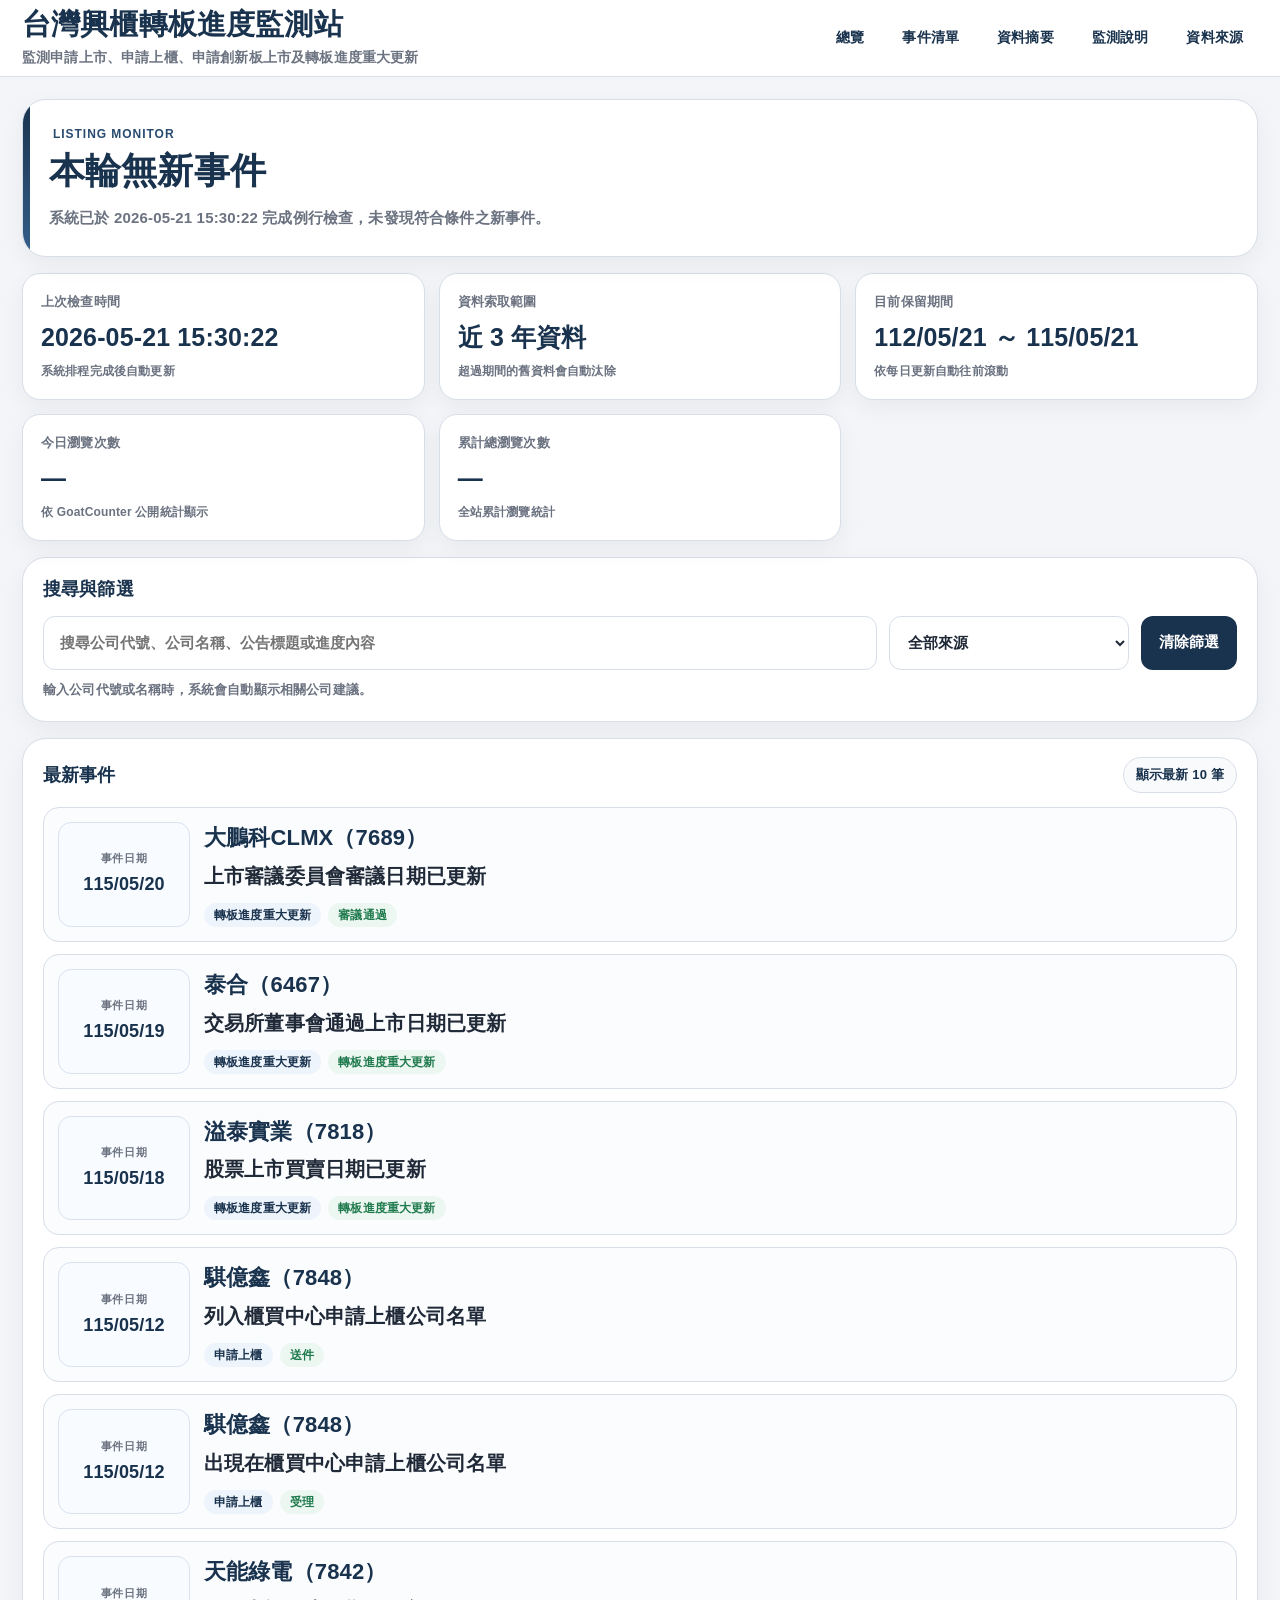
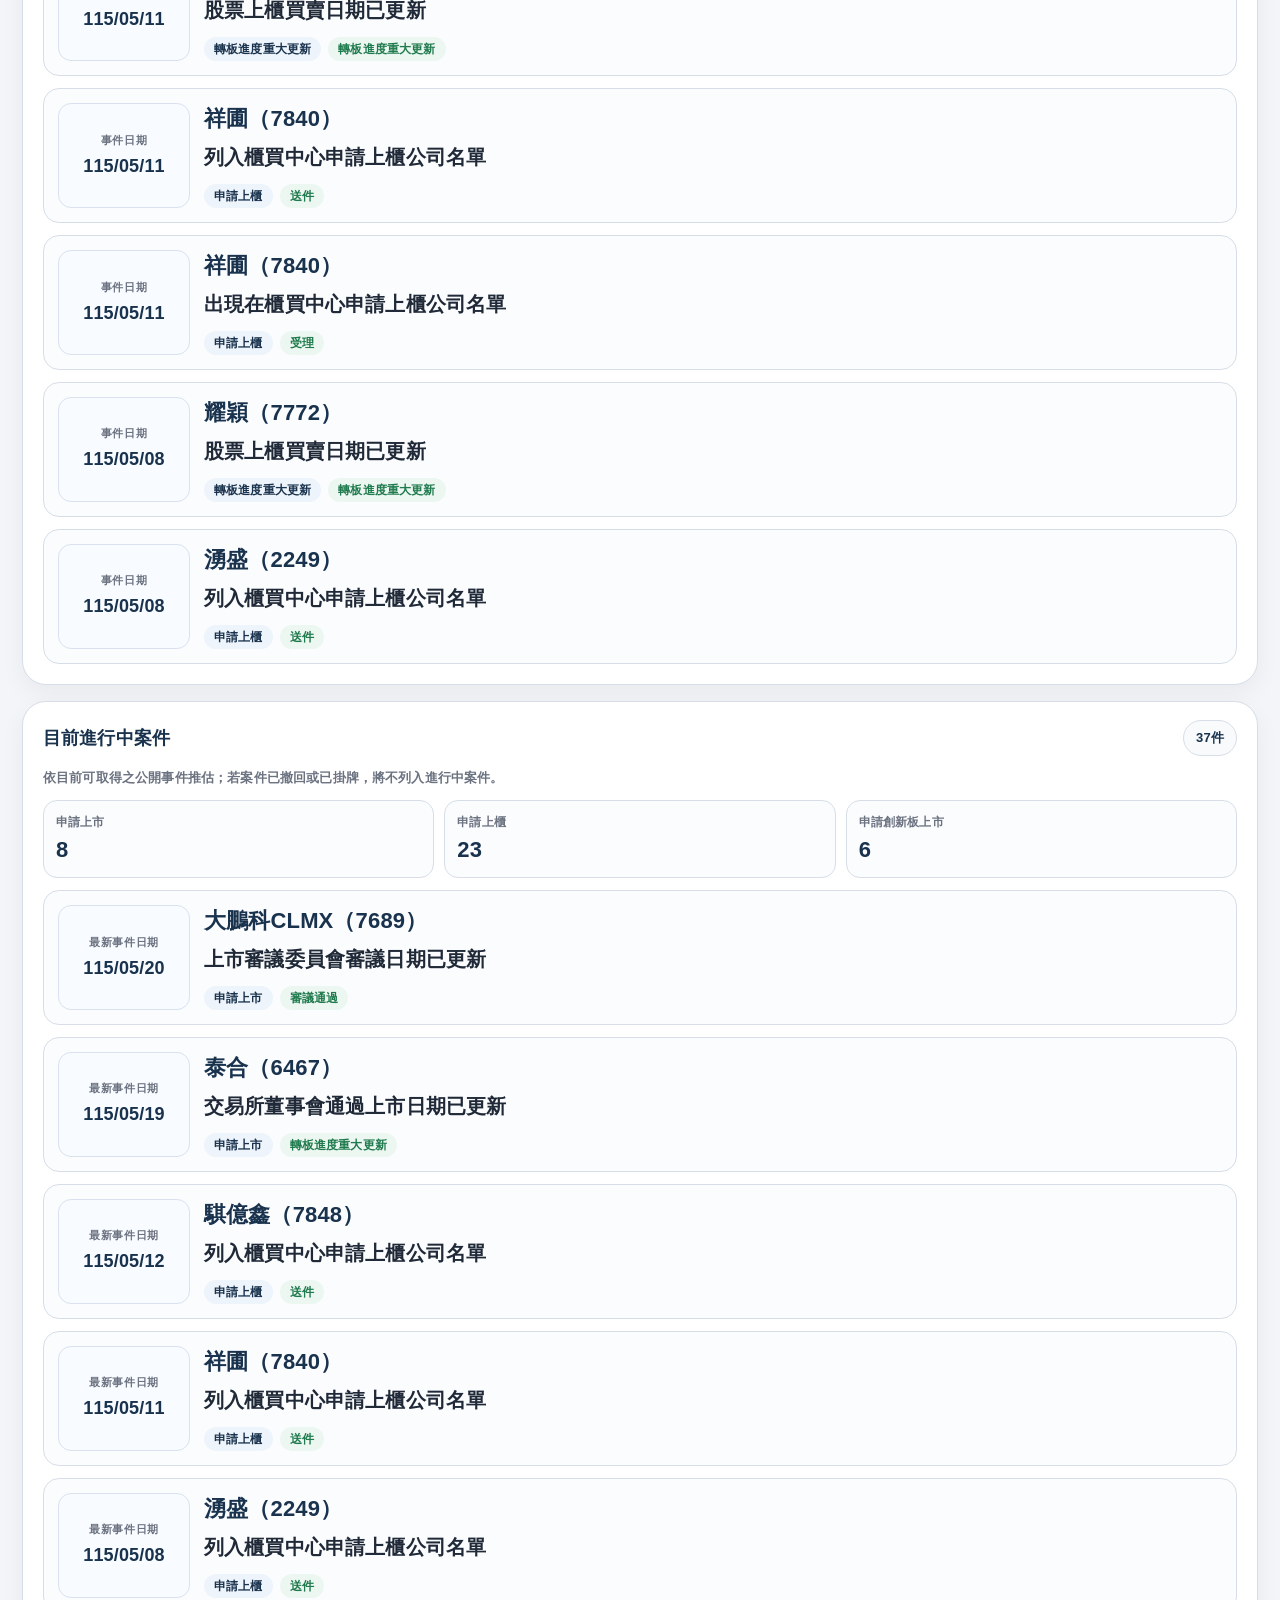
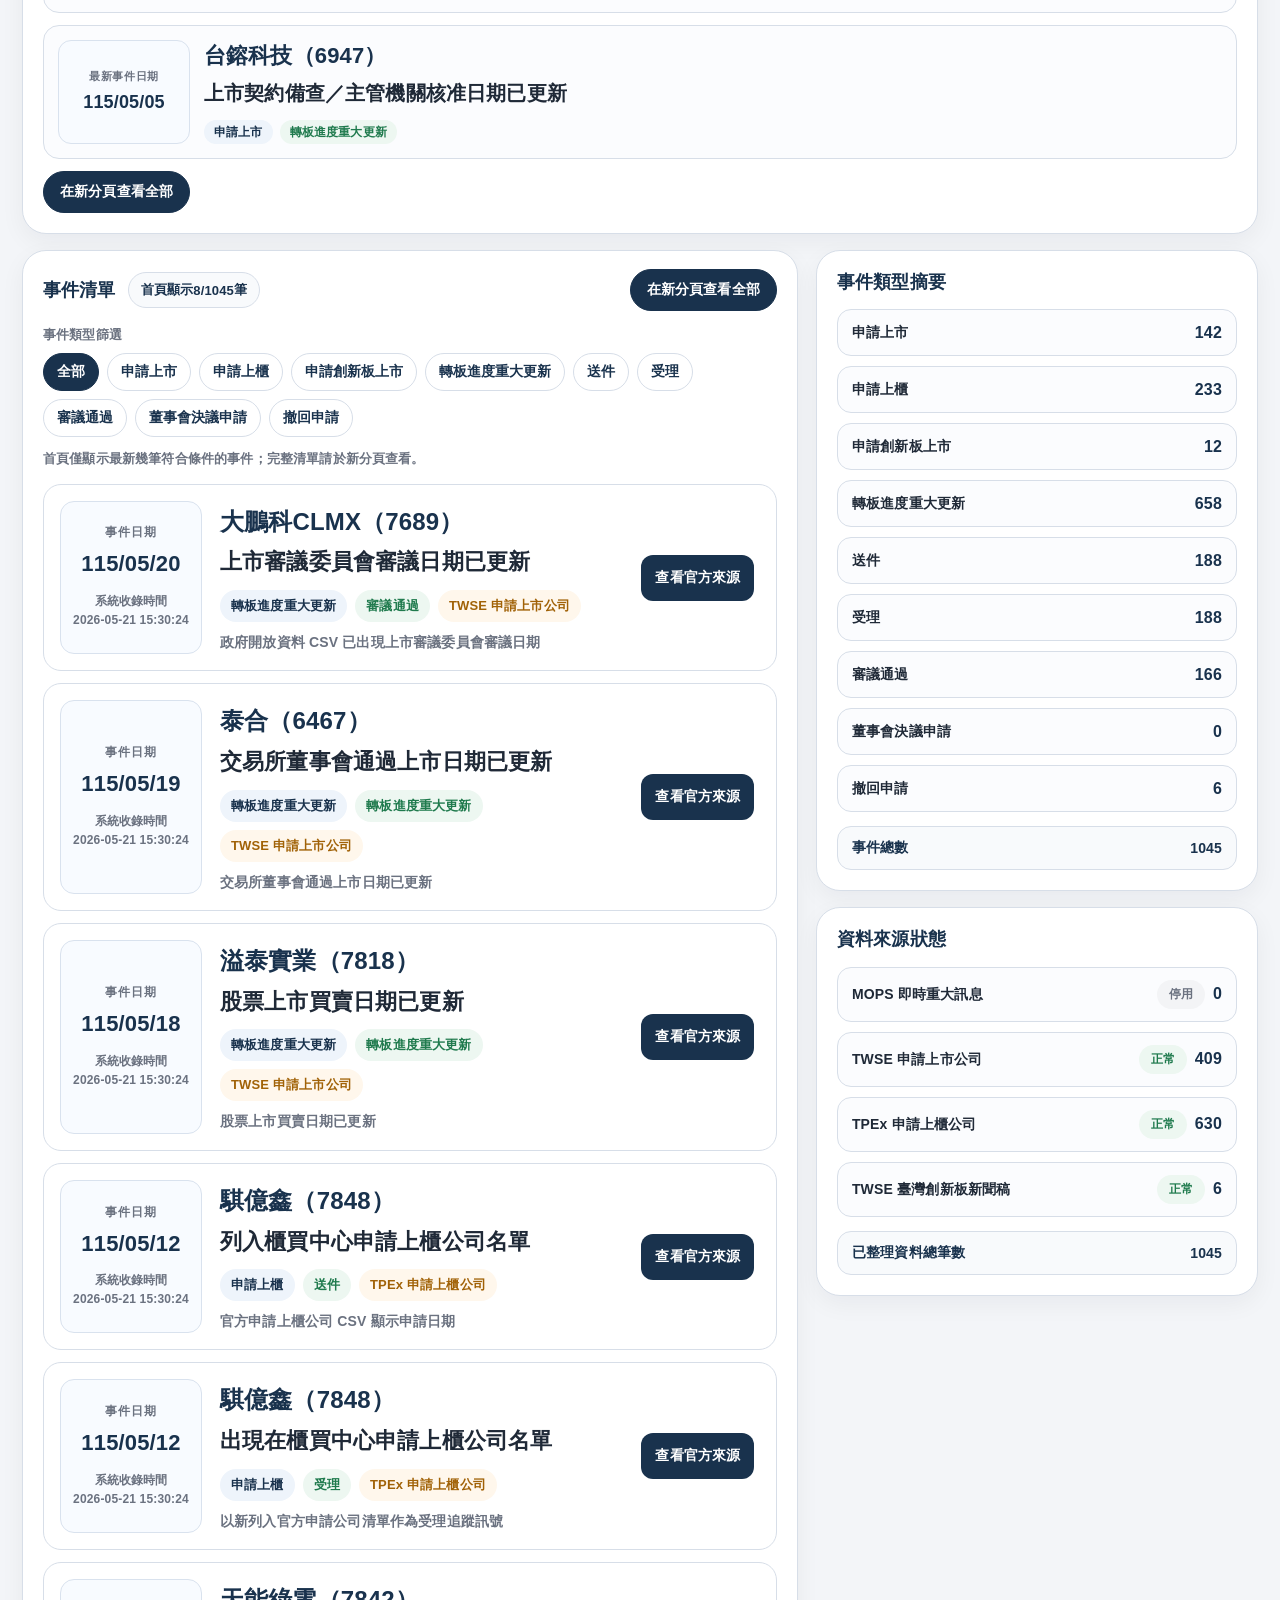
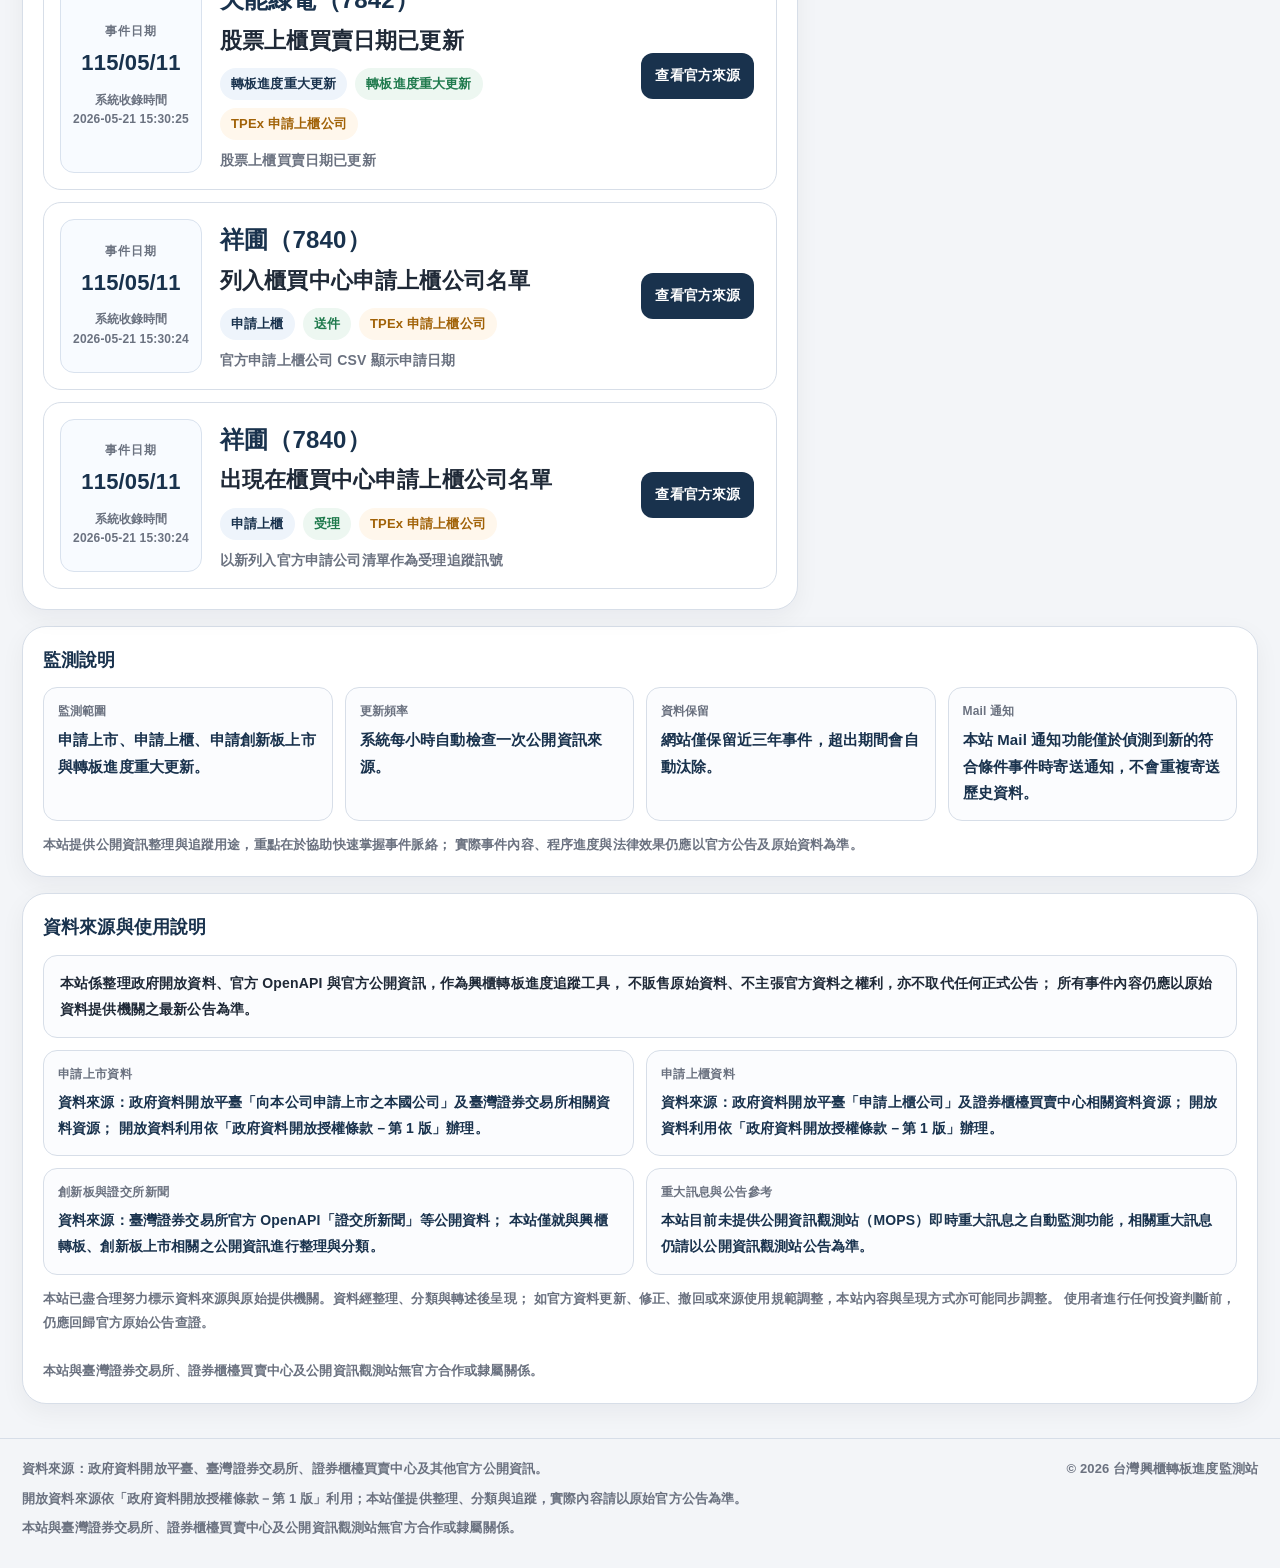
==== docs/index.html @ 2d1dba08 "Update index.html" ====
<!doctype html>
<html lang="zh-Hant">
<head>
  <meta charset="utf-8" />
  <meta name="viewport" content="width=device-width, initial-scale=1" />

  <title>台灣興櫃轉板進度監測站｜上市、上櫃、創新板申請進度追蹤</title>
  <meta name="description" content="台灣興櫃轉板進度監測站，追蹤興櫃公司申請上市、申請上櫃、申請創新板上市及轉板進度重大更新，整理公開資訊與最新案件狀態。" />
  <meta name="robots" content="index, follow" />
  <link rel="canonical" href="https://qm0121.github.io/tw-esb-listing-alert/" />

  <meta property="og:title" content="台灣興櫃轉板進度監測站｜上市、上櫃、創新板申請進度追蹤" />
  <meta property="og:description" content="追蹤台灣興櫃公司申請上市、申請上櫃、申請創新板上市及轉板進度重大更新，整理公開資訊與最新案件狀態。" />
  <meta property="og:type" content="website" />
  <meta property="og:url" content="https://qm0121.github.io/tw-esb-listing-alert/" />

  <meta name="twitter:card" content="summary" />
  <meta name="twitter:title" content="台灣興櫃轉板進度監測站｜上市、上櫃、創新板申請進度追蹤" />
  <meta name="twitter:description" content="追蹤台灣興櫃公司申請上市、上櫃、創新板上市及轉板進度重大更新。" />
  <style>
    :root {
      --bg: #f3f5f8;
      --surface: #ffffff;
      --surface-soft: #f8fafc;
      --text: #1f2937;
      --muted: #6b7280;
      --line: #d7dee8;
      --navy: #19324d;
      --navy-2: #284b6f;
      --navy-3: #355f8b;
      --blue-soft: #eef4fb;
      --green-soft: #edf7f1;
      --amber-soft: #fff7ec;
      --red-soft: #fff3f2;
      --green: #1f7a4d;
      --amber: #a16207;
      --red: #b42318;
      --shadow: 0 8px 24px rgba(15, 23, 42, .05);
      --radius-xl: 24px;
      --radius-lg: 18px;
      --radius-md: 14px;
      --radius-sm: 10px;
    }

    * { box-sizing: border-box; }
    html { scroll-behavior: smooth; }

    body {
      margin: 0;
      background: var(--bg);
      color: var(--text);
      font-family:
        "Noto Sans TC",
        "PingFang TC",
        "Microsoft JhengHei",
        "Heiti TC",
        Arial,
        sans-serif;
      letter-spacing: .01em;
    }

    a { color: inherit; }

    .site-header {
      position: sticky;
      top: 0;
      z-index: 50;
      background: rgba(255,255,255,.96);
      backdrop-filter: blur(8px);
      border-bottom: 1px solid var(--line);
    }

    .shell {
      max-width: 1380px;
      margin: 0 auto;
      padding-left: 22px;
      padding-right: 22px;
    }

    .header-inner {
      min-height: 76px;
      display: flex;
      align-items: center;
      justify-content: space-between;
      gap: 18px;
    }

    .brand-title {
      margin: 0;
      color: var(--navy);
      font-size: clamp(24px, 2.25vw, 34px);
      font-weight: 900;
      line-height: 1.12;
    }

    .brand-subtitle {
      margin: 6px 0 0;
      color: var(--muted);
      font-size: 14px;
      font-weight: 600;
      line-height: 1.6;
    }

    .nav {
      display: flex;
      align-items: center;
      gap: 8px;
      flex-wrap: wrap;
    }

    .nav a {
      text-decoration: none;
      color: var(--navy);
      font-size: 14px;
      font-weight: 800;
      padding: 10px 14px;
      border-radius: 999px;
      border: 1px solid transparent;
    }

    .nav a:hover {
      background: var(--surface-soft);
      border-color: var(--line);
    }

    .page {
      padding-top: 22px;
      padding-bottom: 34px;
    }

    .hero {
      margin-bottom: 16px;
    }

    .hero-main,
    .hero-side,
    .kpi-card,
    .panel {
      background: var(--surface);
      border: 1px solid var(--line);
      box-shadow: var(--shadow);
    }

    .hero-main {
      border-radius: var(--radius-xl);
      padding: 24px 26px;
      position: relative;
      overflow: hidden;
    }

    .hero-main::before {
      content: "";
      position: absolute;
      left: 0;
      top: 0;
      bottom: 0;
      width: 7px;
      background: linear-gradient(180deg, var(--navy), var(--navy-3));
    }

    .hero-eyebrow {
      display: inline-block;
      color: var(--navy-2);
      font-size: 12px;
      font-weight: 900;
      letter-spacing: .08em;
      margin-bottom: 10px;
      margin-left: 4px;
    }

    .hero-title {
      margin: 0;
      color: var(--navy);
      font-size: clamp(30px, 2.8vw, 42px);
      line-height: 1.14;
      font-weight: 900;
    }

    .hero-desc {
      margin: 12px 0 0;
      color: var(--muted);
      font-size: 15px;
      line-height: 1.85;
      font-weight: 600;
      max-width: 860px;
    }

    .kpi-grid {
      display: grid;
      grid-template-columns: repeat(3, minmax(0, 1fr));
      gap: 14px;
      margin-bottom: 16px;
    }

    .kpi-card {
      border-radius: var(--radius-lg);
      padding: 18px;
    }

    .kpi-label {
      color: var(--muted);
      font-size: 13px;
      line-height: 1.5;
      font-weight: 800;
      margin-bottom: 10px;
    }

    .kpi-value {
      color: var(--navy);
      font-size: clamp(20px, 1.95vw, 28px);
      line-height: 1.3;
      font-weight: 900;
      word-break: break-word;
    }

    .kpi-note {
      margin-top: 8px;
      color: var(--muted);
      font-size: 12px;
      line-height: 1.6;
      font-weight: 600;
    }

    .panel {
      border-radius: var(--radius-xl);
      padding: 18px 20px 20px;
    }

    .filter-panel {
      margin-bottom: 16px;
    }

    .panel-title {
      margin: 0 0 14px;
      color: var(--navy);
      font-size: 18px;
      line-height: 1.45;
      font-weight: 900;
    }

    .filter-grid {
      display: grid;
      grid-template-columns: minmax(320px, 1fr) 240px auto;
      gap: 12px;
      align-items: start;
    }

    .search-wrap {
      position: relative;
    }

    .search-box,
    .source-select,
    .reset-btn {
      height: 54px;
      border-radius: 12px;
      font-size: 15px;
      font-weight: 700;
    }

    .search-box,
    .source-select {
      width: 100%;
      background: var(--surface);
      border: 1px solid var(--line);
      color: var(--text);
      outline: none;
      transition: .16s ease;
    }

    .search-box {
      padding: 0 16px;
    }

    .source-select {
      padding: 0 14px;
    }

    .search-box:focus,
    .source-select:focus {
      border-color: #95aac3;
      box-shadow: 0 0 0 4px rgba(40, 75, 111, .08);
    }

    .reset-btn {
      border: 0;
      background: var(--navy);
      color: #fff;
      padding: 0 18px;
      font-weight: 900;
      cursor: pointer;
      transition: .15s ease;
    }

    .reset-btn:hover {
      background: var(--navy-2);
    }

    .suggestions {
      position: absolute;
      z-index: 30;
      left: 0;
      right: 0;
      top: calc(100% + 8px);
      display: none;
      background: var(--surface);
      border: 1px solid var(--line);
      border-radius: 14px;
      box-shadow: 0 18px 36px rgba(15, 23, 42, .10);
      overflow: hidden;
    }

    .suggestions.show { display: block; }

    .suggestion-head {
      padding: 10px 14px;
      background: var(--surface-soft);
      color: var(--muted);
      font-size: 12px;
      font-weight: 800;
      border-bottom: 1px solid var(--line);
    }

    .suggestion-item {
      width: 100%;
      border: 0;
      border-bottom: 1px solid var(--line);
      background: white;
      text-align: left;
      padding: 12px 14px;
      display: flex;
      gap: 12px;
      font: inherit;
      cursor: pointer;
    }

    .suggestion-item:last-child { border-bottom: 0; }
    .suggestion-item:hover,
    .suggestion-item.active { background: #f8fbff; }

    .suggestion-code {
      min-width: 62px;
      color: var(--red);
      font-size: 14px;
      font-weight: 900;
    }

    .suggestion-name {
      font-size: 14px;
      font-weight: 700;
      line-height: 1.5;
    }

    .suggestion-empty {
      padding: 12px 14px;
      color: var(--muted);
      font-size: 14px;
      line-height: 1.7;
    }

    .helper-text {
      margin-top: 10px;
      color: var(--muted);
      font-size: 13px;
      line-height: 1.6;
      font-weight: 600;
    }

    .chips {
      display: flex;
      flex-wrap: wrap;
      gap: 8px;
      margin-top: 14px;
    }

    .chip {
      border: 1px solid #d7dee8;
      background: #fff;
      color: var(--navy);
      border-radius: 999px;
      padding: 9px 13px;
      font-size: 14px;
      font-weight: 800;
      cursor: pointer;
      transition: .14s ease;
    }

    .chip:hover {
      background: var(--surface-soft);
    }

    .chip.active {
      background: var(--navy);
      border-color: var(--navy);
      color: white;
    }


    .insight-grid {
      display: grid;
      grid-template-columns: minmax(0, 1.15fr) minmax(360px, .85fr);
      gap: 16px;
      margin-bottom: 16px;
      align-items: start;
    }

    .latest-panel,
    .active-panel,
    .timeline-panel {
      padding: 18px 20px 20px;
    }

    .mini-list {
      display: grid;
      gap: 12px;
    }

    .latest-item,
    .active-item {
      border: 1px solid var(--line);
      border-radius: 16px;
      background: #fbfcfe;
      padding: 14px;
      display: grid;
      grid-template-columns: 132px 1fr;
      gap: 14px;
      align-items: stretch;
      transition: border-color .15s ease, transform .15s ease, box-shadow .15s ease;
    }

    .latest-item:hover,
    .active-item:hover {
      border-color: #c3d1e3;
      transform: translateY(-1px);
      box-shadow: 0 10px 22px rgba(15, 23, 42, .05);
    }

    .mini-date-box {
      border: 1px solid #d9e2ee;
      background: #f8fbff;
      border-radius: 13px;
      min-height: 104px;
      padding: 12px 10px;
      display: flex;
      flex-direction: column;
      justify-content: center;
      text-align: center;
    }

    .mini-date-label {
      color: var(--muted);
      font-size: 11px;
      font-weight: 800;
      letter-spacing: .06em;
      margin-bottom: 6px;
    }

    .mini-date-value {
      color: var(--navy);
      font-size: 18px;
      line-height: 1.38;
      font-weight: 900;
      white-space: nowrap;
      word-break: normal;
    }

    .mini-content {
      min-width: 0;
      display: flex;
      flex-direction: column;
      justify-content: center;
    }

    .mini-company-line {
      color: var(--navy);
      font-size: 22px;
      line-height: 1.45;
      font-weight: 900;
      margin-bottom: 4px;
    }


    .latest-top,
    .active-top {
      display: flex;
      align-items: start;
      justify-content: space-between;
      gap: 12px;
      flex-wrap: wrap;
    }

    .latest-title,
    .active-stage {
      color: var(--text);
      font-size: 20px;
      line-height: 1.65;
      font-weight: 900;
      margin-top: 2px;
      margin-bottom: 10px;
    }

    .inline-badges {
      display: flex;
      flex-wrap: wrap;
      gap: 7px;
    }

    .small-badge {
      display: inline-flex;
      align-items: center;
      border-radius: 999px;
      padding: 6px 10px;
      font-size: 12px;
      line-height: 1;
      font-weight: 800;
    }

    .small-badge.type {
      background: var(--blue-soft);
      color: var(--navy);
    }

    .small-badge.stage {
      background: var(--green-soft);
      color: var(--green);
    }

    .active-summary {
      display: grid;
      grid-template-columns: repeat(3, minmax(0, 1fr));
      gap: 10px;
      margin-bottom: 12px;
    }

    .active-summary-card {
      border: 1px solid var(--line);
      border-radius: 14px;
      background: #fbfcfe;
      padding: 12px;
    }

    .active-summary-label {
      color: var(--muted);
      font-size: 12px;
      line-height: 1.5;
      font-weight: 800;
      margin-bottom: 5px;
    }

    .active-summary-value {
      color: var(--navy);
      font-size: 22px;
      line-height: 1.3;
      font-weight: 900;
    }

    .active-open-all {
      margin-top: 12px;
      display: inline-flex;
      align-items: center;
      justify-content: center;
      min-height: 42px;
      border: 1px solid var(--navy);
      background: var(--navy);
      color: white;
      border-radius: 999px;
      padding: 0 16px;
      font-size: 14px;
      font-weight: 900;
      text-decoration: none;
      transition: .15s ease;
    }

    .active-open-all:hover {
      background: var(--navy-2);
      border-color: var(--navy-2);
    }

    .timeline-panel {
      margin-bottom: 16px;
      display: none;
      border-left: 5px solid var(--navy);
    }

    .timeline-panel.show {
      display: block;
    }

    .timeline-header {
      display: flex;
      justify-content: space-between;
      align-items: start;
      gap: 12px;
      flex-wrap: wrap;
      margin-bottom: 14px;
    }

    .timeline-company {
      color: var(--navy);
      font-size: 20px;
      line-height: 1.45;
      font-weight: 900;
      margin: 0;
    }

    .timeline-note {
      color: var(--muted);
      font-size: 13px;
      line-height: 1.7;
      font-weight: 600;
      margin: 6px 0 0;
    }

    .timeline-current {
      border: 1px solid var(--line);
      background: #fbfcfe;
      border-radius: 14px;
      padding: 10px 12px;
      color: var(--navy);
      font-size: 13px;
      line-height: 1.6;
      font-weight: 800;
    }

    .timeline-list {
      position: relative;
      display: grid;
      gap: 12px;
      padding-left: 18px;
    }

    .timeline-list::before {
      content: "";
      position: absolute;
      left: 6px;
      top: 8px;
      bottom: 8px;
      width: 2px;
      background: #d8e2ef;
    }

    .timeline-item {
      position: relative;
      border: 1px solid var(--line);
      border-radius: 14px;
      background: #fbfcfe;
      padding: 12px 14px 12px 16px;
    }

    .timeline-item::before {
      content: "";
      position: absolute;
      left: -18px;
      top: 18px;
      width: 12px;
      height: 12px;
      border-radius: 50%;
      background: var(--navy);
      box-shadow: 0 0 0 4px #edf3f9;
    }

    .timeline-item-top {
      display: flex;
      justify-content: space-between;
      align-items: center;
      gap: 12px;
      flex-wrap: wrap;
      margin-bottom: 7px;
    }

    .timeline-stage {
      color: var(--navy);
      font-size: 14px;
      line-height: 1.5;
      font-weight: 900;
    }

    .timeline-date {
      color: var(--muted);
      font-size: 12px;
      line-height: 1.5;
      font-weight: 700;
    }

    .timeline-title {
      color: var(--text);
      font-size: 14px;
      line-height: 1.75;
      font-weight: 700;
    }

    .timeline-empty {
      border: 1px dashed #ccd6e4;
      border-radius: 14px;
      background: #fafbfd;
      padding: 18px;
      color: var(--muted);
      font-size: 14px;
      line-height: 1.8;
      font-weight: 600;
    }

    .content-grid {
      display: grid;
      grid-template-columns: minmax(0, 1.72fr) minmax(340px, .98fr);
      gap: 18px;
      align-items: start;
    }

    .section-head {
      display: flex;
      justify-content: space-between;
      align-items: center;
      gap: 12px;
      margin-bottom: 14px;
    }

    .result-count {
      display: inline-flex;
      align-items: center;
      border: 1px solid var(--line);
      border-radius: 999px;
      background: var(--surface-soft);
      color: var(--navy);
      font-size: 13px;
      font-weight: 800;
      padding: 8px 12px;
      white-space: nowrap;
    }


    .events-toolbar {
      display: flex;
      align-items: center;
      justify-content: space-between;
      gap: 12px;
      flex-wrap: wrap;
      margin-bottom: 14px;
    }

    .events-toolbar-left {
      display: flex;
      align-items: center;
      gap: 12px;
      flex-wrap: wrap;
    }

    .events-open-all {
      display: none;
      align-items: center;
      justify-content: center;
      min-height: 42px;
      border-radius: 999px;
      padding: 0 16px;
      border: 1px solid var(--navy);
      background: var(--navy);
      color: white;
      text-decoration: none;
      font-size: 14px;
      font-weight: 900;
      transition: .15s ease;
      white-space: nowrap;
    }

    .events-open-all.show {
      display: inline-flex;
    }

    .events-open-all:hover {
      background: var(--navy-2);
      border-color: var(--navy-2);
    }

    .events-filter-label {
      margin-top: 10px;
      margin-bottom: 8px;
      color: var(--muted);
      font-size: 13px;
      line-height: 1.5;
      font-weight: 800;
    }

    .event-list-chips {
      margin-top: 0;
      margin-bottom: 12px;
    }

    .events-hint {
      color: var(--muted);
      font-size: 13px;
      font-weight: 650;
      line-height: 1.6;
    }

    .events-list {
      display: grid;
      gap: 12px;
    }

    .event-card {
      display: grid;
      grid-template-columns: 142px 1fr auto;
      gap: 18px;
      border: 1px solid var(--line);
      border-radius: 18px;
      background: #fff;
      padding: 16px;
      transition: border-color .15s ease, transform .15s ease, box-shadow .15s ease;
    }

    .event-card:hover {
      border-color: #c3d1e3;
      transform: translateY(-1px);
      box-shadow: 0 10px 22px rgba(15, 23, 42, .05);
    }

    .date-box {
      border: 1px solid #d9e2ee;
      background: #f8fbff;
      border-radius: 14px;
      padding: 14px 12px;
      min-height: 146px;
      text-align: center;
      display: flex;
      flex-direction: column;
      justify-content: center;
    }

    .date-label {
      color: var(--muted);
      font-size: 12px;
      font-weight: 800;
      letter-spacing: .07em;
      margin-bottom: 8px;
    }

    .date-value {
      color: var(--navy);
      font-size: 22px;
      line-height: 1.4;
      font-weight: 900;
      white-space: nowrap;
      word-break: normal;
    }

    .first-seen {
      margin-top: 12px;
      color: var(--muted);
      font-size: 12px;
      line-height: 1.6;
      font-weight: 600;
    }

    .event-main {
      min-width: 0;
      display: flex;
      flex-direction: column;
      justify-content: center;
    }

    .badges {
      display: flex;
      flex-wrap: wrap;
      gap: 8px;
      margin-top: 9px;
    }

    .badge {
      display: inline-flex;
      align-items: center;
      border-radius: 999px;
      padding: 7px 11px;
      font-size: 13px;
      font-weight: 800;
    }

    .badge.type {
      background: var(--blue-soft);
      color: var(--navy);
    }

    .badge.stage {
      background: var(--green-soft);
      color: var(--green);
    }

    .badge.source {
      background: var(--amber-soft);
      color: var(--amber);
    }

    .event-company-line {
      margin: 4px 0 0;
      color: var(--navy);
      font-size: 24px;
      line-height: 1.45;
      font-weight: 900;
    }

    .event-title {
      margin: 4px 0 0;
      color: var(--text);
      font-size: 22px;
      line-height: 1.7;
      font-weight: 900;
    }

    .event-detail {
      margin: 8px 0 0;
      color: var(--muted);
      font-size: 14px;
      line-height: 1.75;
      font-weight: 600;
    }

    .event-action {
      display: flex;
      align-items: center;
      justify-content: center;
      min-width: 124px;
    }

    .official-link {
      display: inline-flex;
      align-items: center;
      justify-content: center;
      min-height: 46px;
      padding: 0 14px;
      border-radius: 12px;
      background: var(--navy);
      color: white;
      text-decoration: none;
      font-size: 14px;
      font-weight: 900;
      white-space: nowrap;
    }

    .official-link:hover {
      background: var(--navy-2);
    }

    .sidebar {
      display: grid;
      gap: 16px;
    }

    .summary-list,
    .source-list {
      display: grid;
      gap: 10px;
    }

    .summary-row,
    .source-row {
      border: 1px solid var(--line);
      border-radius: 14px;
      padding: 12px 14px;
      background: #fbfcfe;
    }

    .summary-row {
      display: grid;
      grid-template-columns: 1fr auto;
      gap: 10px;
      align-items: center;
    }

    .summary-name,
    .source-name {
      color: var(--text);
      font-size: 14px;
      font-weight: 700;
      line-height: 1.5;
    }

    .summary-count,
    .source-count {
      color: var(--navy);
      font-size: 16px;
      font-weight: 900;
    }

    .source-row {
      display: flex;
      align-items: center;
      justify-content: space-between;
      gap: 12px;
    }

    .source-meta {
      display: flex;
      align-items: center;
      gap: 8px;
      flex: 0 0 auto;
    }

    .source-status {
      min-width: 48px;
      padding: 6px 8px;
      border-radius: 999px;
      text-align: center;
      font-size: 12px;
      font-weight: 800;
    }

    .source-status.ok {
      background: var(--green-soft);
      color: var(--green);
    }

    .source-status.fail {
      background: var(--red-soft);
      color: var(--red);
    }

    .source-status.disabled {
      background: #f3f4f6;
      color: #6b7280;
    }

    .summary-total {
      margin-top: 14px;
      border: 1px solid var(--line);
      border-radius: 14px;
      background: var(--surface-soft);
      padding: 12px 14px;
      display: flex;
      align-items: center;
      justify-content: space-between;
      color: var(--navy);
      font-size: 14px;
      font-weight: 800;
    }

    .empty-state {
      border: 1px dashed #ccd6e4;
      border-radius: 14px;
      background: #fafbfd;
      padding: 28px 18px;
      text-align: center;
      color: var(--muted);
      font-size: 15px;
      line-height: 1.8;
      font-weight: 600;
    }


    .monitor-note-panel {
      margin-top: 16px;
      padding: 20px;
    }

    .monitor-note-grid {
      display: grid;
      grid-template-columns: repeat(4, minmax(0, 1fr));
      gap: 12px;
    }

    .monitor-note-item {
      border: 1px solid var(--line);
      border-radius: 14px;
      background: #fbfcfe;
      padding: 14px;
    }

    .monitor-note-label {
      color: var(--muted);
      font-size: 12px;
      line-height: 1.5;
      font-weight: 800;
      margin-bottom: 7px;
    }

    .monitor-note-value {
      color: var(--navy);
      font-size: 15px;
      line-height: 1.75;
      font-weight: 800;
    }

    .monitor-note-foot {
      margin-top: 12px;
      color: var(--muted);
      font-size: 13px;
      line-height: 1.8;
      font-weight: 600;
    }

    .footer {
      padding-bottom: 28px;
    }

    .footer-inner {
      border-top: 1px solid var(--line);
      padding-top: 18px;
      display: flex;
      justify-content: space-between;
      gap: 14px;
      flex-wrap: wrap;
      color: var(--muted);
      font-size: 13px;
      line-height: 1.8;
      font-weight: 600;
    }

    @media (max-width: 1180px) {
      .kpi-grid {
        grid-template-columns: repeat(2, minmax(0, 1fr));
      }

  
    .insight-grid {
      display: grid;
      grid-template-columns: minmax(0, 1.15fr) minmax(360px, .85fr);
      gap: 16px;
      margin-bottom: 16px;
      align-items: start;
    }

    .latest-panel,
    .active-panel,
    .timeline-panel {
      padding: 18px 20px 20px;
    }

    .mini-list {
      display: grid;
      gap: 12px;
    }

    .latest-item,
    .active-item {
      border: 1px solid var(--line);
      border-radius: 16px;
      background: #fbfcfe;
      padding: 14px;
      display: grid;
      grid-template-columns: 132px 1fr;
      gap: 14px;
      align-items: stretch;
      transition: border-color .15s ease, transform .15s ease, box-shadow .15s ease;
    }

    .latest-item:hover,
    .active-item:hover {
      border-color: #c3d1e3;
      transform: translateY(-1px);
      box-shadow: 0 10px 22px rgba(15, 23, 42, .05);
    }

    .mini-date-box {
      border: 1px solid #d9e2ee;
      background: #f8fbff;
      border-radius: 13px;
      min-height: 104px;
      padding: 12px 10px;
      display: flex;
      flex-direction: column;
      justify-content: center;
      text-align: center;
    }

    .mini-date-label {
      color: var(--muted);
      font-size: 11px;
      font-weight: 800;
      letter-spacing: .06em;
      margin-bottom: 6px;
    }

    .mini-date-value {
      color: var(--navy);
      font-size: 18px;
      line-height: 1.38;
      font-weight: 900;
      white-space: nowrap;
      word-break: normal;
    }

    .mini-content {
      min-width: 0;
      display: flex;
      flex-direction: column;
      justify-content: center;
    }

    .mini-company-line {
      color: var(--navy);
      font-size: 22px;
      line-height: 1.45;
      font-weight: 900;
      margin-bottom: 4px;
    }


    .latest-top,
    .active-top {
      display: flex;
      align-items: start;
      justify-content: space-between;
      gap: 12px;
      flex-wrap: wrap;
    }

    .latest-title,
    .active-stage {
      color: var(--text);
      font-size: 20px;
      line-height: 1.65;
      font-weight: 900;
      margin-top: 2px;
      margin-bottom: 10px;
    }

    .inline-badges {
      display: flex;
      flex-wrap: wrap;
      gap: 7px;
    }

    .small-badge {
      display: inline-flex;
      align-items: center;
      border-radius: 999px;
      padding: 6px 10px;
      font-size: 12px;
      line-height: 1;
      font-weight: 800;
    }

    .small-badge.type {
      background: var(--blue-soft);
      color: var(--navy);
    }

    .small-badge.stage {
      background: var(--green-soft);
      color: var(--green);
    }

    .active-summary {
      display: grid;
      grid-template-columns: repeat(3, minmax(0, 1fr));
      gap: 10px;
      margin-bottom: 12px;
    }

    .active-summary-card {
      border: 1px solid var(--line);
      border-radius: 14px;
      background: #fbfcfe;
      padding: 12px;
    }

    .active-summary-label {
      color: var(--muted);
      font-size: 12px;
      line-height: 1.5;
      font-weight: 800;
      margin-bottom: 5px;
    }

    .active-summary-value {
      color: var(--navy);
      font-size: 22px;
      line-height: 1.3;
      font-weight: 900;
    }

    .active-open-all {
      margin-top: 12px;
      display: inline-flex;
      align-items: center;
      justify-content: center;
      min-height: 42px;
      border: 1px solid var(--navy);
      background: var(--navy);
      color: white;
      border-radius: 999px;
      padding: 0 16px;
      font-size: 14px;
      font-weight: 900;
      text-decoration: none;
      transition: .15s ease;
    }

    .active-open-all:hover {
      background: var(--navy-2);
      border-color: var(--navy-2);
    }

    .timeline-panel {
      margin-bottom: 16px;
      display: none;
      border-left: 5px solid var(--navy);
    }

    .timeline-panel.show {
      display: block;
    }

    .timeline-header {
      display: flex;
      justify-content: space-between;
      align-items: start;
      gap: 12px;
      flex-wrap: wrap;
      margin-bottom: 14px;
    }

    .timeline-company {
      color: var(--navy);
      font-size: 20px;
      line-height: 1.45;
      font-weight: 900;
      margin: 0;
    }

    .timeline-note {
      color: var(--muted);
      font-size: 13px;
      line-height: 1.7;
      font-weight: 600;
      margin: 6px 0 0;
    }

    .timeline-current {
      border: 1px solid var(--line);
      background: #fbfcfe;
      border-radius: 14px;
      padding: 10px 12px;
      color: var(--navy);
      font-size: 13px;
      line-height: 1.6;
      font-weight: 800;
    }

    .timeline-list {
      position: relative;
      display: grid;
      gap: 12px;
      padding-left: 18px;
    }

    .timeline-list::before {
      content: "";
      position: absolute;
      left: 6px;
      top: 8px;
      bottom: 8px;
      width: 2px;
      background: #d8e2ef;
    }

    .timeline-item {
      position: relative;
      border: 1px solid var(--line);
      border-radius: 14px;
      background: #fbfcfe;
      padding: 12px 14px 12px 16px;
    }

    .timeline-item::before {
      content: "";
      position: absolute;
      left: -18px;
      top: 18px;
      width: 12px;
      height: 12px;
      border-radius: 50%;
      background: var(--navy);
      box-shadow: 0 0 0 4px #edf3f9;
    }

    .timeline-item-top {
      display: flex;
      justify-content: space-between;
      align-items: center;
      gap: 12px;
      flex-wrap: wrap;
      margin-bottom: 7px;
    }

    .timeline-stage {
      color: var(--navy);
      font-size: 14px;
      line-height: 1.5;
      font-weight: 900;
    }

    .timeline-date {
      color: var(--muted);
      font-size: 12px;
      line-height: 1.5;
      font-weight: 700;
    }

    .timeline-title {
      color: var(--text);
      font-size: 14px;
      line-height: 1.75;
      font-weight: 700;
    }

    .timeline-empty {
      border: 1px dashed #ccd6e4;
      border-radius: 14px;
      background: #fafbfd;
      padding: 18px;
      color: var(--muted);
      font-size: 14px;
      line-height: 1.8;
      font-weight: 600;
    }

    .content-grid {
        grid-template-columns: 1fr;
      }

      .sidebar {
        grid-template-columns: repeat(2, minmax(0, 1fr));
      }
    }

    @media (max-width: 920px) {
      .header-inner {
        flex-direction: column;
        align-items: flex-start;
        padding-top: 14px;
        padding-bottom: 14px;
      }

      .filter-grid {
        grid-template-columns: 1fr;
      }

      .event-card {
        grid-template-columns: 1fr;
      }

      .event-action {
        justify-content: flex-start;
      }
    }

    @media (max-width: 720px) {
      .shell {
        padding-left: 14px;
        padding-right: 14px;
      }

      .kpi-grid,
      .sidebar,
      .active-summary,
      .monitor-note-grid {
        grid-template-columns: 1fr;
      }

      .latest-item,
      .active-item {
        grid-template-columns: 1fr;
      }

      .brand-title {
        font-size: 26px;
      }

      .hero-title {
        font-size: 28px;
      }

      .company-name {
        font-size: 20px;
      }
    }
  
    /* v16.13：移除「最新事件 / 進行中案件」雙欄包裝，避免手機出現左窄右空 */
    .home-stack-panel {
      width: 100%;
      max-width: 100%;
      margin-bottom: 16px;
    }

    .latest-panel,
    .active-panel {
      width: 100%;
      max-width: 100%;
    }

    @media (max-width: 820px) {
      html,
      body {
        max-width: 100%;
        overflow-x: hidden;
      }

      .shell {
        padding-left: 12px;
        padding-right: 12px;
      }

      .page {
        padding-top: 14px;
        padding-bottom: 24px;
      }

      .header-inner {
        min-height: auto;
        flex-direction: column;
        align-items: flex-start;
        padding-top: 14px;
        padding-bottom: 14px;
      }

      .brand-title {
        font-size: 24px;
        line-height: 1.25;
      }

      .brand-subtitle {
        font-size: 13px;
        line-height: 1.65;
      }

      .nav {
        width: 100%;
        flex-wrap: nowrap;
        overflow-x: auto;
        gap: 8px;
        padding-bottom: 2px;
        -webkit-overflow-scrolling: touch;
        scrollbar-width: none;
      }

      .nav::-webkit-scrollbar,
      .chips::-webkit-scrollbar {
        display: none;
      }

      .nav a,
      .chip {
        flex: 0 0 auto;
      }

      .nav a {
        padding: 9px 12px;
        font-size: 13px;
      }

      .hero-main {
        padding: 18px 16px 18px 20px;
        border-radius: 18px;
      }

      .hero-main::before {
        width: 5px;
      }

      .hero-title {
        font-size: 28px;
        line-height: 1.25;
      }

      .hero-desc {
        font-size: 13px;
        line-height: 1.7;
      }

      .kpi-grid {
        display: flex;
        overflow-x: auto;
        gap: 10px;
        padding-bottom: 4px;
        -webkit-overflow-scrolling: touch;
        scrollbar-width: none;
      }

      .kpi-grid::-webkit-scrollbar {
        display: none;
      }

      .kpi-card {
        flex: 0 0 235px;
        min-width: 235px;
      }

      .filter-grid,
      .content-grid,
      .sidebar,
      .monitor-note-grid,
      .active-summary {
        grid-template-columns: 1fr;
      }

      .search-box,
      .source-select,
      .reset-btn {
        width: 100%;
      }

      .panel,
      .home-stack-panel,
      .timeline-panel,
      .monitor-note-panel {
        padding: 14px;
        border-radius: 16px;
      }

      .section-head,
      .events-toolbar {
        flex-direction: column;
        align-items: flex-start;
        gap: 8px;
      }

      .events-toolbar-left {
        width: 100%;
        align-items: flex-start;
      }

      .result-count {
        font-size: 12px;
      }

      .latest-item,
      .active-item,
      .event-card {
        display: block;
        width: 100%;
        max-width: 100%;
        padding: 12px;
        border-radius: 14px;
      }

      .mini-date-box,
      .date-box {
        width: fit-content;
        max-width: 100%;
        min-height: auto;
        padding: 7px 10px;
        display: inline-flex;
        align-items: center;
        justify-content: flex-start;
        gap: 8px;
        text-align: left;
        border-radius: 999px;
        margin-bottom: 10px;
      }

      .mini-date-label,
      .date-label {
        margin-bottom: 0;
        font-size: 11px;
      }

      .mini-date-value,
      .date-value {
        font-size: 15px;
        white-space: nowrap;
      }

      .mini-company-line,
      .event-company-line {
        font-size: 20px;
        line-height: 1.45;
      }

      .latest-title,
      .active-stage,
      .event-title {
        font-size: 18px;
        line-height: 1.6;
      }

      .inline-badges,
      .badges {
        gap: 6px;
        flex-wrap: wrap;
      }

      .small-badge,
      .badge {
        font-size: 12px;
        padding: 6px 9px;
      }

      .events-open-all,
      .active-open-all,
      .official-link {
        width: 100%;
        min-height: 44px;
      }

      .first-seen {
        display: none;
      }

      .event-action {
        margin-top: 10px;
        justify-content: stretch;
      }
    }

    .source-disclosure-panel {
      margin-top: 16px;
      padding: 20px;
    }

    .source-disclosure-intro {
      border: 1px solid var(--line);
      border-radius: 14px;
      background: #fbfcfe;
      padding: 14px 16px;
      color: var(--text);
      font-size: 14px;
      line-height: 1.9;
      font-weight: 650;
      margin-bottom: 12px;
    }

    .source-disclosure-grid {
      display: grid;
      grid-template-columns: repeat(2, minmax(0, 1fr));
      gap: 12px;
    }

    .source-disclosure-item {
      border: 1px solid var(--line);
      border-radius: 14px;
      background: #fbfcfe;
      padding: 14px;
    }

    .source-disclosure-label {
      color: var(--muted);
      font-size: 12px;
      line-height: 1.5;
      font-weight: 900;
      margin-bottom: 7px;
      letter-spacing: .03em;
    }

    .source-disclosure-value {
      color: var(--navy);
      font-size: 14px;
      line-height: 1.85;
      font-weight: 750;
    }

    .source-disclosure-foot {
      margin-top: 12px;
      color: var(--muted);
      font-size: 13px;
      line-height: 1.85;
      font-weight: 650;
    }

    .footer-notice-stack {
      display: grid;
      gap: 6px;
      max-width: 980px;
    }

    @media (max-width: 820px) {
      .source-disclosure-panel {
        padding: 14px;
        border-radius: 16px;
      }

      .source-disclosure-grid {
        grid-template-columns: 1fr;
      }

      .source-disclosure-intro,
      .source-disclosure-item {
        padding: 12px;
      }
    }

  </style>
</head>
<body>
  <header class="site-header">
    <div class="shell header-inner">
      <div>
        <h1 class="brand-title">台灣興櫃轉板進度監測站</h1>
        <p class="brand-subtitle">監測申請上市、申請上櫃、申請創新板上市及轉板進度重大更新</p>
      </div>
      <nav class="nav" aria-label="主要導覽">
        <a href="#overview">總覽</a>
        <a href="#events-section">事件清單</a>
        <a href="#summary-section">資料摘要</a>
        <a href="#monitor-note">監測說明</a>
        <a href="#data-disclosure">資料來源</a>
      </nav>
    </div>
  </header>

  <main class="shell page" id="overview">
    <section class="hero" aria-live="polite">
      <div class="hero-main">
        <div class="hero-eyebrow">LISTING MONITOR</div>
        <h2 class="hero-title" id="runStatusTitle">載入本輪檢查結果中…</h2>
        <p class="hero-desc" id="runStatusDesc">系統正在讀取最新監測狀態。</p>
      </div>
    </section>

    <section class="kpi-grid">
      <article class="kpi-card">
        <div class="kpi-label">上次檢查時間</div>
        <div class="kpi-value" id="lastChecked">—</div>
        <div class="kpi-note">系統排程完成後自動更新</div>
      </article>

      <article class="kpi-card">
        <div class="kpi-label">資料索取範圍</div>
        <div class="kpi-value" id="dataWindowLabel">近 3 年資料</div>
        <div class="kpi-note">超過期間的舊資料會自動汰除</div>
      </article>

      <article class="kpi-card">
        <div class="kpi-label">目前保留期間</div>
        <div class="kpi-value"><span id="dataWindowStart">—</span> ～ <span id="dataWindowEnd">—</span></div>
        <div class="kpi-note">依每日更新自動往前滾動</div>
      </article>

      <article class="kpi-card">
        <div class="kpi-label">今日瀏覽次數</div>
        <div class="kpi-value" id="todayPageviews">—</div>
        <div class="kpi-note">依 GoatCounter 公開統計顯示</div>
      </article>

      <article class="kpi-card">
        <div class="kpi-label">累計總瀏覽次數</div>
        <div class="kpi-value" id="totalPageviews">—</div>
        <div class="kpi-note">全站累計瀏覽統計</div>
      </article>

    </section>

    <section class="panel filter-panel">
      <h2 class="panel-title">搜尋與篩選</h2>
      <div class="filter-grid">
        <div class="search-wrap" id="searchWrap">
          <input
            id="search"
            class="search-box"
            type="search"
            autocomplete="off"
            placeholder="搜尋公司代號、公司名稱、公告標題或進度內容"
            aria-autocomplete="list"
            aria-controls="companySuggestions"
            aria-expanded="false"
          />
          <div id="companySuggestions" class="suggestions" role="listbox"></div>
        </div>

        <select id="sourceSelect" class="source-select" aria-label="資料來源篩選">
          <option value="">全部來源</option>
        </select>

        <button id="reset" class="reset-btn" type="button">清除篩選</button>
      </div>

      <div class="helper-text">輸入公司代號或名稱時，系統會自動顯示相關公司建議。</div>
    </section>

    <section id="timelinePanel" class="panel timeline-panel">
      <div class="timeline-header">
        <div>
          <h2 class="panel-title" style="margin:0;">公司進度時間軸</h2>
          <h3 id="timelineCompany" class="timeline-company"></h3>
          <p class="timeline-note">選擇公司後，這裡會整理該公司的轉板事件脈絡。</p>
        </div>
        <div id="timelineCurrent" class="timeline-current"></div>
      </div>
      <div id="timelineList" class="timeline-list"></div>
    </section>

    <section class="panel latest-panel home-stack-panel">
      <div class="section-head">
        <h2 class="panel-title" style="margin:0;">最新事件</h2>
        <div class="result-count">顯示最新 10 筆</div>
      </div>
      <div id="latestEvents" class="mini-list"></div>
    </section>

    <section class="panel active-panel home-stack-panel">
      <div class="section-head">
        <h2 class="panel-title" style="margin:0;">目前進行中案件</h2>
        <div class="result-count"><span id="activeCaseTotal">—</span> 件</div>
      </div>
      <div class="helper-text" style="margin-top:-2px; margin-bottom:12px;">
        依目前可取得之公開事件推估；若案件已撤回或已掛牌，將不列入進行中案件。
      </div>
      <div id="activeSummary" class="active-summary"></div>
      <div id="activeCases" class="mini-list"></div>
      <a class="active-open-all" href="./active-cases.html" target="_blank" rel="noopener noreferrer">在新分頁查看全部</a>
    </section>

    <section class="content-grid" id="events-section">
      <section class="panel">
        <div class="events-toolbar">
          <div class="events-toolbar-left">
            <h2 class="panel-title" style="margin:0;">事件清單</h2>
            <div class="result-count">首頁顯示 <span id="visibleCount">—</span> / <span id="totalFilteredCount">—</span> 筆</div>
          </div>
          <a id="openAllEvents" class="events-open-all" href="./events.html" target="_blank" rel="noopener noreferrer">在新分頁查看全部</a>
        </div>
        <div class="events-filter-label">事件類型篩選</div>
        <div class="chips event-list-chips" id="chips"></div>
        <div class="events-hint">首頁僅顯示最新幾筆符合條件的事件；完整清單請於新分頁查看。</div>
        <div id="events" class="events-list" style="margin-top:14px;"></div>
      </section>

      <aside class="sidebar" id="summary-section">
        <section class="panel">
          <h2 class="panel-title">事件類型摘要</h2>
          <div id="typeSummary" class="summary-list"></div>
          <div class="summary-total">
            <span>事件總數</span>
            <strong id="summaryTotal">—</strong>
          </div>
        </section>

        <section class="panel">
          <h2 class="panel-title">資料來源狀態</h2>
          <div id="sourceSummary" class="source-list"></div>
          <div class="summary-total">
            <span>已整理資料總筆數</span>
            <strong id="sourceTotal">—</strong>
          </div>
        </section>
      </aside>
    </section>
    <section id="monitor-note" class="panel monitor-note-panel">
      <h2 class="panel-title">監測說明</h2>
      <div class="monitor-note-grid">
        <div class="monitor-note-item">
          <div class="monitor-note-label">監測範圍</div>
          <div class="monitor-note-value">申請上市、申請上櫃、申請創新板上市與轉板進度重大更新。</div>
        </div>
        <div class="monitor-note-item">
          <div class="monitor-note-label">更新頻率</div>
          <div class="monitor-note-value">系統每小時自動檢查一次公開資訊來源。</div>
        </div>
        <div class="monitor-note-item">
          <div class="monitor-note-label">資料保留</div>
          <div class="monitor-note-value">網站僅保留近三年事件，超出期間會自動汰除。</div>
        </div>
        <div class="monitor-note-item">
          <div class="monitor-note-label">Mail 通知</div>
          <div class="monitor-note-value">本站 Mail 通知功能僅於偵測到新的符合條件事件時寄送通知，不會重複寄送歷史資料。</div>
        </div>
      </div>
      <div class="monitor-note-foot">
        本站提供公開資訊整理與追蹤用途，重點在於協助快速掌握事件脈絡；
        實際事件內容、程序進度與法律效果仍應以官方公告及原始資料為準。
      </div>
    </section>

    <section id="data-disclosure" class="panel source-disclosure-panel">
      <h2 class="panel-title">資料來源與使用說明</h2>

      <div class="source-disclosure-intro">
        本站係整理政府開放資料、官方 OpenAPI 與官方公開資訊，作為興櫃轉板進度追蹤工具，
        不販售原始資料、不主張官方資料之權利，亦不取代任何正式公告；
        所有事件內容仍應以原始資料提供機關之最新公告為準。
      </div>

      <div class="source-disclosure-grid">
        <div class="source-disclosure-item">
          <div class="source-disclosure-label">申請上市資料</div>
          <div class="source-disclosure-value">
            資料來源：政府資料開放平臺「向本公司申請上市之本國公司」及臺灣證券交易所相關資料資源；
            開放資料利用依「政府資料開放授權條款－第 1 版」辦理。
          </div>
        </div>

        <div class="source-disclosure-item">
          <div class="source-disclosure-label">申請上櫃資料</div>
          <div class="source-disclosure-value">
            資料來源：政府資料開放平臺「申請上櫃公司」及證券櫃檯買賣中心相關資料資源；
            開放資料利用依「政府資料開放授權條款－第 1 版」辦理。
          </div>
        </div>

        <div class="source-disclosure-item">
          <div class="source-disclosure-label">創新板與證交所新聞</div>
          <div class="source-disclosure-value">
            資料來源：臺灣證券交易所官方 OpenAPI「證交所新聞」等公開資料；
            本站僅就與興櫃轉板、創新板上市相關之公開資訊進行整理與分類。
          </div>
        </div>

        <div class="source-disclosure-item">
          <div class="source-disclosure-label">重大訊息與公告參考</div>
          <div class="source-disclosure-value">
            本站目前未提供公開資訊觀測站（MOPS）即時重大訊息之自動監測功能，相關重大訊息仍請以公開資訊觀測站公告為準。
          </div>
        </div>
      </div>

      <div class="source-disclosure-foot">
        本站已盡合理努力標示資料來源與原始提供機關。資料經整理、分類與轉述後呈現；
        如官方資料更新、修正、撤回或來源使用規範調整，本站內容與呈現方式亦可能同步調整。
        使用者進行任何投資判斷前，仍應回歸官方原始公告查證。<br><br>
        本站與臺灣證券交易所、證券櫃檯買賣中心及公開資訊觀測站無官方合作或隸屬關係。
      </div>
    </section>
  </main>

  <footer class="footer">
    <div class="shell footer-inner">
      <div class="footer-notice-stack">
        <div>資料來源：政府資料開放平臺、臺灣證券交易所、證券櫃檯買賣中心及其他官方公開資訊。</div>
        <div>開放資料來源依「政府資料開放授權條款－第 1 版」利用；本站僅提供整理、分類與追蹤，實際內容請以原始官方公告為準。</div>
        <div>本站與臺灣證券交易所、證券櫃檯買賣中心及公開資訊觀測站無官方合作或隸屬關係。</div>
      </div>
      <div>© 2026 台灣興櫃轉板進度監測站</div>
    </div>
  </footer>

  <script>
    const CATEGORY_OPTIONS = [
      "全部",
      "申請上市",
      "申請上櫃",
      "申請創新板上市",
      "轉板進度重大更新",
      "送件",
      "受理",
      "審議通過",
      "董事會決議申請",
      "撤回申請"
    ];

    const TYPE_SUMMARY_ORDER = [
      "申請上市",
      "申請上櫃",
      "申請創新板上市",
      "轉板進度重大更新"
    ];

    const STAGE_SUMMARY_ORDER = [
      "送件",
      "受理",
      "審議通過",
      "董事會決議申請",
      "撤回申請"
    ];

    const HOME_EVENT_LIMIT = 8;

    const searchEl = document.getElementById("search");
    const searchWrapEl = document.getElementById("searchWrap");
    const suggestionsEl = document.getElementById("companySuggestions");
    const sourceEl = document.getElementById("sourceSelect");
    const resetEl = document.getElementById("reset");
    const chipsEl = document.getElementById("chips");
    const eventsEl = document.getElementById("events");

    let events = [];
    let status = {};
    let companies = [];
    let activeCategory = "全部";
    let activeSuggestionIndex = -1;
    let selectedCompany = null;

    function esc(value) {
      return String(value ?? "")
        .replaceAll("&", "&amp;")
        .replaceAll("<", "&lt;")
        .replaceAll(">", "&gt;")
        .replaceAll('"', "&quot;")
        .replaceAll("'", "&#039;");
    }

    function normalize(value) {
      return String(value ?? "").trim().toLowerCase();
    }

    function compactDateTime(value) {
      const text = String(value || "—");
      return text.replace("T", " ").replace("+08:00", "");
    }

    function formatROCDate(value) {
      const raw = String(value ?? "").trim();
      if (!raw) return "—";

      let m = raw.match(/^(\d{4})(\d{2})(\d{2})$/);
      if (m) {
        const year = Number(m[1]) - 1911;
        return `${year}/${m[2]}/${m[3]}`;
      }

      m = raw.match(/^(\d{3})(\d{2})(\d{2})$/);
      if (m) {
        return `${m[1]}/${m[2]}/${m[3]}`;
      }

      m = raw.match(/^(\d{4})[-/.](\d{1,2})[-/.](\d{1,2})$/);
      if (m) {
        const year = Number(m[1]) - 1911;
        return `${year}/${String(m[2]).padStart(2, "0")}/${String(m[3]).padStart(2, "0")}`;
      }

      m = raw.match(/^(\d{2,3})[-/.](\d{1,2})[-/.](\d{1,2})$/);
      if (m) {
        return `${m[1]}/${String(m[2]).padStart(2, "0")}/${String(m[3]).padStart(2, "0")}`;
      }

      return raw;
    }


    function eventDateRank(value) {
      const raw = String(value ?? "").trim();
      if (!raw) return 0;

      let m = raw.match(/^(\d{4})(\d{2})(\d{2})$/);
      if (m) return Number(`${m[1]}${m[2]}${m[3]}`);

      m = raw.match(/^(\d{3})(\d{2})(\d{2})$/);
      if (m) return Number(`${Number(m[1]) + 1911}${m[2]}${m[3]}`);

      m = raw.match(/^(\d{4})[-/.](\d{1,2})[-/.](\d{1,2})$/);
      if (m) return Number(`${m[1]}${String(m[2]).padStart(2, "0")}${String(m[3]).padStart(2, "0")}`);

      m = raw.match(/^(\d{2,3})[-/.](\d{1,2})[-/.](\d{1,2})$/);
      if (m) return Number(`${Number(m[1]) + 1911}${String(m[2]).padStart(2, "0")}${String(m[3]).padStart(2, "0")}`);

      return 0;
    }

    function sortEventsByDateDesc(list) {
      return [...list].sort((a, b) => {
        const dateDiff = eventDateRank(b.event_date) - eventDateRank(a.event_date);
        if (dateDiff !== 0) return dateDiff;
        return String(b.first_seen_at || "").localeCompare(String(a.first_seen_at || ""));
      });
    }

    function sortEventsByDateAsc(list) {
      return [...list].sort((a, b) => {
        const dateDiff = eventDateRank(a.event_date) - eventDateRank(b.event_date);
        if (dateDiff !== 0) return dateDiff;
        return String(a.first_seen_at || "").localeCompare(String(b.first_seen_at || ""));
      });
    }

    function companyDisplay(event) {
      const name = event.company_name || "公司名稱待解析";
      const code = event.company_code ? `（${event.company_code}）` : "";
      return `${name}${code}`;
    }

    function escapeRegExp(text) {
      return String(text ?? "").replace(/[.*+?^${}()|[\]\\]/g, "\\$&");
    }

    function stripCompanyPrefix(title, companyName, companyCode) {
      let result = String(title ?? "").trim();
      const name = String(companyName ?? "").trim();
      const code = String(companyCode ?? "").trim();

      if (!name) return result;

      const patterns = [];
      if (name && code) {
        patterns.push(new RegExp(`^${escapeRegExp(name)}\s*[（(]${escapeRegExp(code)}[）)]\s*`));
        patterns.push(new RegExp(`^${escapeRegExp(name)}\s*${escapeRegExp(code)}\s*`));
      }
      patterns.push(new RegExp(`^${escapeRegExp(name)}\s*`));

      for (const pattern of patterns) {
        result = result.replace(pattern, "").trim();
      }

      result = result.replace(/^[：:、，,。\-–—\s]+/, "").trim();

      return result || String(title ?? "").trim();
    }

    function selectedCompanyEvents() {
      if (!selectedCompany) return [];
      const code = String(selectedCompany.code || "").trim();
      const name = String(selectedCompany.name || "").trim();

      return events.filter(event => {
        const eventCode = String(event.company_code || "").trim();
        const eventName = String(event.company_name || "").trim();
        return (code && eventCode === code) || (name && eventName === name);
      });
    }

    function applicationTrackForCompany(companyEvents) {
      if (companyEvents.some(event => event.event_type === "申請創新板上市")) return "申請創新板上市";
      if (companyEvents.some(event => event.event_type === "申請上櫃")) return "申請上櫃";
      if (companyEvents.some(event => event.event_type === "申請上市")) return "申請上市";
      return "轉板進度";
    }

    function isTerminalEvent(event) {
      const title = String(event.title || "");
      const detail = String(event.detail || "");
      const text = `${title} ${detail}`;
      return event.stage === "撤回申請"
        || text.includes("股票上市買賣日期已更新")
        || text.includes("股票上櫃買賣日期已更新")
        || text.includes("開始買賣日期");
    }

    function buildActiveCases() {
      const map = new Map();

      events.forEach(event => {
        const code = String(event.company_code || "").trim();
        const name = String(event.company_name || "").trim();
        if (!code && !name) return;

        const key = code || name;
        if (!map.has(key)) {
          map.set(key, {
            key,
            code,
            name,
            events: []
          });
        }
        map.get(key).events.push(event);
      });

      const cases = [];

      map.forEach(group => {
        const sorted = sortEventsByDateDesc(group.events);
        const latest = sorted[0];
        if (!latest) return;

        const track = applicationTrackForCompany(group.events);
        if (!["申請上市", "申請上櫃", "申請創新板上市"].includes(track)) return;
        if (isTerminalEvent(latest)) return;

        cases.push({
          code: group.code,
          name: group.name,
          track,
          latest
        });
      });

      return cases.sort((a, b) => {
        const dateDiff = eventDateRank(b.latest.event_date) - eventDateRank(a.latest.event_date);
        if (dateDiff !== 0) return dateDiff;
        return String(a.name || a.code).localeCompare(String(b.name || b.code), "zh-Hant", { numeric: true });
      });
    }

    function buildCompanyIndex() {
      const map = new Map();

      events.forEach(event => {
        const code = String(event.company_code || "").trim();
        const name = String(event.company_name || "").trim();
        if (!code && !name) return;

        const key = `${code}|${name}`;
        if (!map.has(key)) map.set(key, { code, name });
      });

      companies = [...map.values()].sort((a, b) => {
        const aCode = a.code || "999999";
        const bCode = b.code || "999999";
        return aCode.localeCompare(bCode, "zh-Hant", { numeric: true });
      });
    }

    function matchedCompanies(keyword) {
      const q = normalize(keyword);
      if (!q) return [];

      return companies
        .filter(company => {
          const code = normalize(company.code);
          const name = normalize(company.name);
          return code.includes(q) || name.includes(q);
        })
        .sort((a, b) => {
          const aCode = normalize(a.code);
          const bCode = normalize(b.code);
          const aName = normalize(a.name);
          const bName = normalize(b.name);

          const aExactCode = aCode === q ? 0 : 1;
          const bExactCode = bCode === q ? 0 : 1;
          if (aExactCode !== bExactCode) return aExactCode - bExactCode;

          const aPrefixCode = aCode.startsWith(q) ? 0 : 1;
          const bPrefixCode = bCode.startsWith(q) ? 0 : 1;
          if (aPrefixCode !== bPrefixCode) return aPrefixCode - bPrefixCode;

          const aPrefixName = aName.startsWith(q) ? 0 : 1;
          const bPrefixName = bName.startsWith(q) ? 0 : 1;
          if (aPrefixName !== bPrefixName) return aPrefixName - bPrefixName;

          return (a.code || a.name).localeCompare(b.code || b.name, "zh-Hant", { numeric: true });
        })
        .slice(0, 8);
    }

    function closeSuggestions() {
      suggestionsEl.classList.remove("show");
      suggestionsEl.innerHTML = "";
      activeSuggestionIndex = -1;
      searchEl.setAttribute("aria-expanded", "false");
    }

    function openSuggestions(items, keyword) {
      if (!keyword.trim()) {
        closeSuggestions();
        return;
      }

      searchEl.setAttribute("aria-expanded", "true");
      suggestionsEl.classList.add("show");
      activeSuggestionIndex = -1;

      if (!items.length) {
        suggestionsEl.innerHTML = `
          <div class="suggestion-head">公司建議</div>
          <div class="suggestion-empty">找不到符合「${esc(keyword)}」的公司建議，但仍可用此文字搜尋公告內容。</div>
        `;
        return;
      }

      suggestionsEl.innerHTML = `
        <div class="suggestion-head">公司建議</div>
        ${items.map((company, index) => `
          <button
            class="suggestion-item"
            type="button"
            data-index="${index}"
            data-code="${esc(company.code)}"
            data-name="${esc(company.name)}"
            role="option"
          >
            <span class="suggestion-code">${esc(company.code || "—")}</span>
            <span class="suggestion-name">${esc(company.name || "公司名稱待解析")}</span>
          </button>
        `).join("")}
      `;

      suggestionsEl.querySelectorAll(".suggestion-item").forEach(item => {
        item.addEventListener("click", () => selectSuggestion(item.dataset.code, item.dataset.name));
      });
    }

    function updateSuggestions() {
      const keyword = searchEl.value.trim();
      const items = matchedCompanies(keyword);
      openSuggestions(items, keyword);
    }

    function selectSuggestion(code, name) {
      selectedCompany = { code: code || "", name: name || "" };
      searchEl.value = code || name || "";
      closeSuggestions();
      renderEvents();
      renderTimeline();
      searchEl.focus();
    }

    function moveSuggestion(direction) {
      const items = [...suggestionsEl.querySelectorAll(".suggestion-item")];
      if (!items.length) return;

      activeSuggestionIndex += direction;
      if (activeSuggestionIndex < 0) activeSuggestionIndex = items.length - 1;
      if (activeSuggestionIndex >= items.length) activeSuggestionIndex = 0;

      items.forEach((item, index) => item.classList.toggle("active", index === activeSuggestionIndex));
    }

    function confirmActiveSuggestion() {
      const items = [...suggestionsEl.querySelectorAll(".suggestion-item")];
      if (!items.length || activeSuggestionIndex < 0) return false;

      const item = items[activeSuggestionIndex];
      selectSuggestion(item.dataset.code, item.dataset.name);
      return true;
    }

    function renderRunStatus() {
      const newCount = Number(status.new_event_count ?? 0);

      document.getElementById("lastChecked").textContent = compactDateTime(status.last_checked_at);
      document.getElementById("dataWindowLabel").textContent = status.data_window_label || "近 3 年資料";
      document.getElementById("dataWindowStart").textContent = formatROCDate(status.data_window_start);
      document.getElementById("dataWindowEnd").textContent = formatROCDate(status.data_window_end);

      if (newCount > 0) {
        document.getElementById("runStatusTitle").textContent = `本輪新增 ${newCount} 筆新事件`;
        document.getElementById("runStatusDesc").textContent = `系統已於 ${compactDateTime(status.last_checked_at)} 完成檢查，並更新最新符合條件的公開事件。`;
      } else {
        document.getElementById("runStatusTitle").textContent = "本輪無新事件";
        document.getElementById("runStatusDesc").textContent = `系統已於 ${compactDateTime(status.last_checked_at)} 完成例行檢查，未發現符合條件之新事件。`;
      }
    }

    function renderChips() {
      chipsEl.innerHTML = CATEGORY_OPTIONS.map(label => `
        <button class="chip ${label === activeCategory ? "active" : ""}" type="button" data-category="${esc(label)}">
          ${esc(label)}
        </button>
      `).join("");

      chipsEl.querySelectorAll(".chip").forEach(chip => {
        chip.addEventListener("click", () => {
          activeCategory = chip.dataset.category;
          renderChips();
          renderEvents();
        });
      });
    }

    function renderSourceOptions() {
      const labels = [...new Set(events.map(event => event.source_label).filter(Boolean))];
      sourceEl.innerHTML = '<option value="">全部來源</option>' + labels.map(label => `
        <option value="${esc(label)}">${esc(label)}</option>
      `).join("");
    }

    function matchesCategory(event) {
      if (activeCategory === "全部") return true;
      return event.event_type === activeCategory || event.stage === activeCategory;
    }

    function filteredEvents() {
      const keyword = normalize(searchEl.value);
      const source = sourceEl.value;

      return events.filter(event => {
        const haystack = [
          event.company_name,
          event.company_code,
          event.title,
          event.detail,
          event.event_type,
          event.stage,
          event.source_label
        ].join(" ").toLowerCase();

        const keywordOk = !keyword || haystack.includes(keyword);
        const sourceOk = !source || event.source_label === source;
        return keywordOk && sourceOk && matchesCategory(event);
      });
    }

    function buildAllEventsUrl() {
      const params = new URLSearchParams();
      const keyword = searchEl.value.trim();
      const source = sourceEl.value;
      if (keyword) params.set("q", keyword);
      if (source) params.set("source", source);
      if (activeCategory && activeCategory !== "全部") params.set("category", activeCategory);
      const query = params.toString();
      return query ? `./events.html?${query}` : "./events.html";
    }

    function renderEvents() {
      const filtered = filteredEvents();
      const visibleEvents = filtered.slice(0, HOME_EVENT_LIMIT);
      const openAllEl = document.getElementById("openAllEvents");

      document.getElementById("visibleCount").textContent = visibleEvents.length;
      document.getElementById("totalFilteredCount").textContent = filtered.length;
      openAllEl.href = buildAllEventsUrl();
      openAllEl.classList.toggle("show", filtered.length > HOME_EVENT_LIMIT);

      if (!filtered.length) {
        const queryText = searchEl.value.trim();
        eventsEl.innerHTML = `
          <div class="empty-state">
            ${queryText ? `目前找不到符合「${esc(queryText)}」的轉板監測事件。` : "目前沒有符合篩選條件的事件。"}
          </div>
        `;
        return;
      }

      eventsEl.innerHTML = visibleEvents.map(event => {
        const company = companyDisplay(event);
        const eventLine = stripCompanyPrefix(event.title || "", event.company_name, event.company_code);
        return `
          <article class="event-card">
            <div class="date-box">
              <div class="date-label">事件日期</div>
              <div class="date-value">${esc(formatROCDate(event.event_date || "—"))}</div>
              <div class="first-seen">系統收錄時間<br>${esc(compactDateTime(event.first_seen_at))}</div>
            </div>

            <div class="event-main">
              <div class="event-company-line">${esc(company)}</div>
              <p class="event-title">${esc(eventLine)}</p>
              <div class="badges">
                <span class="badge type">${esc(event.event_type)}</span>
                <span class="badge stage">${esc(event.stage)}</span>
                <span class="badge source">${esc(event.source_label)}</span>
              </div>
              <p class="event-detail">${esc(event.detail || "重點以官方事件日期為主；系統收錄時間僅供追蹤資料更新。")}</p>
            </div>

            <div class="event-action">
              <a class="official-link" href="${esc(event.url)}" target="_blank" rel="noopener noreferrer">查看官方來源</a>
            </div>
          </article>
        `;
      }).join("");
    }


    function renderLatestEvents() {
      const latest = sortEventsByDateDesc(events).slice(0, 10);
      const container = document.getElementById("latestEvents");

      if (!latest.length) {
        container.innerHTML = '<div class="empty-state">目前尚無事件資料。</div>';
        return;
      }

      container.innerHTML = latest.map(event => {
        const companyLine = companyDisplay(event);
        const eventLine = stripCompanyPrefix(event.title || "", event.company_name, event.company_code);
        return `
        <article class="latest-item">
          <div class="mini-date-box">
            <div class="mini-date-label">事件日期</div>
            <div class="mini-date-value">${esc(formatROCDate(event.event_date || "—"))}</div>
          </div>
          <div class="mini-content">
            <div class="mini-company-line">${esc(companyLine)}</div>
            <div class="latest-title">${esc(eventLine)}</div>
            <div class="inline-badges">
              <span class="small-badge type">${esc(event.event_type || "未分類")}</span>
              <span class="small-badge stage">${esc(event.stage || "未分類")}</span>
            </div>
          </div>
        </article>
      `;
      }).join("");
    }

    function renderActiveCases() {
      const cases = buildActiveCases();
      const counts = {
        "申請上市": 0,
        "申請上櫃": 0,
        "申請創新板上市": 0
      };

      cases.forEach(item => {
        if (counts[item.track] !== undefined) counts[item.track] += 1;
      });

      document.getElementById("activeCaseTotal").textContent = cases.length;
      document.getElementById("activeSummary").innerHTML = Object.entries(counts).map(([label, count]) => `
        <div class="active-summary-card">
          <div class="active-summary-label">${esc(label)}</div>
          <div class="active-summary-value">${esc(count)}</div>
        </div>
      `).join("");

      const container = document.getElementById("activeCases");
      const visibleCases = cases.slice(0, 6);

      if (!visibleCases.length) {
        container.innerHTML = '<div class="empty-state">目前沒有可判定為進行中的案件。</div>';
        return;
      }

      container.innerHTML = visibleCases.map(item => {
        const company = `${item.name || "公司名稱待解析"}${item.code ? `（${item.code}）` : ""}`;
        const eventLine = stripCompanyPrefix(item.latest.title || "", item.name, item.code);
        return `
          <article class="active-item">
            <div class="mini-date-box">
              <div class="mini-date-label">最新事件日期</div>
              <div class="mini-date-value">${esc(formatROCDate(item.latest.event_date || "—"))}</div>
            </div>
            <div class="mini-content">
              <div class="mini-company-line">${esc(company)}</div>
              <div class="active-stage">${esc(eventLine)}</div>
              <div class="inline-badges">
                <span class="small-badge type">${esc(item.track)}</span>
                <span class="small-badge stage">${esc(item.latest.stage || "最新進度")}</span>
              </div>
            </div>
          </article>
        `;
      }).join("");
    }

    function renderTimeline() {
      const panel = document.getElementById("timelinePanel");
      const timelineCompany = document.getElementById("timelineCompany");
      const timelineCurrent = document.getElementById("timelineCurrent");
      const timelineList = document.getElementById("timelineList");
      const companyEvents = sortEventsByDateAsc(selectedCompanyEvents());

      if (!selectedCompany || !companyEvents.length) {
        panel.classList.remove("show");
        timelineCompany.textContent = "";
        timelineCurrent.textContent = "";
        timelineList.innerHTML = "";
        return;
      }

      const latest = sortEventsByDateDesc(companyEvents)[0];
      const companyName = `${selectedCompany.name || latest.company_name || "公司名稱待解析"}${selectedCompany.code ? `（${selectedCompany.code}）` : latest.company_code ? `（${latest.company_code}）` : ""}`;

      timelineCompany.textContent = companyName;
      timelineCurrent.textContent = `最新已知進度：${latest.stage || latest.event_type || "未分類"}｜${formatROCDate(latest.event_date || "—")}`;

      timelineList.innerHTML = companyEvents.map(event => `
        <article class="timeline-item">
          <div class="timeline-item-top">
            <div class="timeline-stage">${esc(event.event_type || "未分類")}｜${esc(event.stage || "未分類")}</div>
            <div class="timeline-date">${esc(formatROCDate(event.event_date || "—"))}</div>
          </div>
          <div class="timeline-title">${esc(event.title || "")}</div>
        </article>
      `).join("");

      panel.classList.add("show");
    }

    function renderTypeSummary() {
      const typeCounts = status.summary?.type_counts || {};
      const stageCounts = status.summary?.stage_counts || {};
      const items = [
        ...TYPE_SUMMARY_ORDER.map(name => ({ name, count: typeCounts[name] || 0 })),
        ...STAGE_SUMMARY_ORDER.map(name => ({ name, count: stageCounts[name] || 0 }))
      ];

      document.getElementById("summaryTotal").textContent = Number(status.total_event_count ?? events.length ?? 0);
      document.getElementById("typeSummary").innerHTML = items.map(item => `
        <div class="summary-row">
          <span class="summary-name">${esc(item.name)}</span>
          <span class="summary-count">${esc(item.count)}</span>
        </div>
      `).join("");
    }

    function renderSourceSummary() {
      const sources = status.sources || {};
      let total = 0;

      const rows = Object.values(sources).map(item => {
        const fetched = Number(item.fetched || 0);
        total += fetched;

        const isDisabled = item.status === "disabled" || item.display_status === "停用";
        const statusClass = isDisabled ? "disabled" : item.ok === false ? "fail" : "ok";
        const statusText = isDisabled ? "停用" : item.ok === false ? "異常" : "正常";

        return `
          <div class="source-row">
            <div class="source-name">${esc(item.label || "未知來源")}</div>
            <div class="source-meta">
              <span class="source-status ${statusClass}">${statusText}</span>
              <span class="source-count">${esc(fetched)}</span>
            </div>
          </div>
        `;
      }).join("");

      document.getElementById("sourceSummary").innerHTML = rows || '<div class="empty-state">尚無來源抓取資訊。</div>';
      document.getElementById("sourceTotal").textContent = total;
    }

    function taiwanDateString() {
      const parts = new Intl.DateTimeFormat("en-US", {
        timeZone: "Asia/Taipei",
        year: "numeric",
        month: "2-digit",
        day: "2-digit"
      }).formatToParts(new Date());

      const values = Object.fromEntries(parts.map(part => [part.type, part.value]));
      return `${values.year}-${values.month}-${values.day}`;
    }

    async function renderVisitCounters() {
      const todayEl = document.getElementById("todayPageviews");
      const totalEl = document.getElementById("totalPageviews");
      const today = taiwanDateString();

      const totalUrl = "https://qm0121.goatcounter.com/counter/TOTAL.json";
      const todayUrl = `https://qm0121.goatcounter.com/counter/TOTAL.json?start=${today}`;

      try {
        const [todayRes, totalRes] = await Promise.all([
          fetch(todayUrl, { cache: "no-store" }),
          fetch(totalUrl, { cache: "no-store" })
        ]);

        if (!todayRes.ok || !totalRes.ok) throw new Error("GoatCounter counter request failed");

        const [todayData, totalData] = await Promise.all([
          todayRes.json(),
          totalRes.json()
        ]);

        todayEl.textContent = todayData.count || "0";
        totalEl.textContent = totalData.count || "0";
      } catch (error) {
        todayEl.textContent = "—";
        totalEl.textContent = "—";
      }
    }

    async function init() {
      try {
        const [eventsRes, statusRes] = await Promise.all([
          fetch("./data/alerts.json", { cache: "no-store" }),
          fetch("./data/status.json", { cache: "no-store" }),
        ]);

        events = eventsRes.ok ? await eventsRes.json() : [];
        status = statusRes.ok ? await statusRes.json() : {};

        buildCompanyIndex();
        renderRunStatus();
        renderChips();
        renderSourceOptions();
        renderLatestEvents();
        renderActiveCases();
        renderEvents();
        renderTypeSummary();
        renderSourceSummary();
        renderVisitCounters();
      } catch (error) {
        document.getElementById("runStatusTitle").textContent = "資料載入失敗";
        document.getElementById("runStatusDesc").textContent = "網站暫時無法讀取最新資料，請稍後重新整理。";
        eventsEl.innerHTML = '<div class="empty-state">資料讀取失敗，請稍後重新整理。</div>';
        renderVisitCounters();
      }
    }

    searchEl.addEventListener("input", () => {
      selectedCompany = null;
      renderEvents();
      renderTimeline();
      updateSuggestions();
    });

    searchEl.addEventListener("focus", updateSuggestions);

    searchEl.addEventListener("keydown", event => {
      if (!suggestionsEl.classList.contains("show")) return;

      if (event.key === "ArrowDown") {
        event.preventDefault();
        moveSuggestion(1);
      } else if (event.key === "ArrowUp") {
        event.preventDefault();
        moveSuggestion(-1);
      } else if (event.key === "Enter") {
        if (confirmActiveSuggestion()) event.preventDefault();
      } else if (event.key === "Escape") {
        closeSuggestions();
      }
    });

    document.addEventListener("click", event => {
      if (!searchWrapEl.contains(event.target)) closeSuggestions();
    });

    sourceEl.addEventListener("change", renderEvents);

    resetEl.addEventListener("click", () => {
      searchEl.value = "";
      sourceEl.value = "";
      activeCategory = "全部";
      selectedCompany = null;
      closeSuggestions();
      renderChips();
      renderEvents();
      renderTimeline();
    });

    init();
  </script>
  <script data-goatcounter="https://qm0121.goatcounter.com/count"
          async src="https://gc.zgo.at/count.js"></script>
</body>
</html>
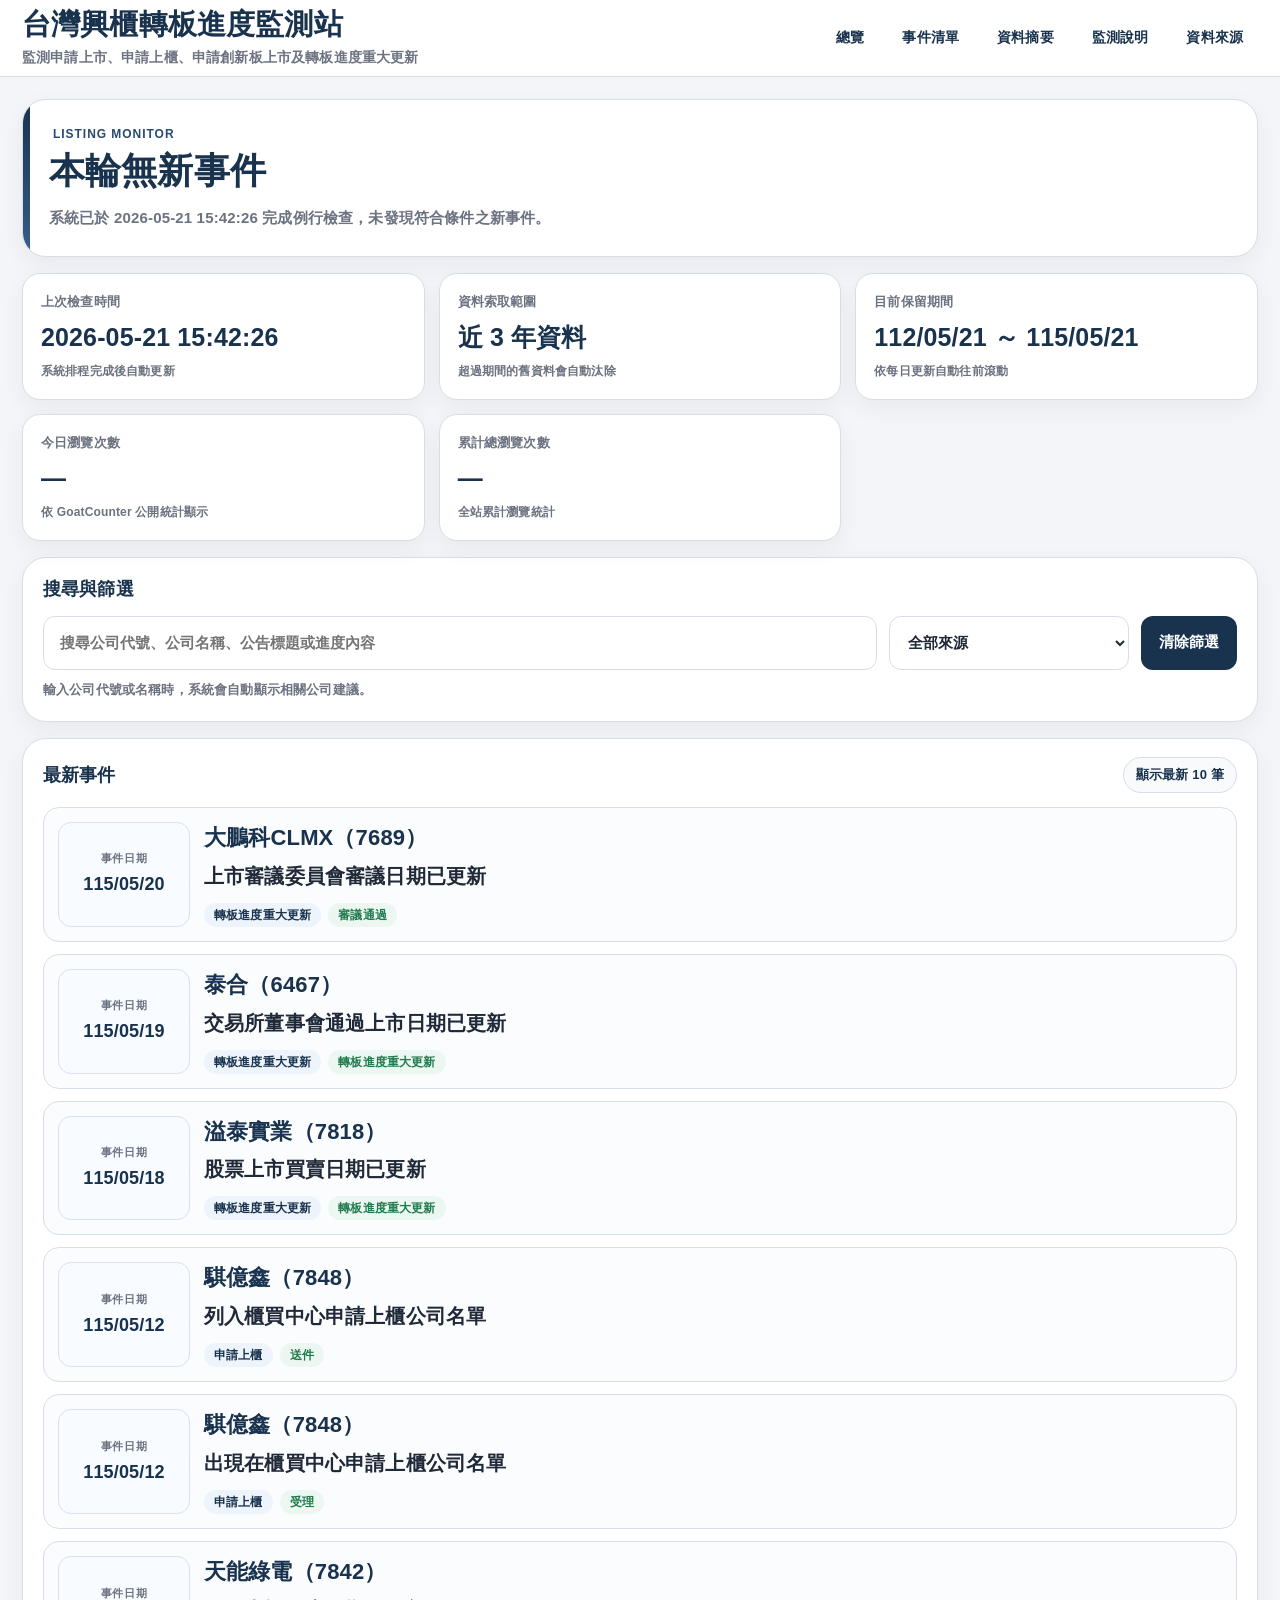
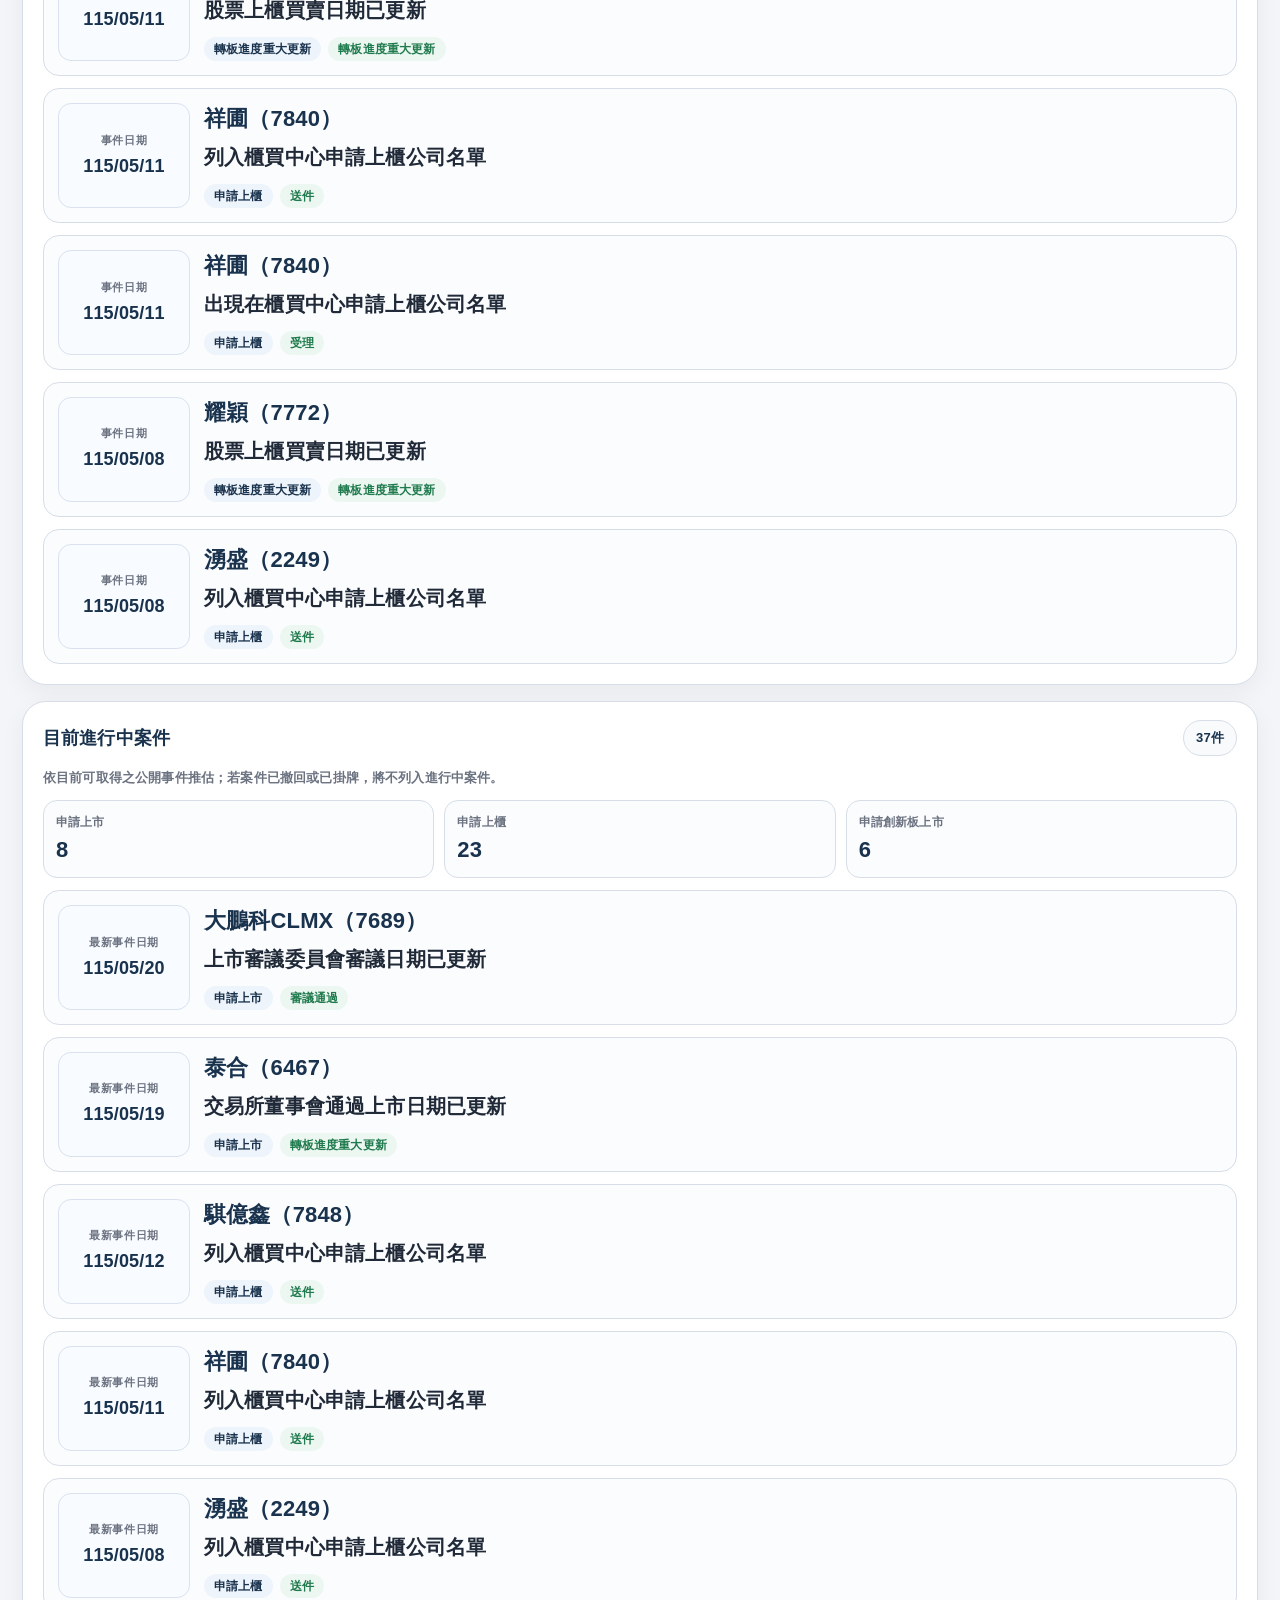
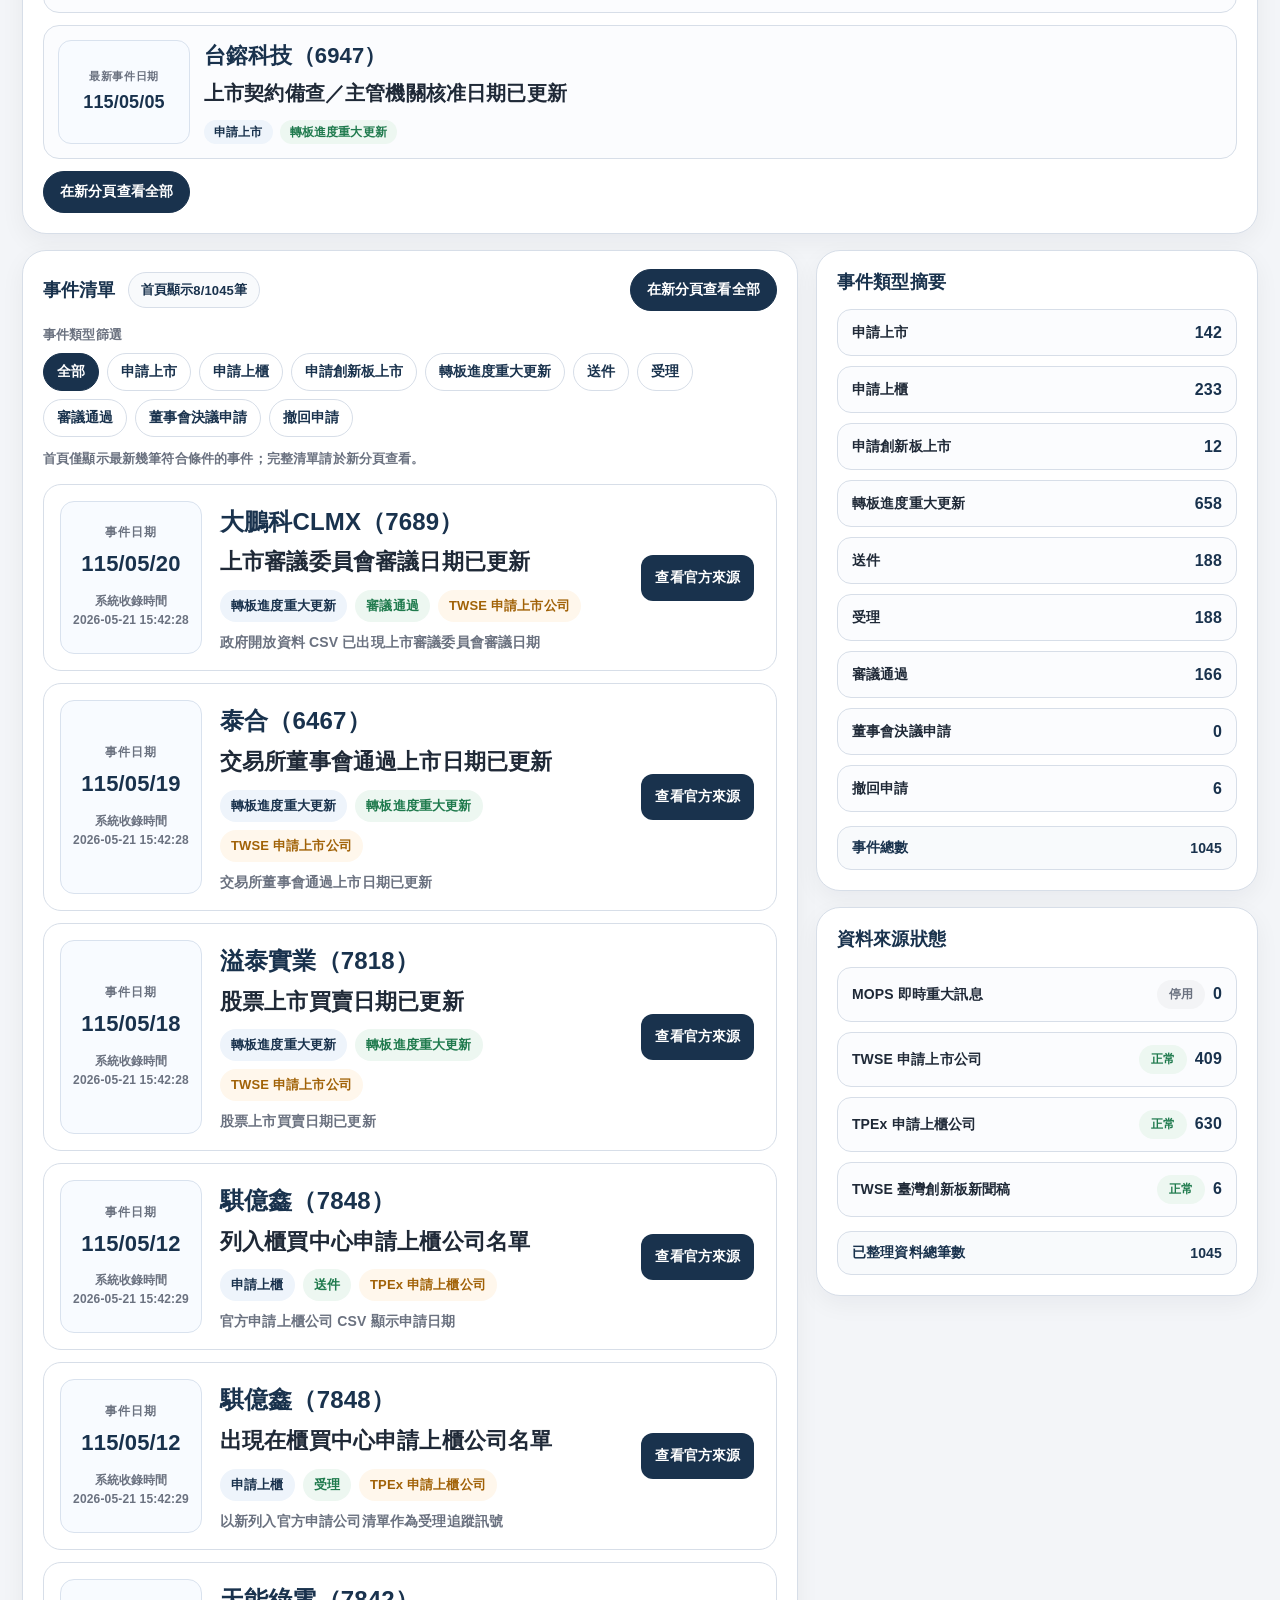
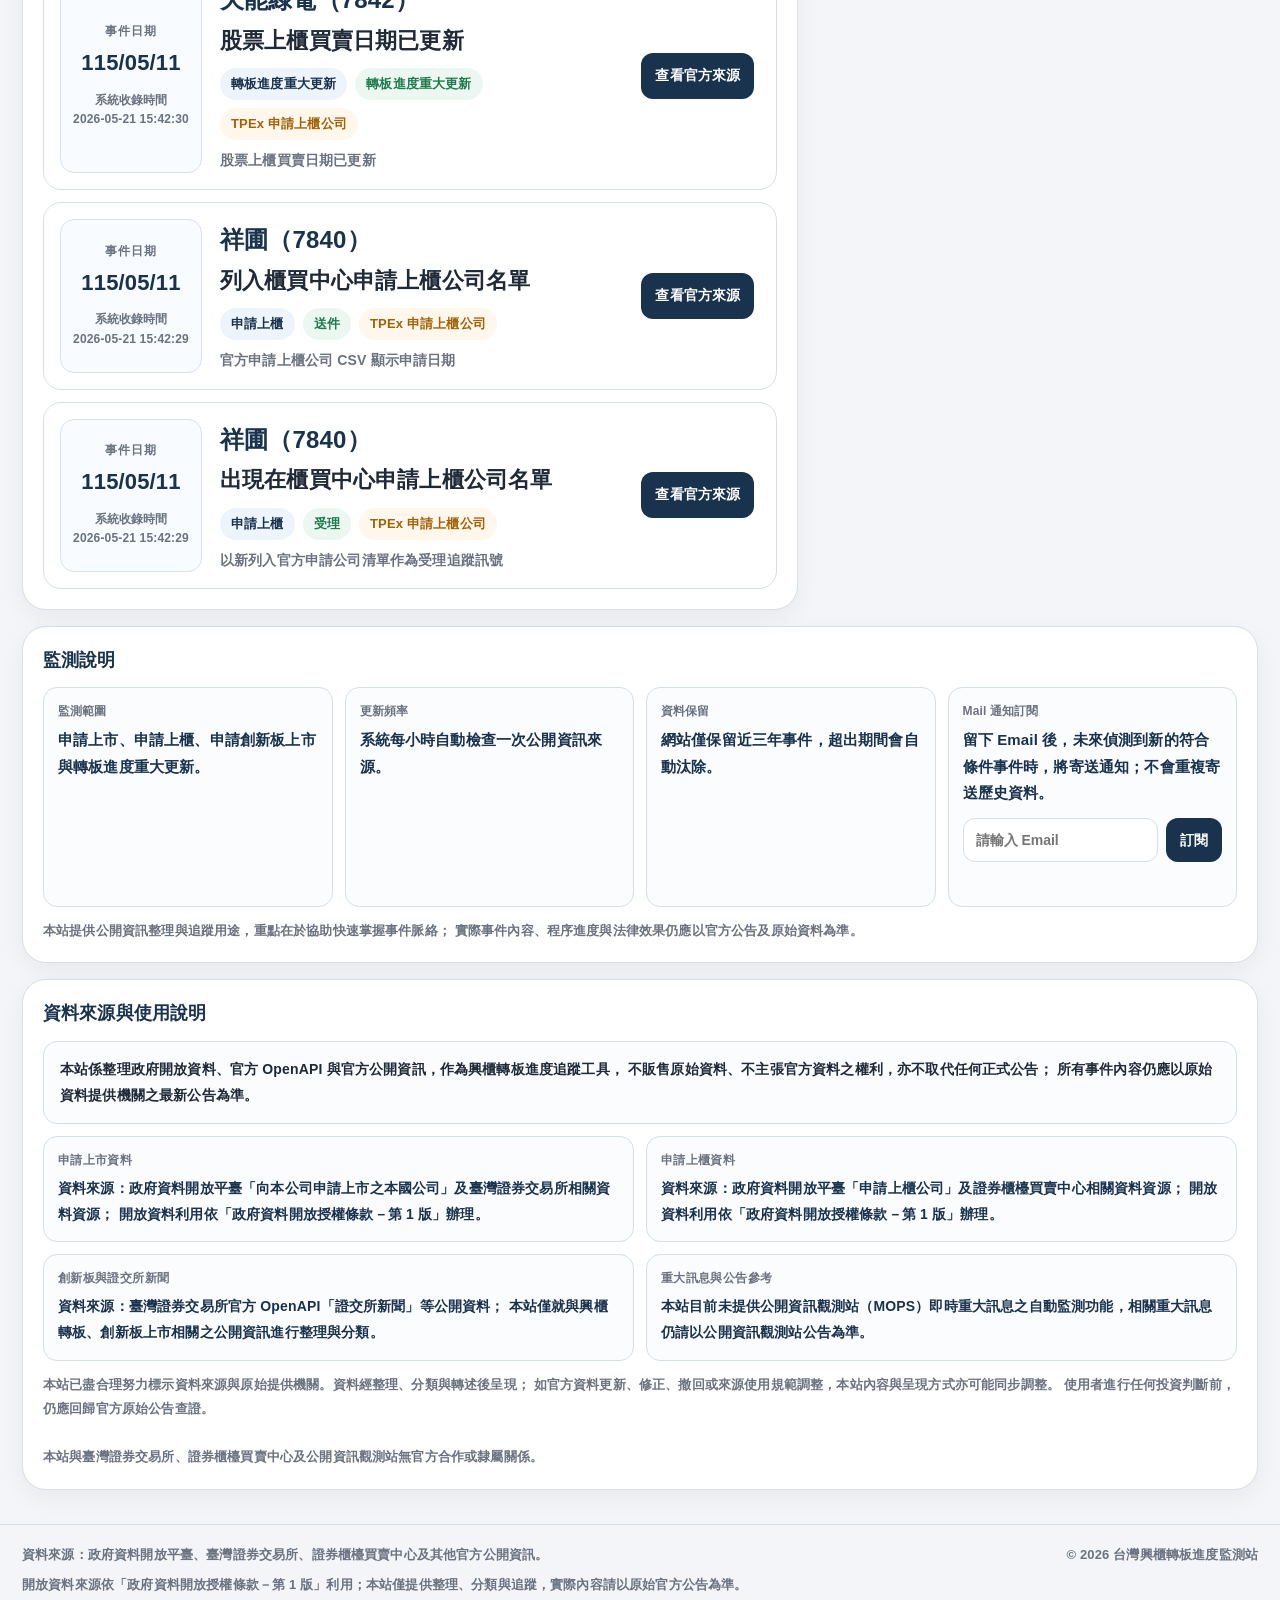
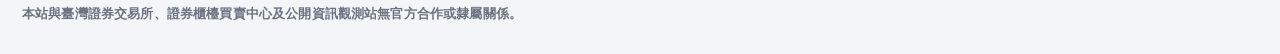
==== commit d8c0518d: "Update index.html" ====
--- a/docs/index.html
+++ b/docs/index.html
@@ -1078,6 +1078,68 @@
       font-weight: 800;
     }
 
+    .mail-subscribe-form {
+      display: grid;
+      grid-template-columns: minmax(0, 1fr) auto;
+      gap: 8px;
+      margin-top: 12px;
+    }
+
+    .mail-subscribe-input {
+      width: 100%;
+      height: 44px;
+      border: 1px solid var(--line);
+      border-radius: 12px;
+      background: #fff;
+      color: var(--text);
+      font: inherit;
+      font-size: 14px;
+      font-weight: 700;
+      padding: 0 12px;
+      outline: none;
+      min-width: 0;
+    }
+
+    .mail-subscribe-input:focus {
+      border-color: #95aac3;
+      box-shadow: 0 0 0 4px rgba(40, 75, 111, .08);
+    }
+
+    .mail-subscribe-btn {
+      height: 44px;
+      border: 0;
+      border-radius: 12px;
+      background: var(--navy);
+      color: #fff;
+      font: inherit;
+      font-size: 14px;
+      font-weight: 900;
+      padding: 0 14px;
+      cursor: pointer;
+      white-space: nowrap;
+    }
+
+    .mail-subscribe-btn:hover {
+      background: var(--navy-2);
+    }
+
+    .mail-subscribe-btn:disabled {
+      cursor: wait;
+      opacity: .72;
+    }
+
+    .mail-subscribe-message {
+      min-height: 22px;
+      margin-top: 8px;
+      color: var(--muted);
+      font-size: 13px;
+      line-height: 1.6;
+      font-weight: 700;
+    }
+
+    .mail-subscribe-message.success { color: var(--green); }
+    .mail-subscribe-message.error { color: var(--red); }
+
     .monitor-note-foot {
       margin-top: 12px;
       color: var(--muted);
@@ -1777,6 +1839,16 @@
       }
     }
 
+
+    @media (max-width: 520px) {
+      .mail-subscribe-form {
+        grid-template-columns: 1fr;
+      }
+
+      .mail-subscribe-btn {
+        width: 100%;
+      }
+    }
   </style>
 </head>
 <body>
@@ -1949,8 +2021,15 @@
           <div class="monitor-note-value">網站僅保留近三年事件，超出期間會自動汰除。</div>
         </div>
         <div class="monitor-note-item">
-          <div class="monitor-note-label">Mail 通知</div>
-          <div class="monitor-note-value">本站 Mail 通知功能僅於偵測到新的符合條件事件時寄送通知，不會重複寄送歷史資料。</div>
+          <div class="monitor-note-label">Mail 通知訂閱</div>
+          <div class="monitor-note-value">
+            留下 Email 後，未來偵測到新的符合條件事件時，將寄送通知；不會重複寄送歷史資料。
+            <form id="mailSubscribeForm" class="mail-subscribe-form">
+              <input id="subscriberEmail" class="mail-subscribe-input" type="email" name="email" placeholder="請輸入 Email" autocomplete="email" required>
+              <button id="mailSubscribeBtn" class="mail-subscribe-btn" type="submit">訂閱</button>
+            </form>
+            <div id="mailSubscribeMessage" class="mail-subscribe-message" aria-live="polite"></div>
+          </div>
         </div>
       </div>
       <div class="monitor-note-foot">
@@ -2051,6 +2130,7 @@
     ];
 
     const HOME_EVENT_LIMIT = 8;
+    const MAIL_SUBSCRIBE_URL = "https://script.google.com/macros/s/AKfycbwjMhnFNyYSBGHehAhL3hLGJnRhYbZdg3w_15etU8PcmFEJcZN9l3rid2YrL3FLf9nnXg/exec";
 
     const searchEl = document.getElementById("search");
     const searchWrapEl = document.getElementById("searchWrap");
@@ -2691,6 +2771,54 @@
       return `${values.year}-${values.month}-${values.day}`;
     }
 
+    function initMailSubscribe() {
+      const form = document.getElementById("mailSubscribeForm");
+      const input = document.getElementById("subscriberEmail");
+      const button = document.getElementById("mailSubscribeBtn");
+      const message = document.getElementById("mailSubscribeMessage");
+
+      if (!form || !input || !button || !message) return;
+
+      form.addEventListener("submit", async event => {
+        event.preventDefault();
+        const email = input.value.trim().toLowerCase();
+
+        message.className = "mail-subscribe-message";
+        if (!email || !input.checkValidity()) {
+          message.textContent = "請輸入正確的 Email 格式。";
+          message.classList.add("error");
+          return;
+        }
+
+        button.disabled = true;
+        button.textContent = "送出中";
+        message.textContent = "正在送出訂閱資料…";
+
+        try {
+          await fetch(MAIL_SUBSCRIBE_URL, {
+            method: "POST",
+            mode: "no-cors",
+            body: JSON.stringify({
+              email,
+              source: "tw-esb-listing-alert",
+              page: location.href,
+              submitted_at: new Date().toISOString()
+            })
+          });
+
+          input.value = "";
+          message.textContent = "已收到訂閱申請，之後有新資料時會寄送通知。";
+          message.classList.add("success");
+        } catch (error) {
+          message.textContent = "送出失敗，請稍後再試。";
+          message.classList.add("error");
+        } finally {
+          button.disabled = false;
+          button.textContent = "訂閱";
+        }
+      });
+    }
+
     async function renderVisitCounters() {
       const todayEl = document.getElementById("todayPageviews");
       const totalEl = document.getElementById("totalPageviews");
@@ -2739,6 +2867,7 @@
         renderEvents();
         renderTypeSummary();
         renderSourceSummary();
+        initMailSubscribe();
         renderVisitCounters();
       } catch (error) {
         document.getElementById("runStatusTitle").textContent = "資料載入失敗";
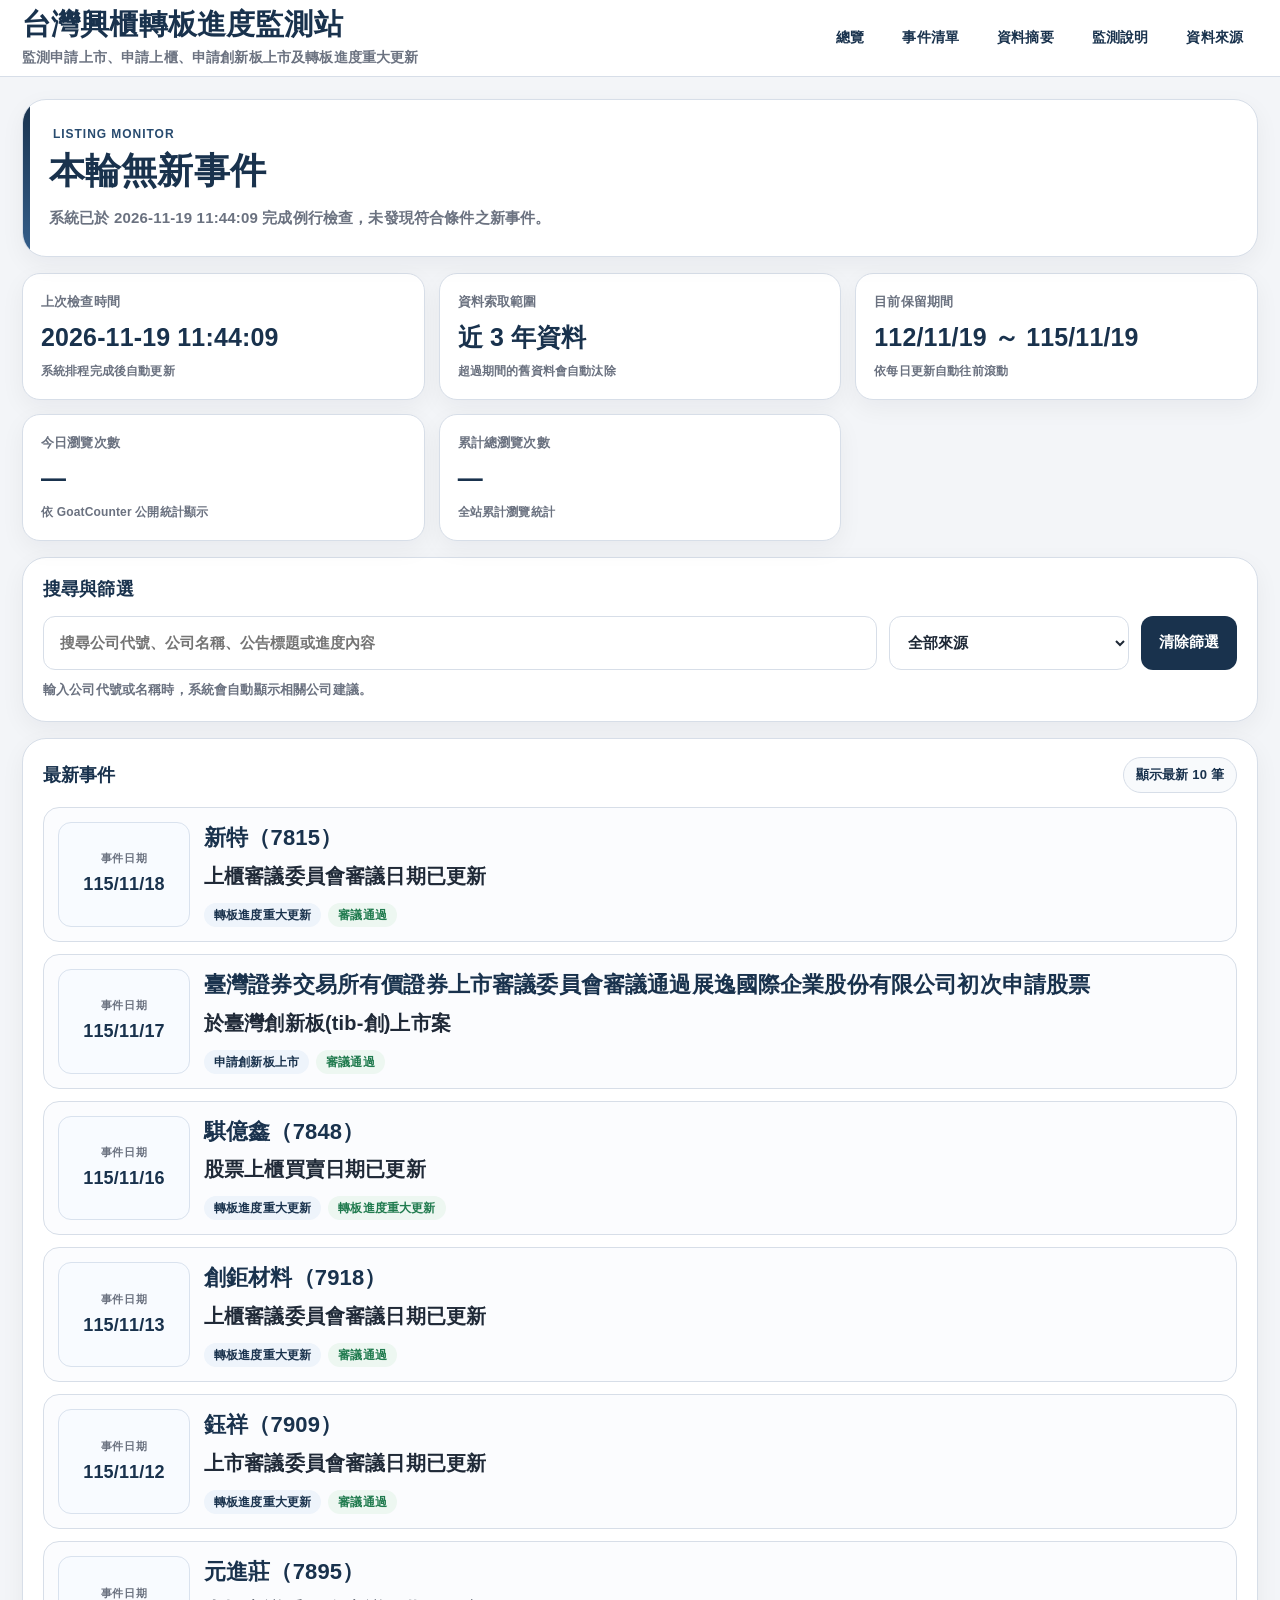
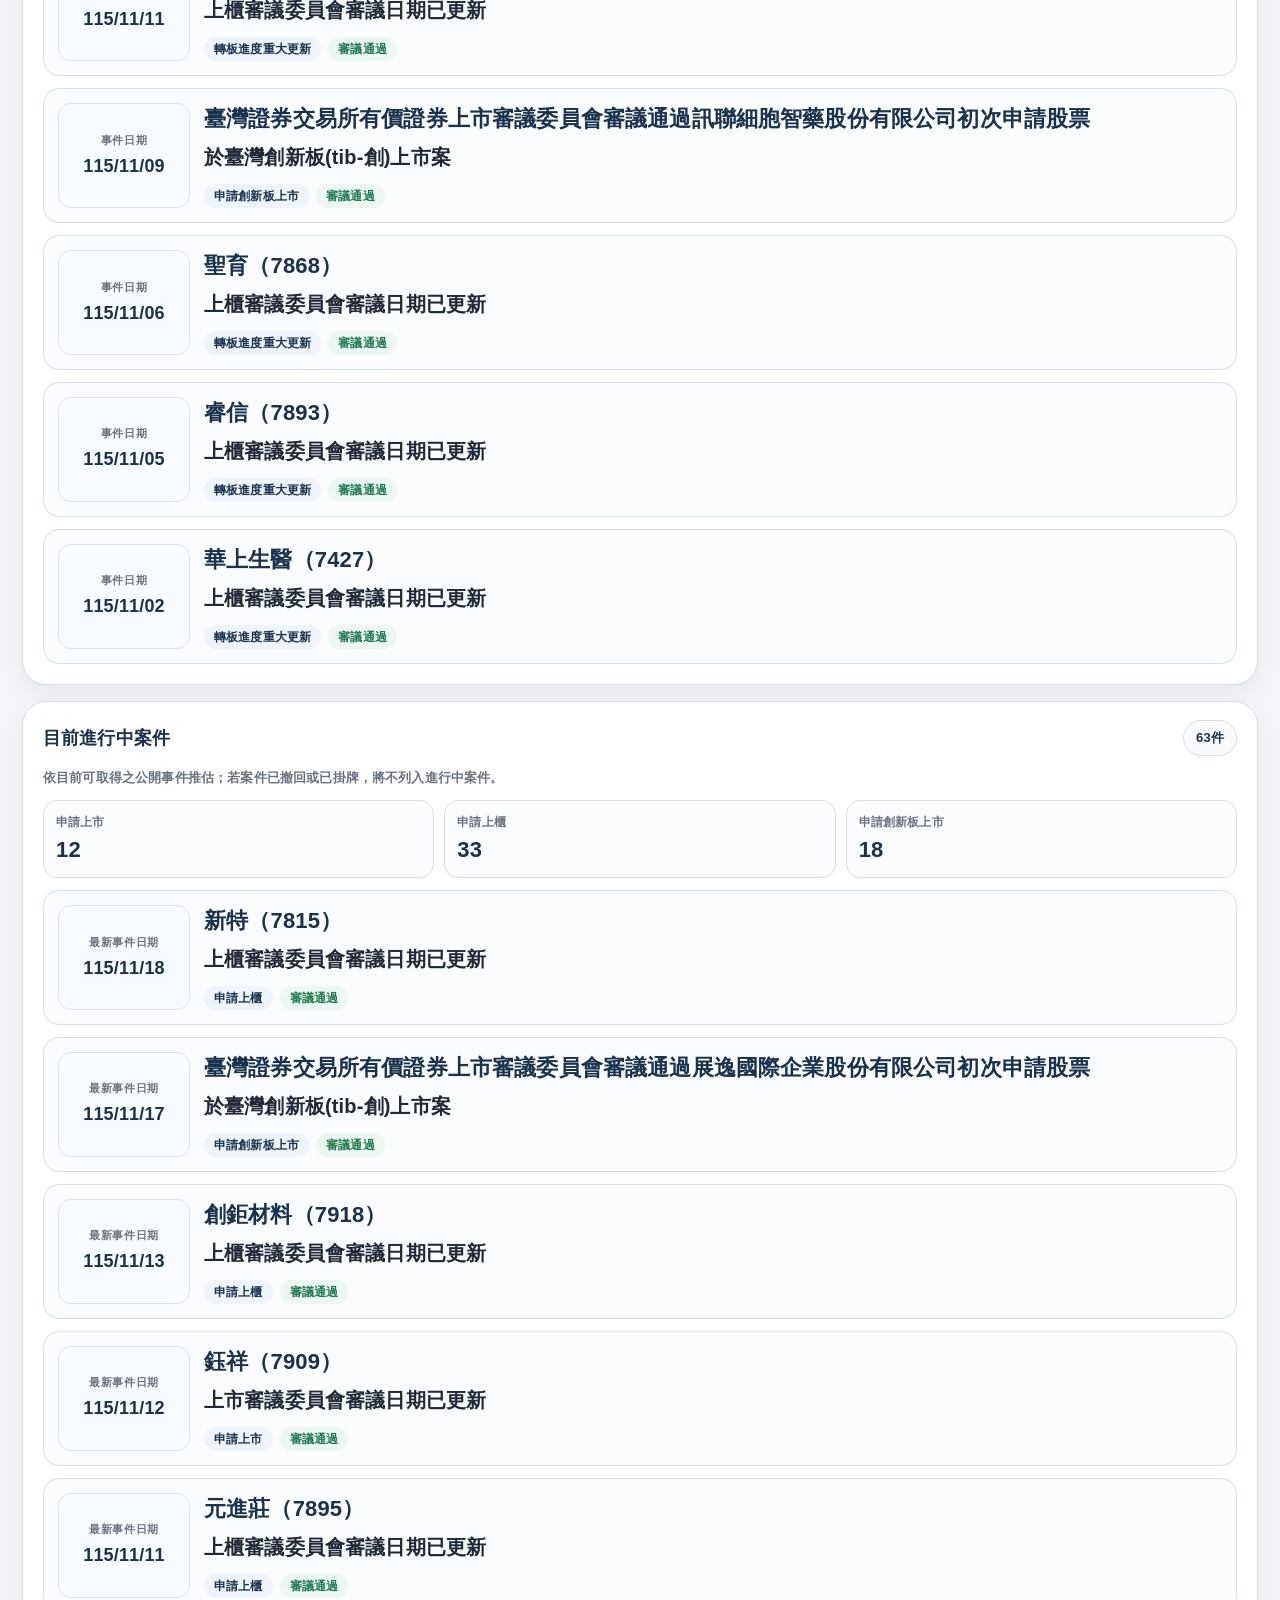
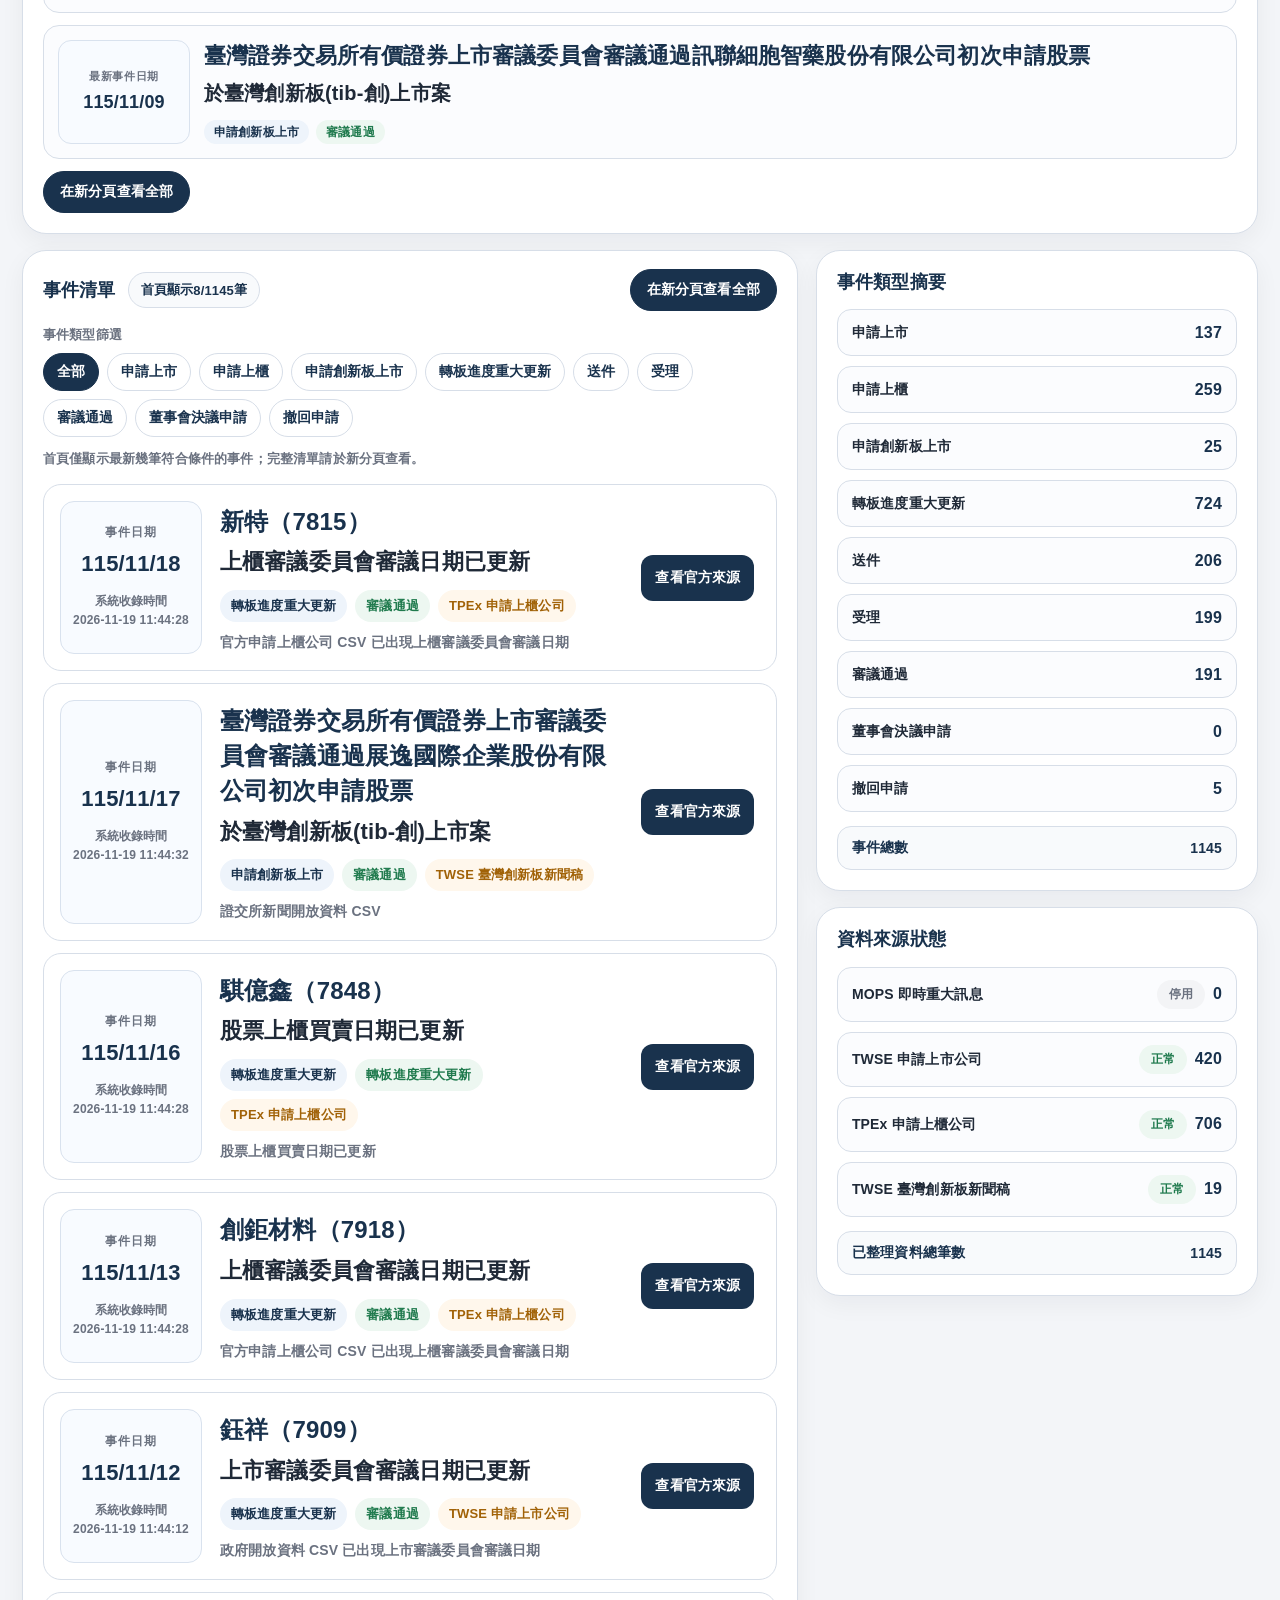
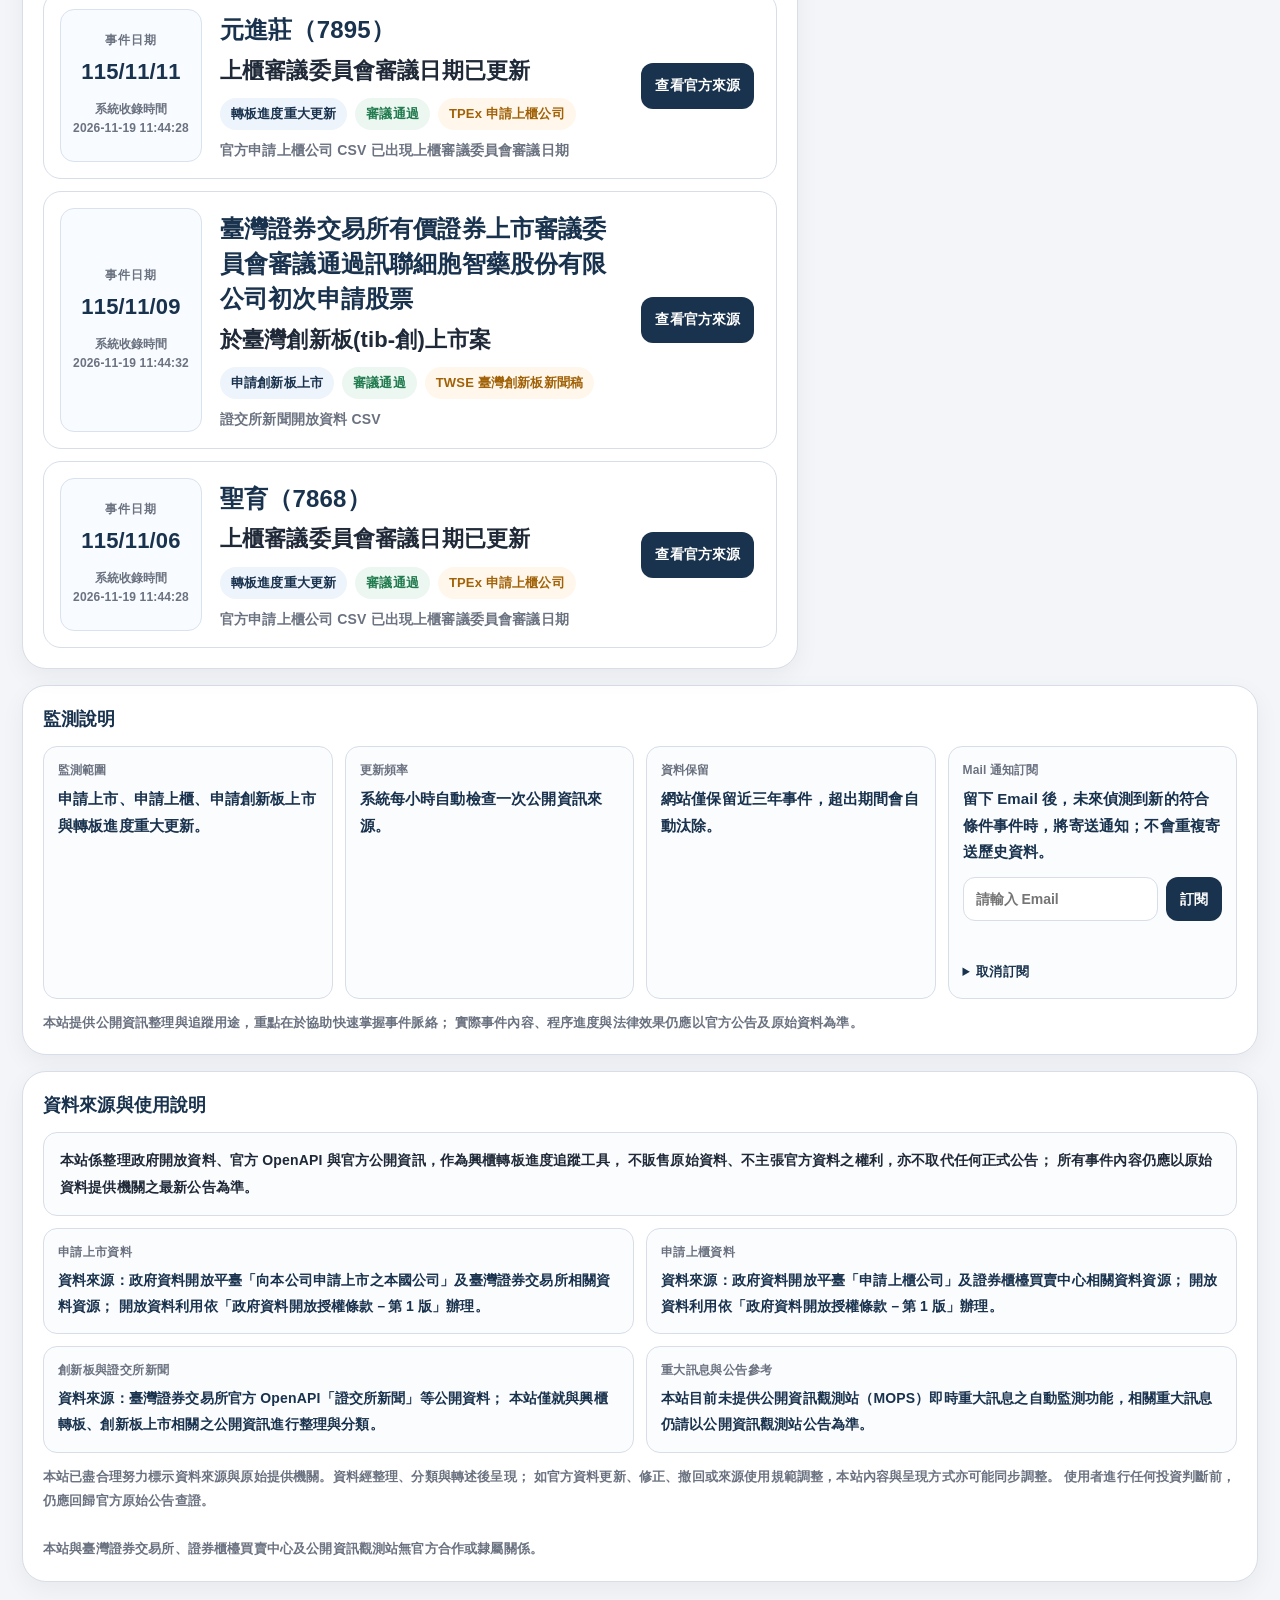
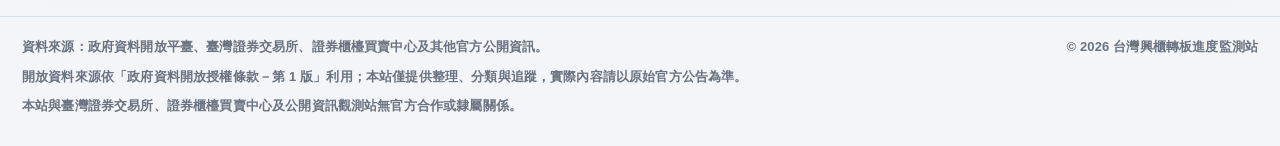
==== commit b6a4601d: "Add signed unsubscribe flow and dedicated service email sender" ====
--- a/docs/index.html
+++ b/docs/index.html
@@ -1139,6 +1139,21 @@
 
     .mail-subscribe-message.success { color: var(--green); }
     .mail-subscribe-message.error { color: var(--red); }
+
+    .mail-unsubscribe-help {
+      margin-top: 10px;
+      color: var(--muted);
+      font-size: 13px;
+      font-weight: 600;
+    }
+
+    .mail-unsubscribe-help summary {
+      color: var(--navy);
+      cursor: pointer;
+      width: fit-content;
+    }
+
+    .mail-unsubscribe-help p { margin: 8px 0 0; }
 
     .monitor-note-foot {
       margin-top: 12px;
@@ -2024,11 +2039,17 @@
           <div class="monitor-note-label">Mail 通知訂閱</div>
           <div class="monitor-note-value">
             留下 Email 後，未來偵測到新的符合條件事件時，將寄送通知；不會重複寄送歷史資料。
-            <form id="mailSubscribeForm" class="mail-subscribe-form">
-              <input id="subscriberEmail" class="mail-subscribe-input" type="email" name="email" placeholder="請輸入 Email" autocomplete="email" required>
+            <form id="mailSubscribeForm" class="mail-subscribe-form" method="post" target="_blank" rel="noopener noreferrer">
+              <input type="hidden" name="action" value="subscribe">
+              <input id="subscriberEmail" class="mail-subscribe-input" type="email" name="email" placeholder="請輸入 Email" aria-label="訂閱通知用的 Email" autocomplete="email" maxlength="254" required>
               <button id="mailSubscribeBtn" class="mail-subscribe-btn" type="submit">訂閱</button>
             </form>
             <div id="mailSubscribeMessage" class="mail-subscribe-message" aria-live="polite"></div>
+            <noscript>請啟用 JavaScript 後使用訂閱服務。</noscript>
+            <details class="mail-unsubscribe-help">
+              <summary>取消訂閱</summary>
+              <p>請點選通知信底部的「取消訂閱」連結，再按「確認取消訂閱」，即可停止後續通知。若要恢復通知，也可從同一連結重新訂閱。</p>
+            </details>
           </div>
         </div>
       </div>
@@ -2779,43 +2800,22 @@
 
       if (!form || !input || !button || !message) return;
 
-      form.addEventListener("submit", async event => {
-        event.preventDefault();
+      // 以原生表單開啟後端結果頁，可確認實際儲存結果。
+      // 不使用 no-cors fetch，因為 opaque 回應無法判斷是否訂閱成功。
+      form.action = MAIL_SUBSCRIBE_URL;
+      form.addEventListener("submit", event => {
         const email = input.value.trim().toLowerCase();
 
         message.className = "mail-subscribe-message";
         if (!email || !input.checkValidity()) {
+          event.preventDefault();
           message.textContent = "請輸入正確的 Email 格式。";
           message.classList.add("error");
           return;
         }
 
-        button.disabled = true;
-        button.textContent = "送出中";
-        message.textContent = "正在送出訂閱資料…";
-
-        try {
-          await fetch(MAIL_SUBSCRIBE_URL, {
-            method: "POST",
-            mode: "no-cors",
-            body: JSON.stringify({
-              email,
-              source: "tw-esb-listing-alert",
-              page: location.href,
-              submitted_at: new Date().toISOString()
-            })
-          });
-
-          input.value = "";
-          message.textContent = "已收到訂閱申請，之後有新資料時會寄送通知。";
-          message.classList.add("success");
-        } catch (error) {
-          message.textContent = "送出失敗，請稍後再試。";
-          message.classList.add("error");
-        } finally {
-          button.disabled = false;
-          button.textContent = "訂閱";
-        }
+        input.value = email;
+        message.textContent = "將另開訂閱結果頁，請在該頁確認是否成功。";
       });
     }
 
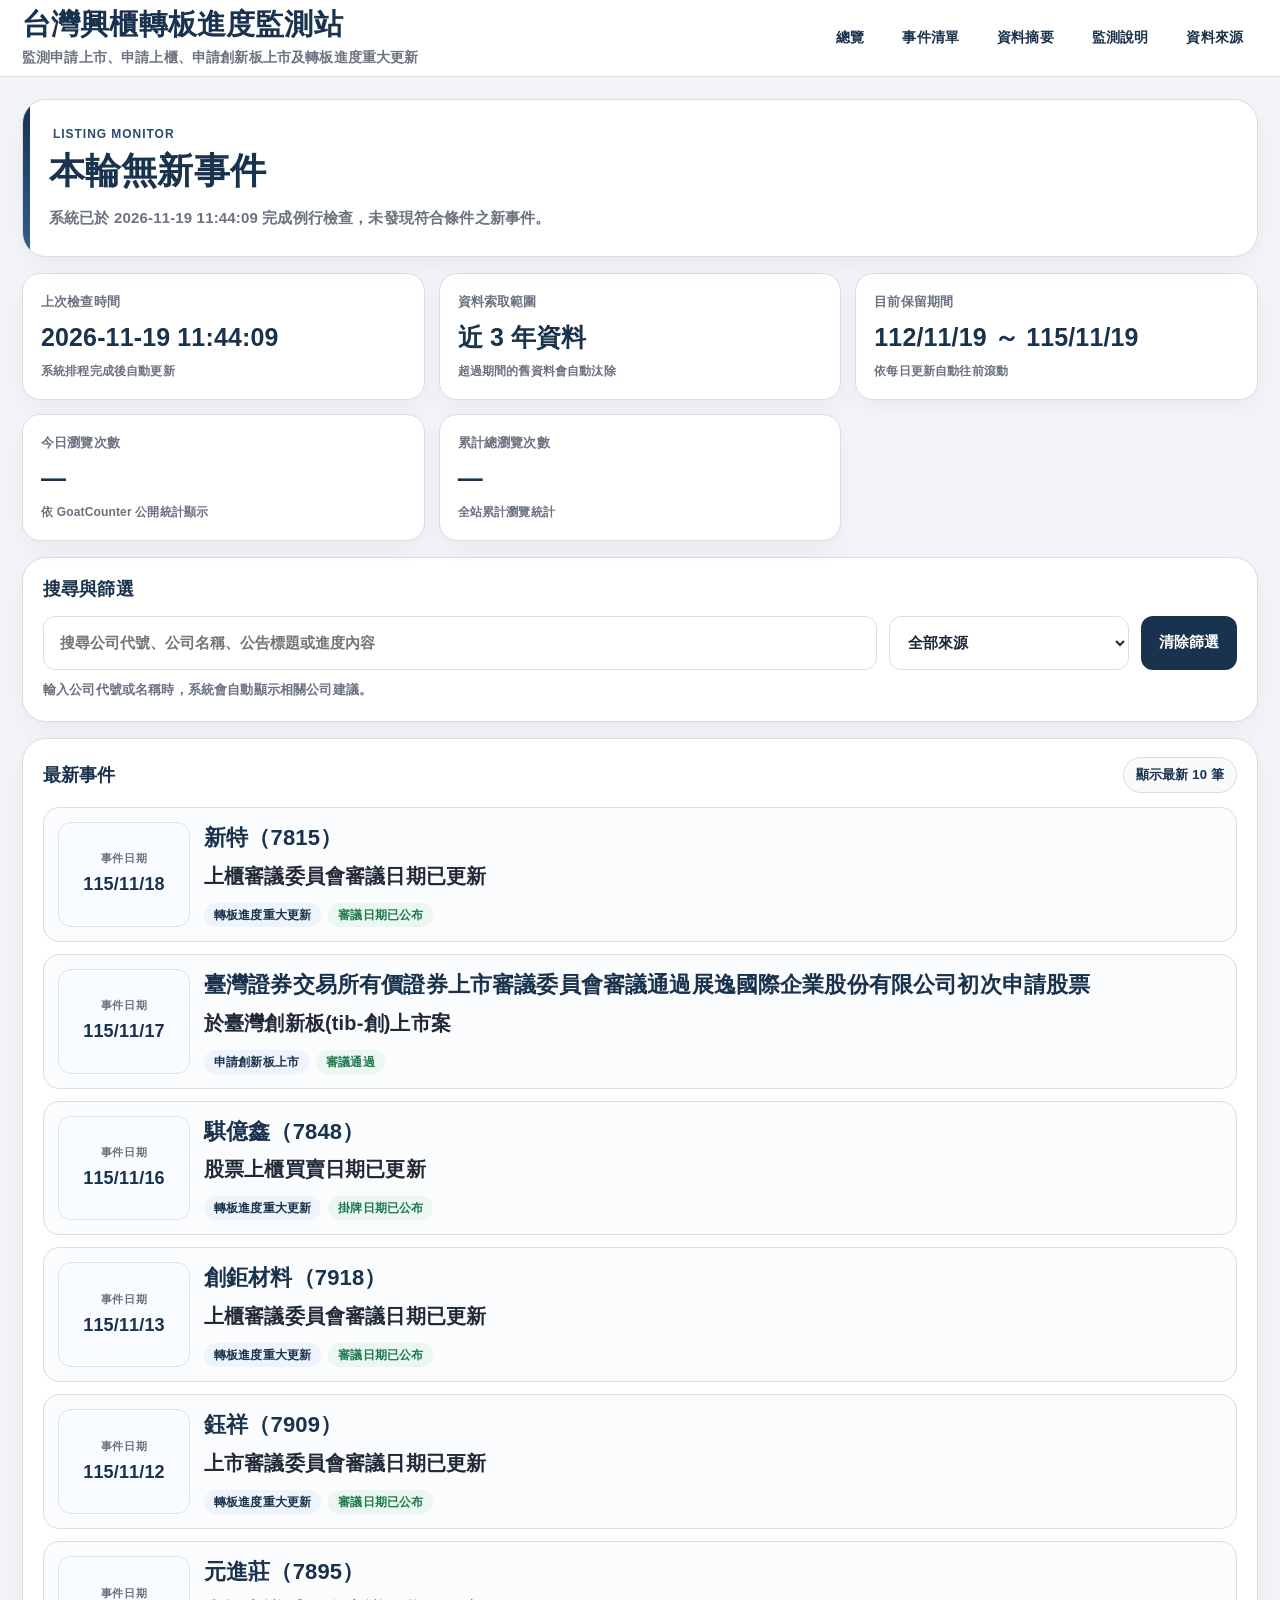
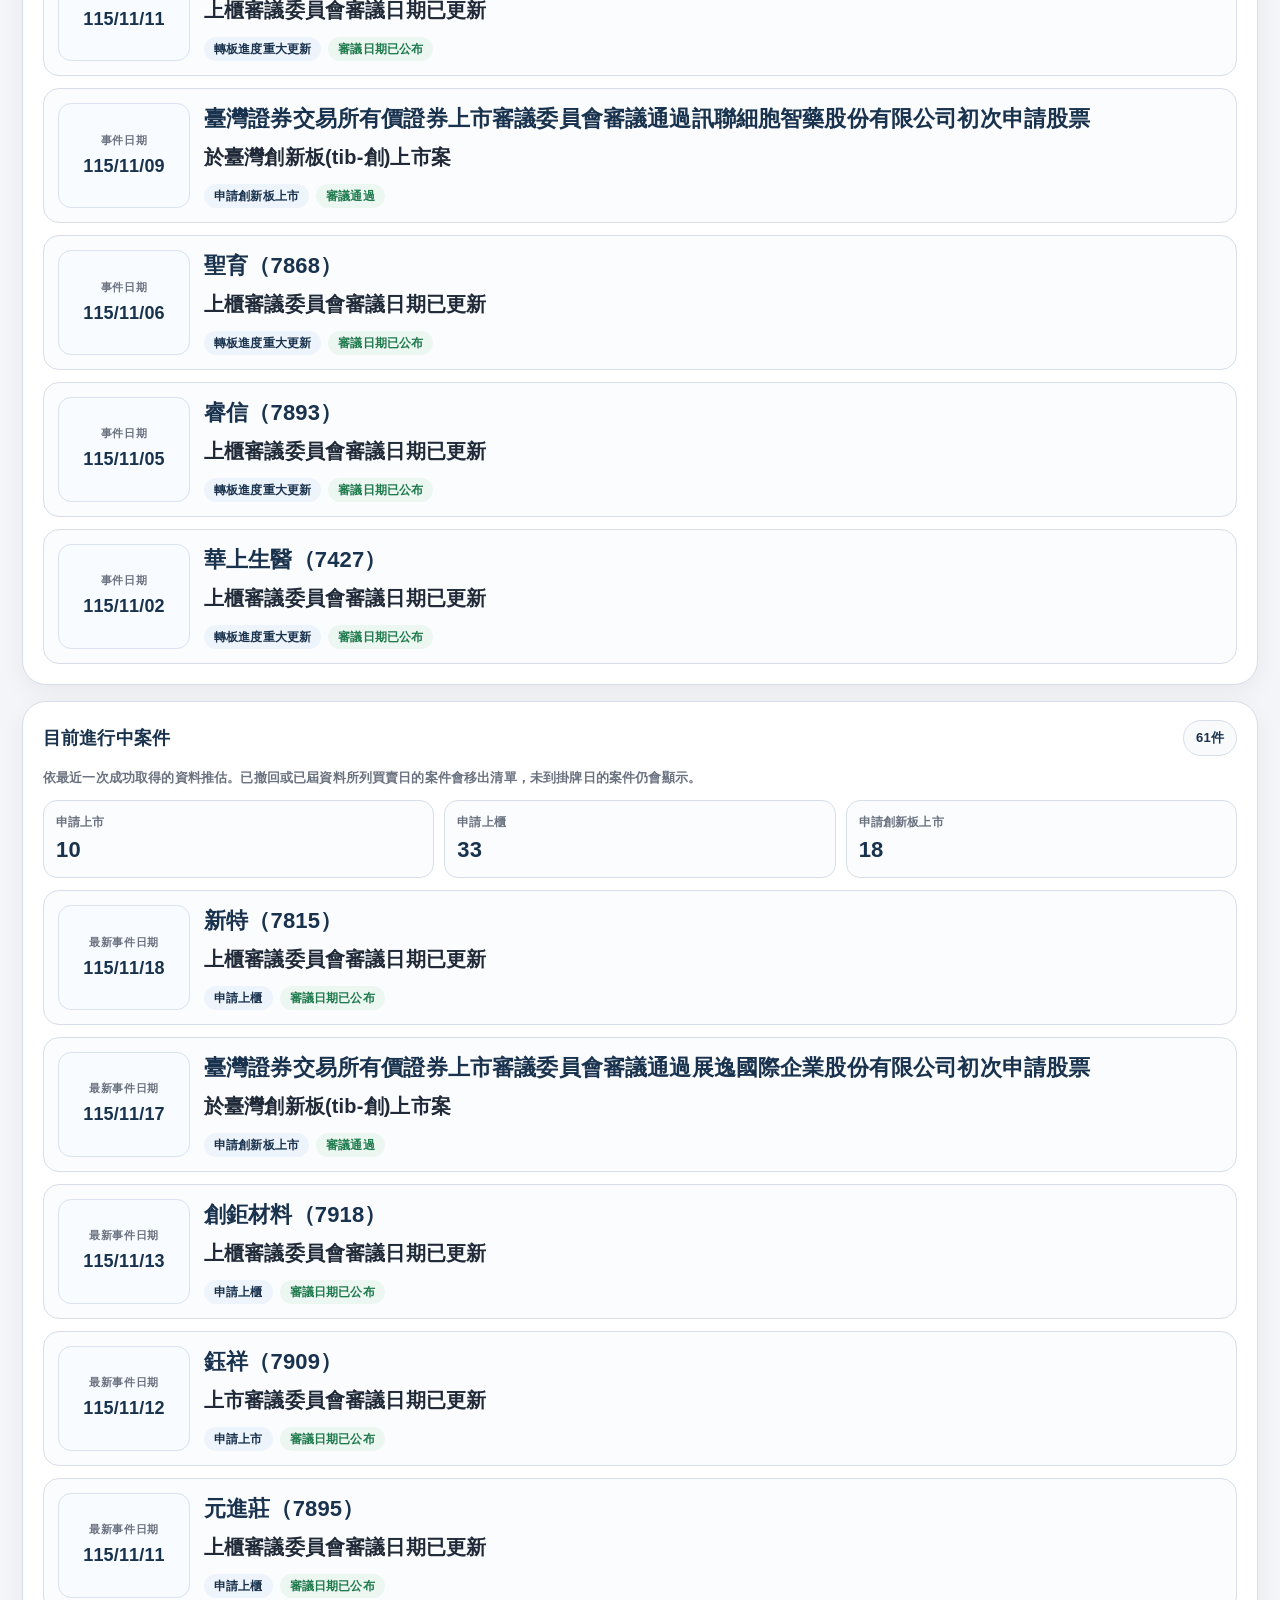
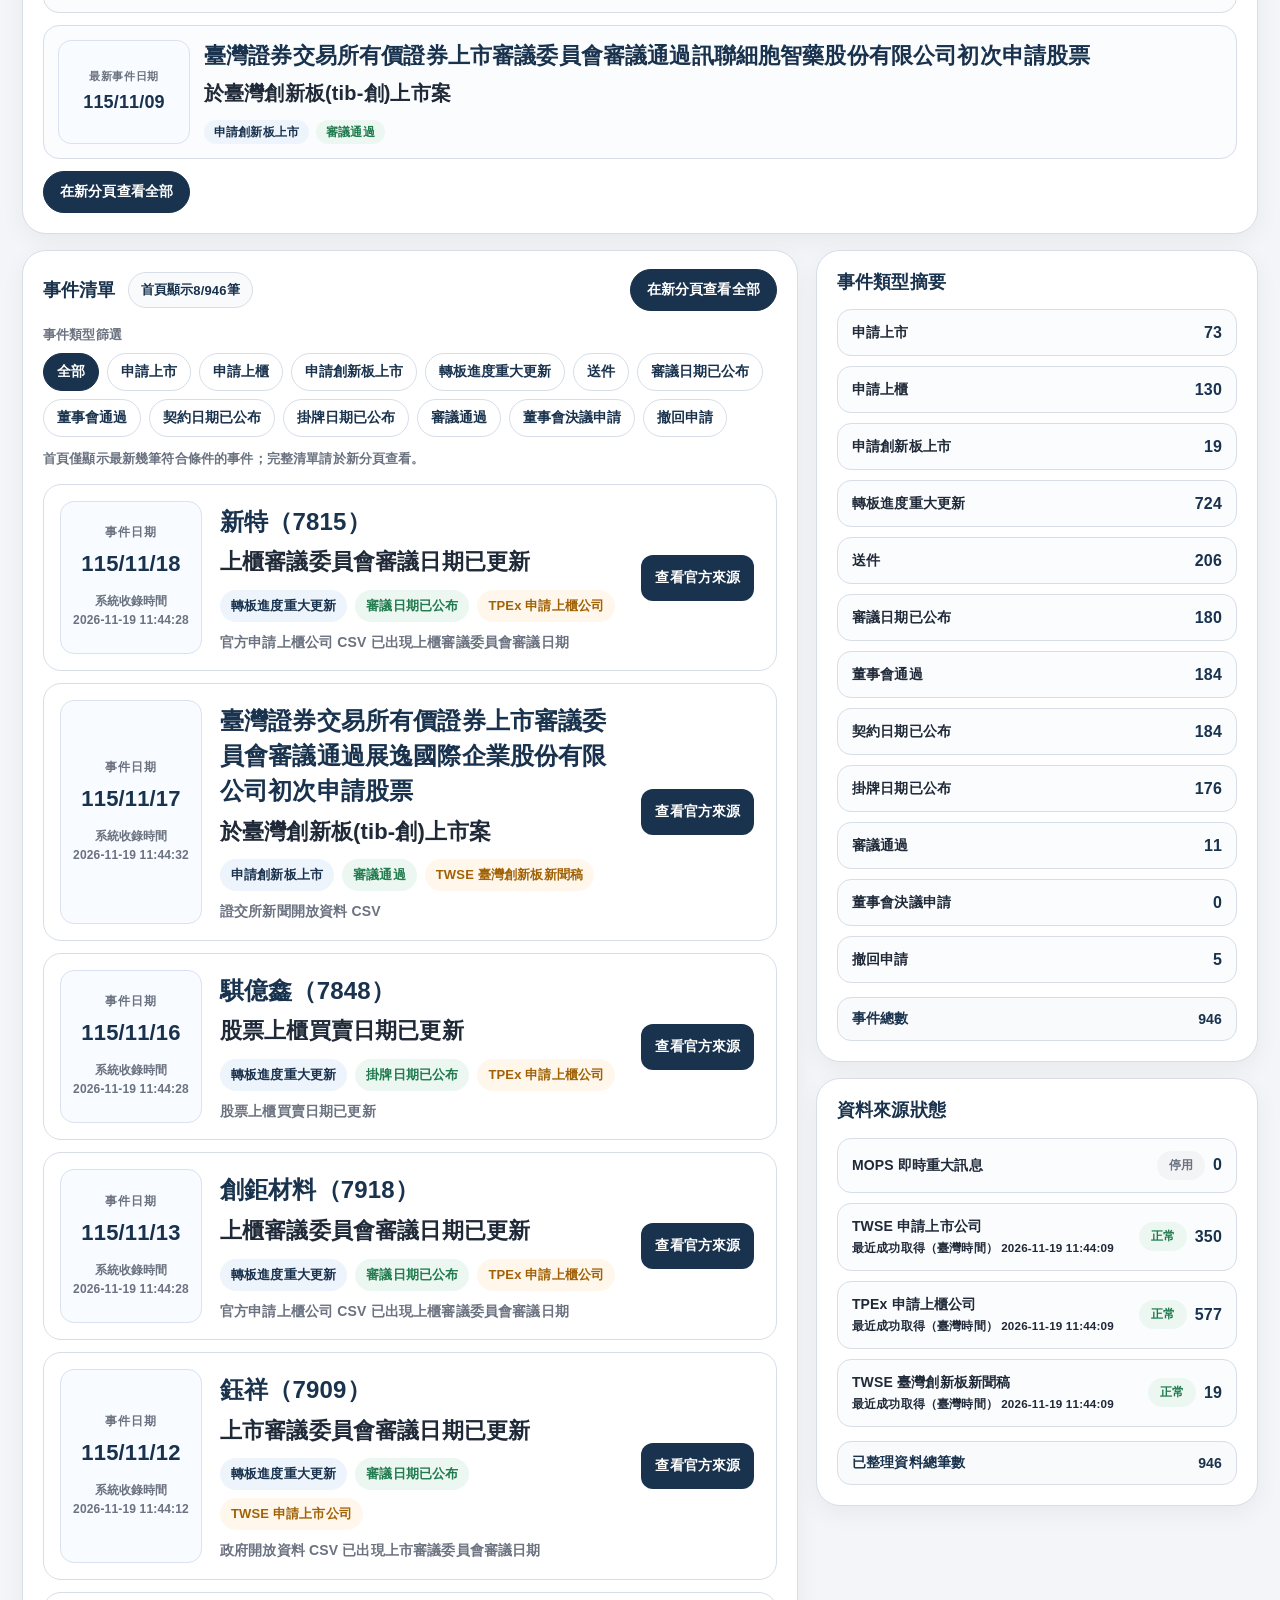
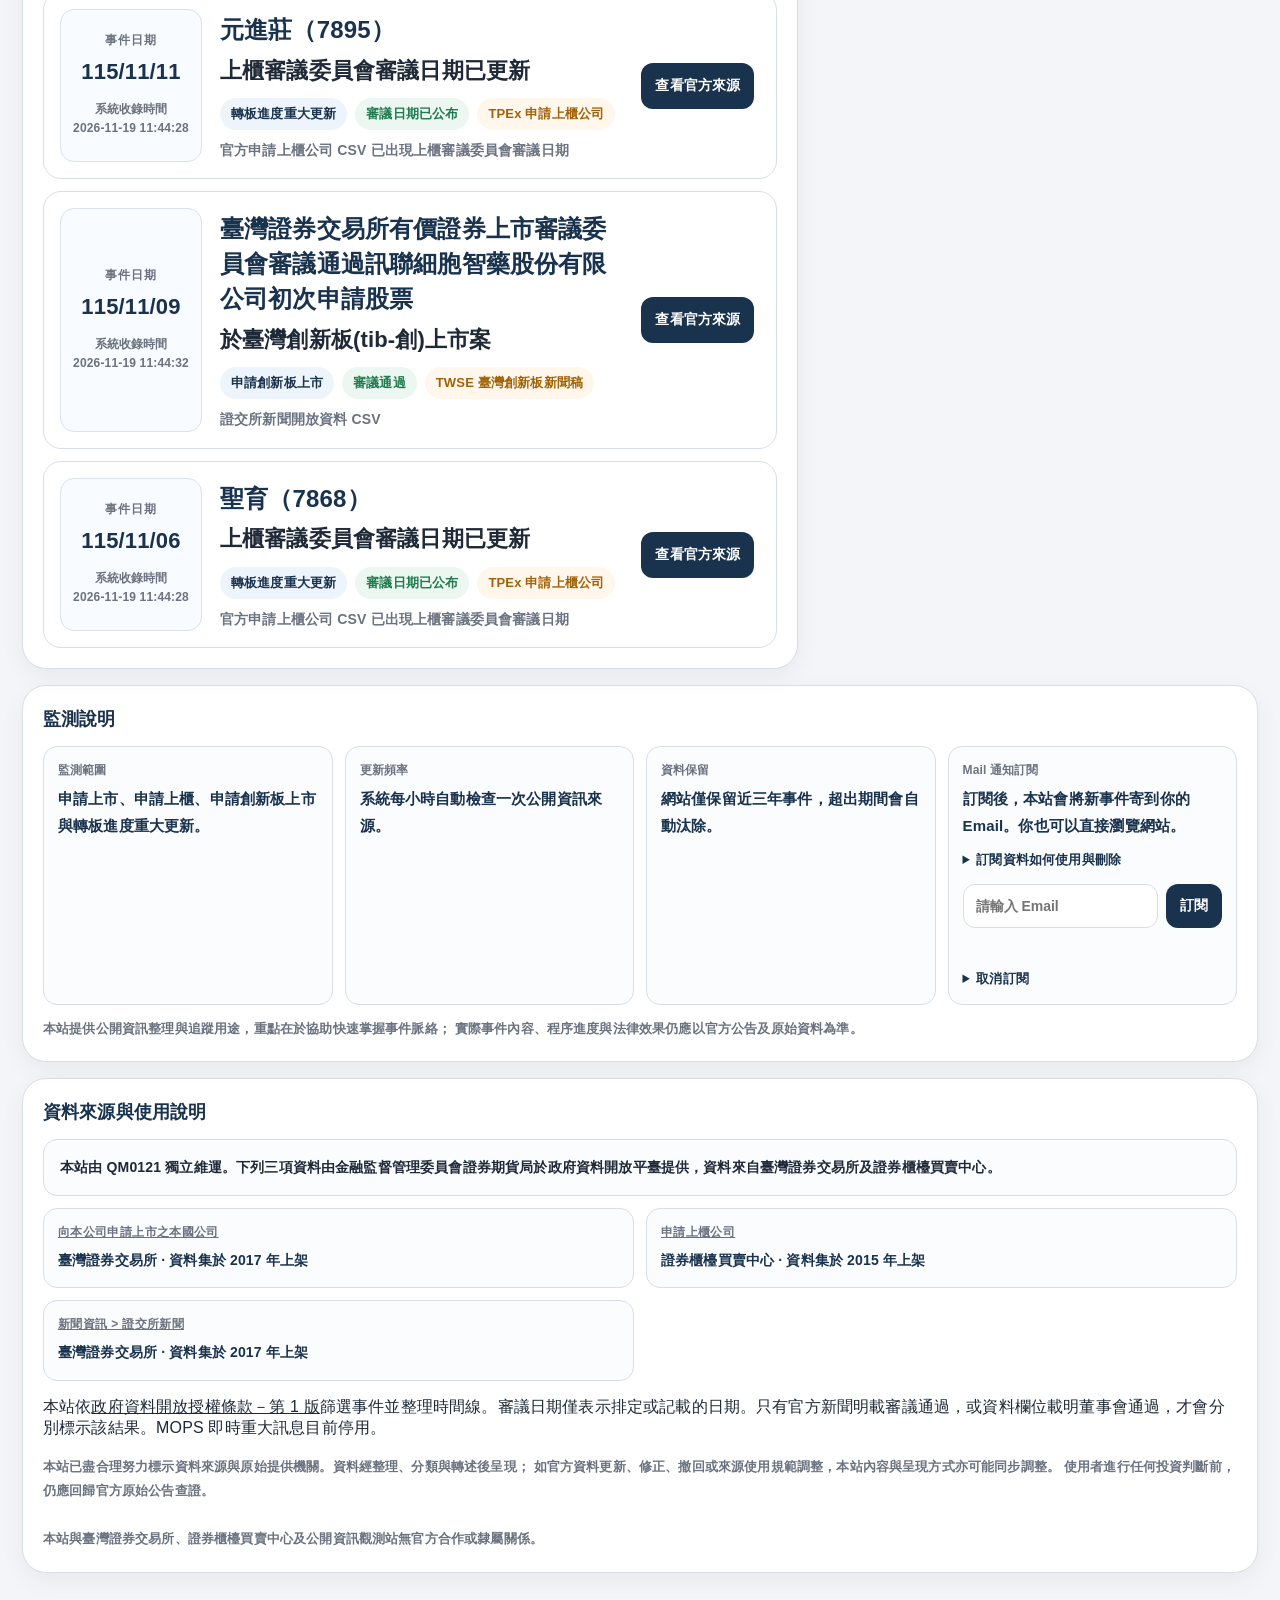
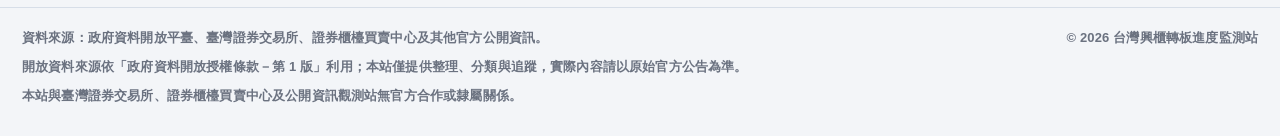
==== commit 0d72bb2e: "Correct listing milestones and document open data and subscription handling" ====
--- a/docs/index.html
+++ b/docs/index.html
@@ -1978,7 +1978,7 @@
         <div class="result-count"><span id="activeCaseTotal">—</span> 件</div>
       </div>
       <div class="helper-text" style="margin-top:-2px; margin-bottom:12px;">
-        依目前可取得之公開事件推估；若案件已撤回或已掛牌，將不列入進行中案件。
+        依最近一次成功取得的資料推估。已撤回或已屆資料所列買賣日的案件會移出清單，未到掛牌日的案件仍會顯示。
       </div>
       <div id="activeSummary" class="active-summary"></div>
       <div id="activeCases" class="mini-list"></div>
@@ -2038,7 +2038,12 @@
         <div class="monitor-note-item">
           <div class="monitor-note-label">Mail 通知訂閱</div>
           <div class="monitor-note-value">
-            留下 Email 後，未來偵測到新的符合條件事件時，將寄送通知；不會重複寄送歷史資料。
+            訂閱後，本站會將新事件寄到你的 Email。你也可以直接瀏覽網站。
+            <details class="mail-unsubscribe-help" id="subscription-privacy">
+              <summary>訂閱資料如何使用與刪除</summary>
+              <p>台灣興櫃轉板進度監測站（QM0121 維運）收集 Email、訂閱狀態、來源與異動時間，用於管理訂閱及寄送事件通知。名單存於 Google 試算表，透過 Google Apps Script、GitHub Actions 與郵件服務處理，資料可能在臺灣及服務商的境外機房處理。</p>
+              <p>訂閱期間保留紀錄。取消後會保留地址及退訂狀態，以防再次寄送。你可直接回覆任一通知信，要求查詢、閱覽、複製、更正、停止處理利用或刪除資料。若沒有通知信，可透過<a href="https://github.com/QM0121/tw-esb-listing-alert/issues">網站維護聯絡頁</a>索取私下聯絡方式，請勿公開留下信箱。本站核對身分後處理。</p>
+            </details>
             <form id="mailSubscribeForm" class="mail-subscribe-form" method="post" target="_blank" rel="noopener noreferrer">
               <input type="hidden" name="action" value="subscribe">
               <input id="subscriberEmail" class="mail-subscribe-input" type="email" name="email" placeholder="請輸入 Email" aria-label="訂閱通知用的 Email" autocomplete="email" maxlength="254" required>
@@ -2063,44 +2068,23 @@
       <h2 class="panel-title">資料來源與使用說明</h2>
 
       <div class="source-disclosure-intro">
-        本站係整理政府開放資料、官方 OpenAPI 與官方公開資訊，作為興櫃轉板進度追蹤工具，
-        不販售原始資料、不主張官方資料之權利，亦不取代任何正式公告；
-        所有事件內容仍應以原始資料提供機關之最新公告為準。
+        本站由 QM0121 獨立維運。下列三項資料由金融監督管理委員會證券期貨局於政府資料開放平臺提供，資料來自臺灣證券交易所及證券櫃檯買賣中心。
       </div>
-
       <div class="source-disclosure-grid">
         <div class="source-disclosure-item">
-          <div class="source-disclosure-label">申請上市資料</div>
-          <div class="source-disclosure-value">
-            資料來源：政府資料開放平臺「向本公司申請上市之本國公司」及臺灣證券交易所相關資料資源；
-            開放資料利用依「政府資料開放授權條款－第 1 版」辦理。
-          </div>
+          <div class="source-disclosure-label"><a href="https://data.gov.tw/dataset/11586">向本公司申請上市之本國公司</a></div>
+          <div class="source-disclosure-value">臺灣證券交易所 · 資料集於 2017 年上架</div>
         </div>
-
         <div class="source-disclosure-item">
-          <div class="source-disclosure-label">申請上櫃資料</div>
-          <div class="source-disclosure-value">
-            資料來源：政府資料開放平臺「申請上櫃公司」及證券櫃檯買賣中心相關資料資源；
-            開放資料利用依「政府資料開放授權條款－第 1 版」辦理。
-          </div>
+          <div class="source-disclosure-label"><a href="https://data.gov.tw/dataset/11394">申請上櫃公司</a></div>
+          <div class="source-disclosure-value">證券櫃檯買賣中心 · 資料集於 2015 年上架</div>
         </div>
-
         <div class="source-disclosure-item">
-          <div class="source-disclosure-label">創新板與證交所新聞</div>
-          <div class="source-disclosure-value">
-            資料來源：臺灣證券交易所官方 OpenAPI「證交所新聞」等公開資料；
-            本站僅就與興櫃轉板、創新板上市相關之公開資訊進行整理與分類。
-          </div>
-        </div>
-
-        <div class="source-disclosure-item">
-          <div class="source-disclosure-label">重大訊息與公告參考</div>
-          <div class="source-disclosure-value">
-            本站目前未提供公開資訊觀測站（MOPS）即時重大訊息之自動監測功能，相關重大訊息仍請以公開資訊觀測站公告為準。
-          </div>
+          <div class="source-disclosure-label"><a href="https://data.gov.tw/dataset/11546">新聞資訊 &gt; 證交所新聞</a></div>
+          <div class="source-disclosure-value">臺灣證券交易所 · 資料集於 2017 年上架</div>
         </div>
       </div>
-
+      <p>本站依<a href="https://data.gov.tw/license">政府資料開放授權條款－第 1 版</a>篩選事件並整理時間線。審議日期僅表示排定或記載的日期。只有官方新聞明載審議通過，或資料欄位載明董事會通過，才會分別標示該結果。MOPS 即時重大訊息目前停用。</p>
       <div class="source-disclosure-foot">
         本站已盡合理努力標示資料來源與原始提供機關。資料經整理、分類與轉述後呈現；
         如官方資料更新、修正、撤回或來源使用規範調整，本站內容與呈現方式亦可能同步調整。
@@ -2121,6 +2105,7 @@
     </div>
   </footer>
 
+  <script src="./progress.js"></script>
   <script>
     const CATEGORY_OPTIONS = [
       "全部",
@@ -2129,7 +2114,10 @@
       "申請創新板上市",
       "轉板進度重大更新",
       "送件",
-      "受理",
+      "審議日期已公布",
+      "董事會通過",
+      "契約日期已公布",
+      "掛牌日期已公布",
       "審議通過",
       "董事會決議申請",
       "撤回申請"
@@ -2144,7 +2132,10 @@
 
     const STAGE_SUMMARY_ORDER = [
       "送件",
-      "受理",
+      "審議日期已公布",
+      "董事會通過",
+      "契約日期已公布",
+      "掛牌日期已公布",
       "審議通過",
       "董事會決議申請",
       "撤回申請"
@@ -2216,24 +2207,6 @@
     }
 
 
-    function eventDateRank(value) {
-      const raw = String(value ?? "").trim();
-      if (!raw) return 0;
-
-      let m = raw.match(/^(\d{4})(\d{2})(\d{2})$/);
-      if (m) return Number(`${m[1]}${m[2]}${m[3]}`);
-
-      m = raw.match(/^(\d{3})(\d{2})(\d{2})$/);
-      if (m) return Number(`${Number(m[1]) + 1911}${m[2]}${m[3]}`);
-
-      m = raw.match(/^(\d{4})[-/.](\d{1,2})[-/.](\d{1,2})$/);
-      if (m) return Number(`${m[1]}${String(m[2]).padStart(2, "0")}${String(m[3]).padStart(2, "0")}`);
-
-      m = raw.match(/^(\d{2,3})[-/.](\d{1,2})[-/.](\d{1,2})$/);
-      if (m) return Number(`${Number(m[1]) + 1911}${String(m[2]).padStart(2, "0")}${String(m[3]).padStart(2, "0")}`);
-
-      return 0;
-    }
 
     function sortEventsByDateDesc(list) {
       return [...list].sort((a, b) => {
@@ -2303,15 +2276,6 @@
       return "轉板進度";
     }
 
-    function isTerminalEvent(event) {
-      const title = String(event.title || "");
-      const detail = String(event.detail || "");
-      const text = `${title} ${detail}`;
-      return event.stage === "撤回申請"
-        || text.includes("股票上市買賣日期已更新")
-        || text.includes("股票上櫃買賣日期已更新")
-        || text.includes("開始買賣日期");
-    }
 
     function buildActiveCases() {
       const map = new Map();
@@ -2342,7 +2306,7 @@
 
         const track = applicationTrackForCompany(group.events);
         if (!["申請上市", "申請上櫃", "申請創新板上市"].includes(track)) return;
-        if (isTerminalEvent(latest)) return;
+        if (currentCaseClosed(sorted, status.sources || {})) return;
 
         cases.push({
           code: group.code,
@@ -2596,7 +2560,7 @@
         return `
           <article class="event-card">
             <div class="date-box">
-              <div class="date-label">事件日期</div>
+              <div class="date-label">${esc(dateLabel(event))}</div>
               <div class="date-value">${esc(formatROCDate(event.event_date || "—"))}</div>
               <div class="first-seen">系統收錄時間<br>${esc(compactDateTime(event.first_seen_at))}</div>
             </div>
@@ -2606,7 +2570,7 @@
               <p class="event-title">${esc(eventLine)}</p>
               <div class="badges">
                 <span class="badge type">${esc(event.event_type)}</span>
-                <span class="badge stage">${esc(event.stage)}</span>
+                <span class="badge stage">${esc(stageLabel(event))}</span>
                 <span class="badge source">${esc(event.source_label)}</span>
               </div>
               <p class="event-detail">${esc(event.detail || "重點以官方事件日期為主；系統收錄時間僅供追蹤資料更新。")}</p>
@@ -2636,7 +2600,7 @@
         return `
         <article class="latest-item">
           <div class="mini-date-box">
-            <div class="mini-date-label">事件日期</div>
+            <div class="mini-date-label">${esc(dateLabel(event))}</div>
             <div class="mini-date-value">${esc(formatROCDate(event.event_date || "—"))}</div>
           </div>
           <div class="mini-content">
@@ -2644,7 +2608,7 @@
             <div class="latest-title">${esc(eventLine)}</div>
             <div class="inline-badges">
               <span class="small-badge type">${esc(event.event_type || "未分類")}</span>
-              <span class="small-badge stage">${esc(event.stage || "未分類")}</span>
+              <span class="small-badge stage">${esc(stageLabel(event))}</span>
             </div>
           </div>
         </article>
@@ -2694,7 +2658,7 @@
               <div class="active-stage">${esc(eventLine)}</div>
               <div class="inline-badges">
                 <span class="small-badge type">${esc(item.track)}</span>
-                <span class="small-badge stage">${esc(item.latest.stage || "最新進度")}</span>
+                <span class="small-badge stage">${esc(stageLabel(item.latest))}</span>
               </div>
             </div>
           </article>
@@ -2721,13 +2685,13 @@
       const companyName = `${selectedCompany.name || latest.company_name || "公司名稱待解析"}${selectedCompany.code ? `（${selectedCompany.code}）` : latest.company_code ? `（${latest.company_code}）` : ""}`;
 
       timelineCompany.textContent = companyName;
-      timelineCurrent.textContent = `最新已知進度：${latest.stage || latest.event_type || "未分類"}｜${formatROCDate(latest.event_date || "—")}`;
+      timelineCurrent.textContent = `最新已知進度：${stageLabel(latest)}｜${formatROCDate(latest.event_date || "—")}`;
 
       timelineList.innerHTML = companyEvents.map(event => `
         <article class="timeline-item">
           <div class="timeline-item-top">
-            <div class="timeline-stage">${esc(event.event_type || "未分類")}｜${esc(event.stage || "未分類")}</div>
-            <div class="timeline-date">${esc(formatROCDate(event.event_date || "—"))}</div>
+            <div class="timeline-stage">${esc(event.event_type || "未分類")}｜${esc(stageLabel(event))}</div>
+            <div class="timeline-date">${dateLabel(event) === "原申請日" ? "原申請日 " : ""}${esc(formatROCDate(event.event_date || "—"))}</div>
           </div>
           <div class="timeline-title">${esc(event.title || "")}</div>
         </article>
@@ -2763,11 +2727,11 @@
 
         const isDisabled = item.status === "disabled" || item.display_status === "停用";
         const statusClass = isDisabled ? "disabled" : item.ok === false ? "fail" : "ok";
-        const statusText = isDisabled ? "停用" : item.ok === false ? "異常" : "正常";
+        const statusText = isDisabled ? "停用" : item.ok === false ? "更新失敗，沿用舊資料" : "正常";
 
         return `
           <div class="source-row">
-            <div class="source-name">${esc(item.label || "未知來源")}</div>
+            <div class="source-name">${esc(item.label || "未知來源")}${isDisabled ? "" : `<br><small>最近成功取得（臺灣時間） ${esc((item.last_success_at || "未知").replace("T", " ").split("+")[0])}</small>`}</div>
             <div class="source-meta">
               <span class="source-status ${statusClass}">${statusText}</span>
               <span class="source-count">${esc(fetched)}</span>
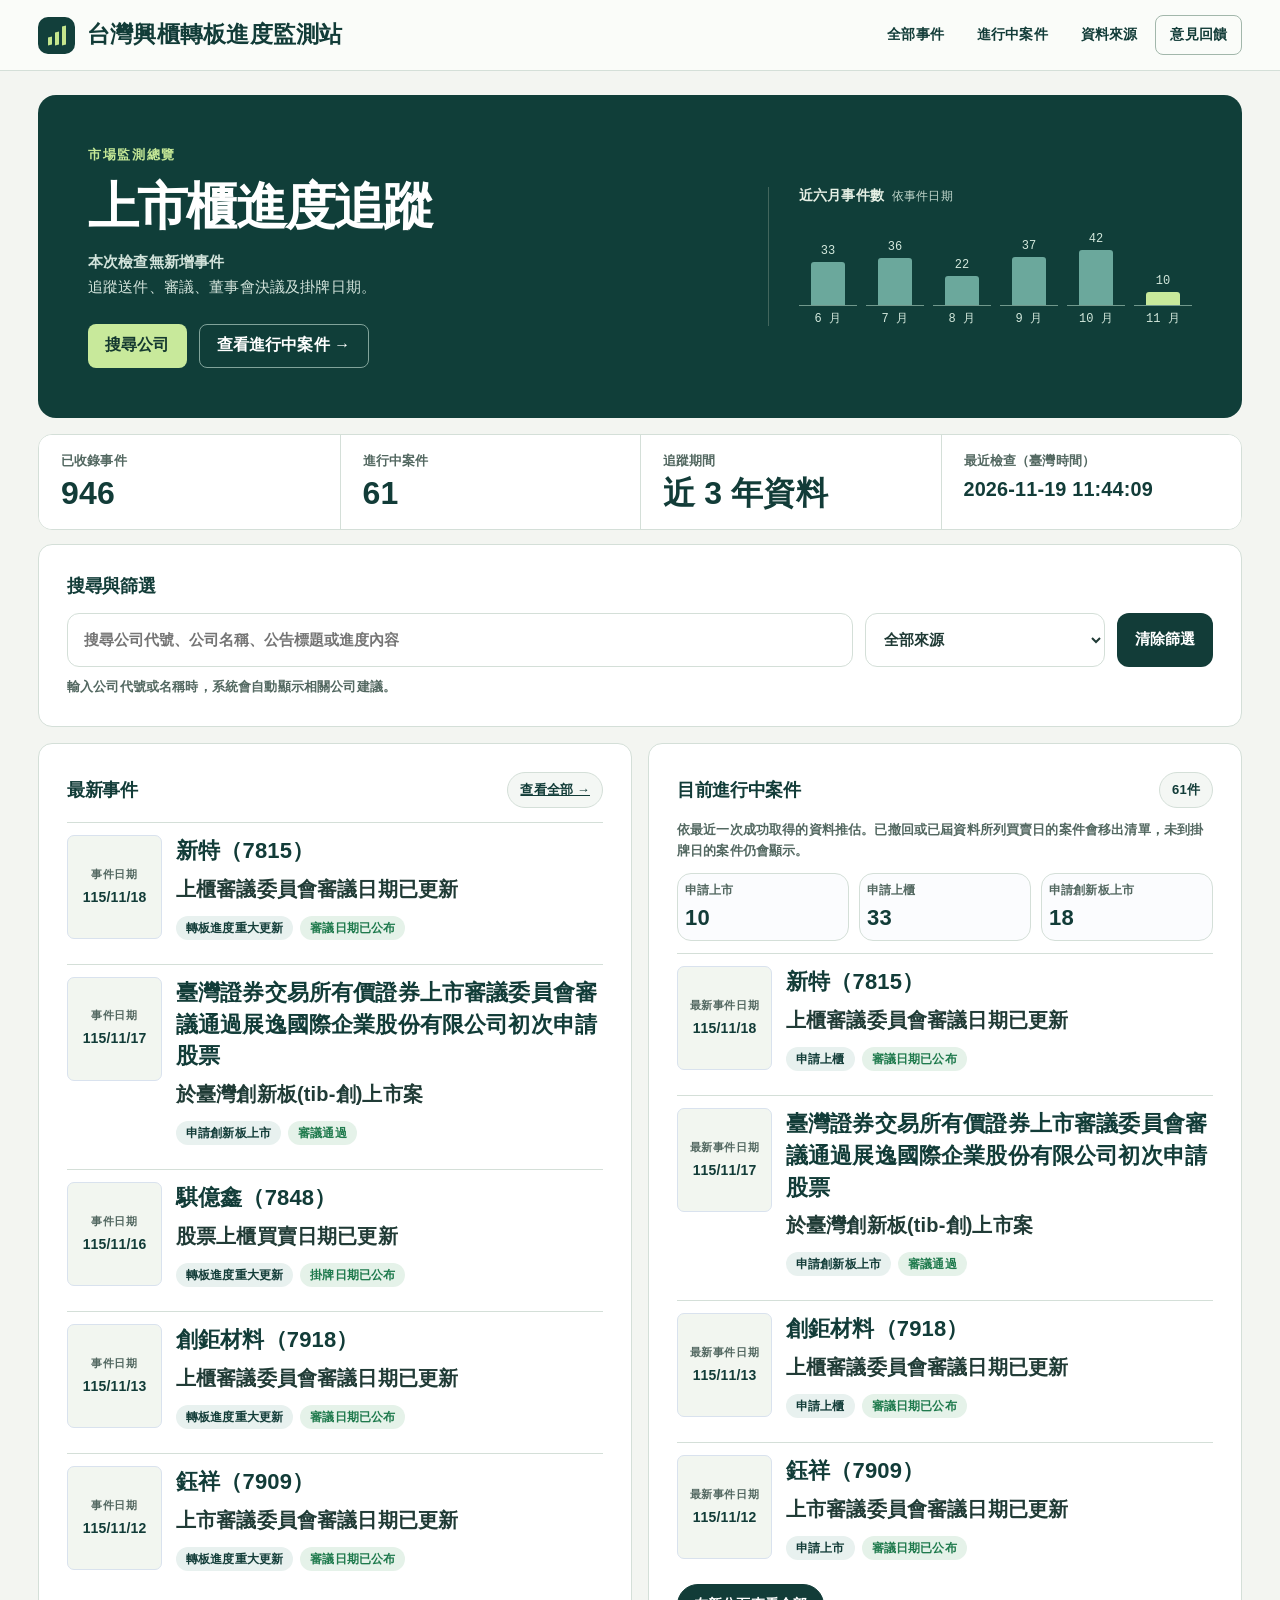
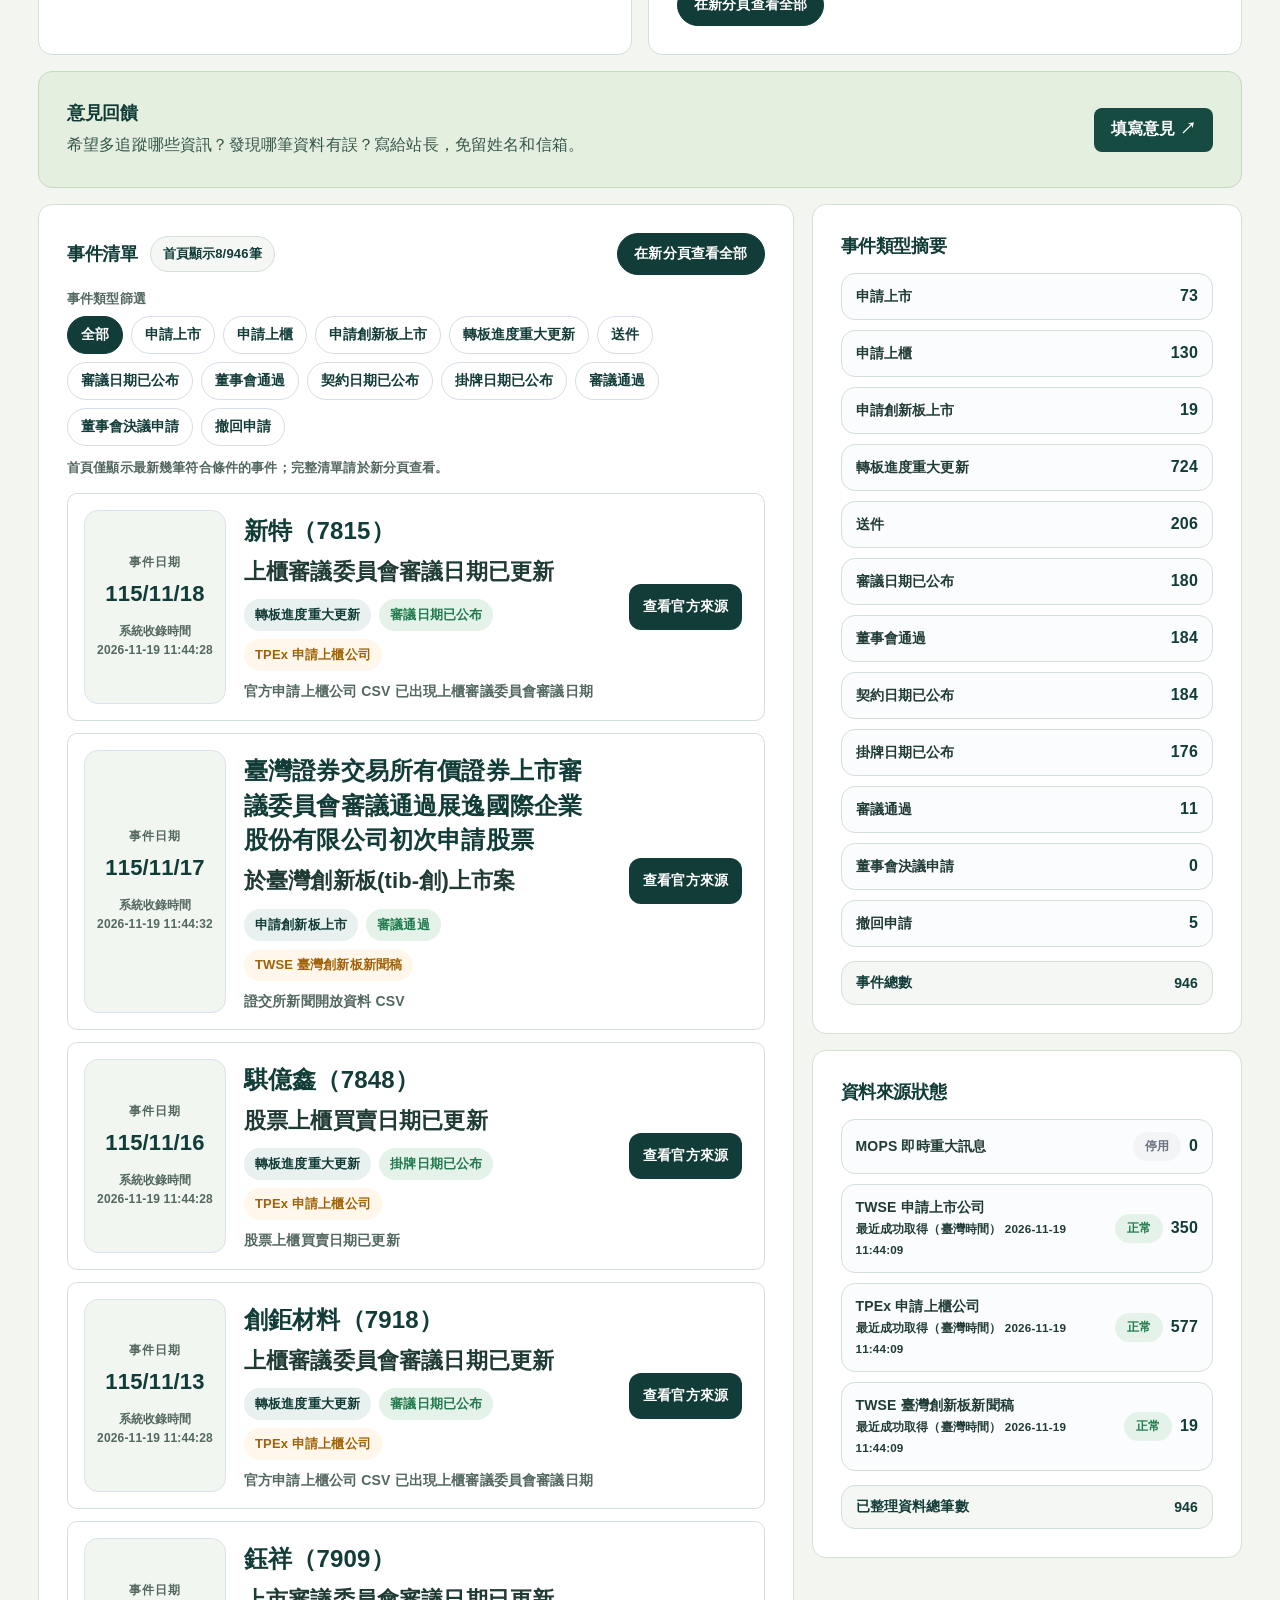
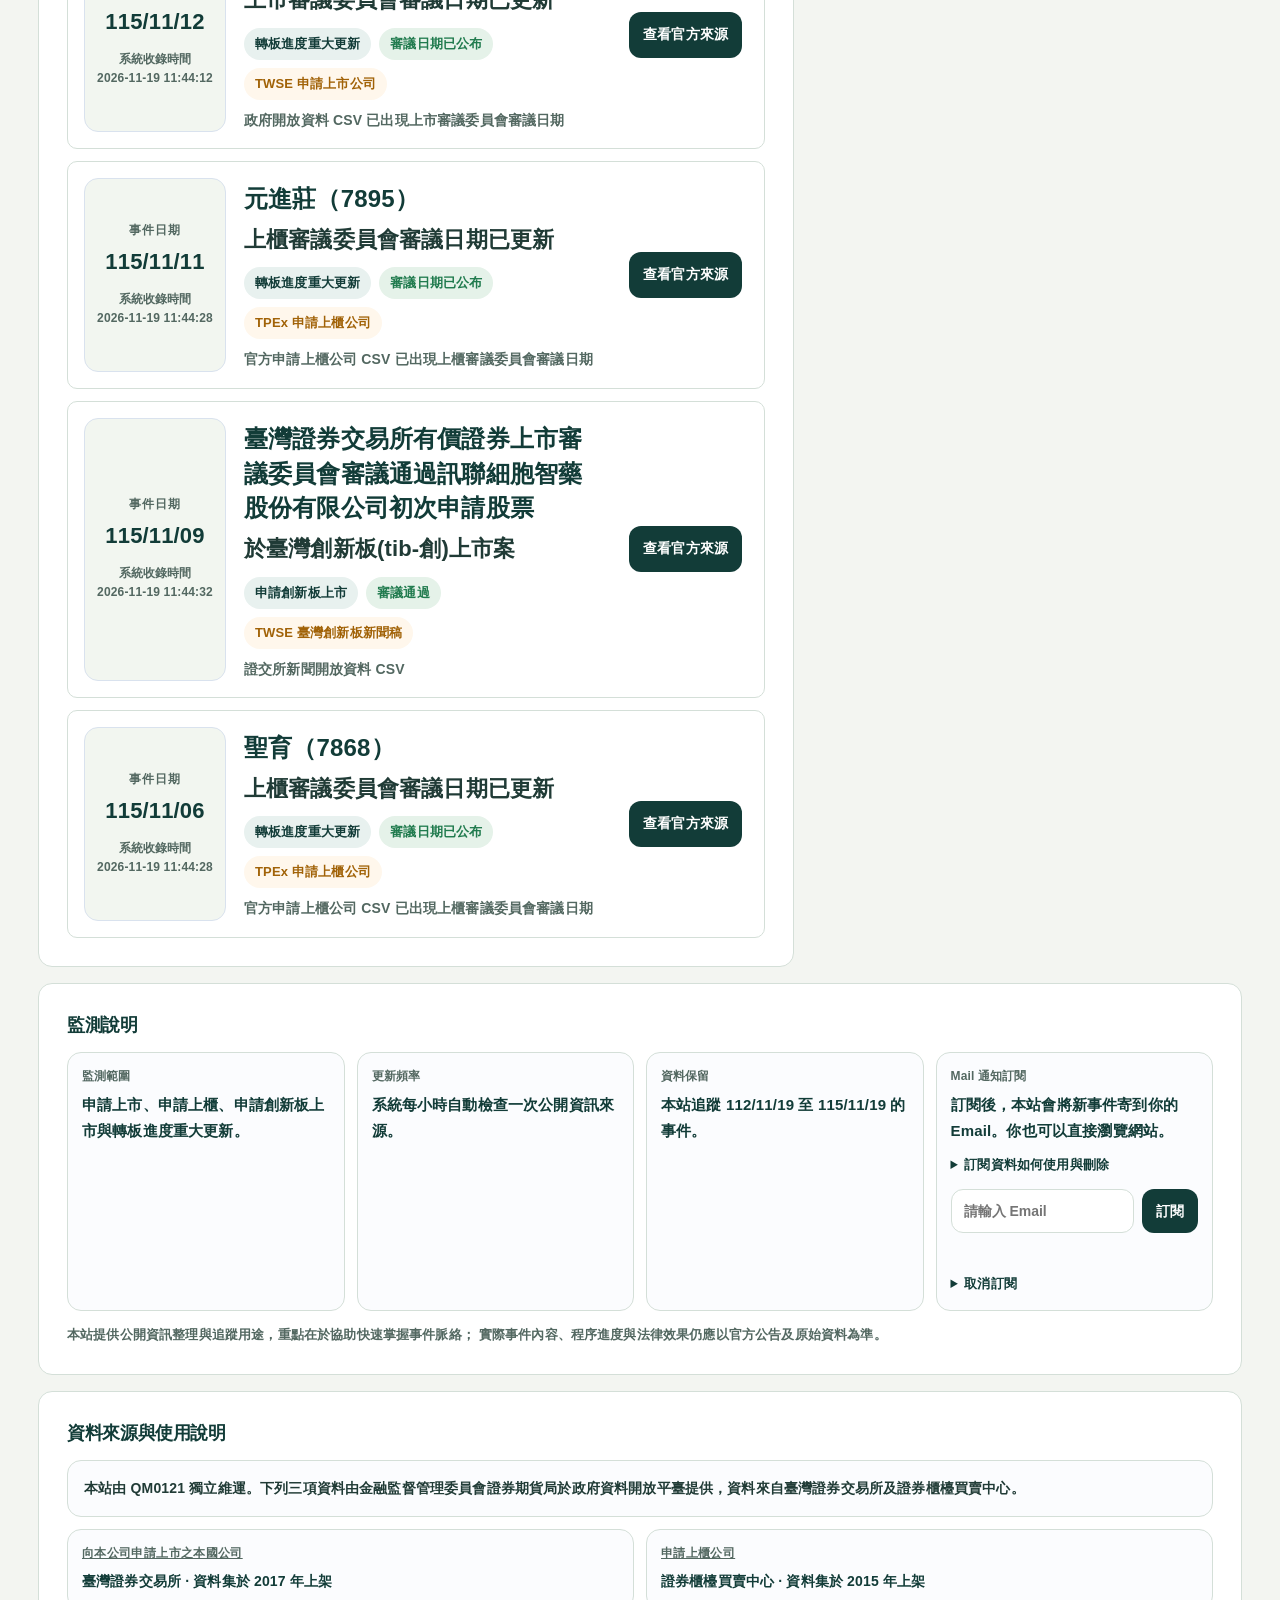
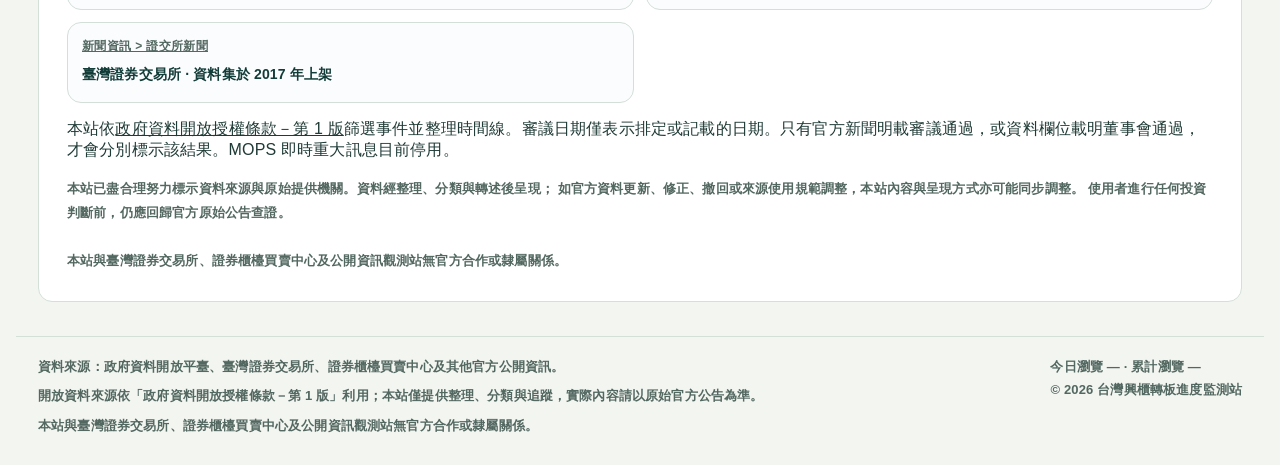
==== commit 74bd926c: "Refresh the monitoring dashboard and add private visitor feedback" ====
--- a/docs/index.html
+++ b/docs/index.html
@@ -1865,20 +1865,20 @@
       }
     }
   </style>
+  <link rel="stylesheet" href="./monitor-theme.css">
 </head>
 <body>
   <header class="site-header">
     <div class="shell header-inner">
-      <div>
+      <a class="brand" href="./index.html">
+        <span class="brand-mark" aria-hidden="true"><i></i><i></i><i></i></span>
         <h1 class="brand-title">台灣興櫃轉板進度監測站</h1>
-        <p class="brand-subtitle">監測申請上市、申請上櫃、申請創新板上市及轉板進度重大更新</p>
-      </div>
+      </a>
       <nav class="nav" aria-label="主要導覽">
-        <a href="#overview">總覽</a>
-        <a href="#events-section">事件清單</a>
-        <a href="#summary-section">資料摘要</a>
-        <a href="#monitor-note">監測說明</a>
+        <a href="./events.html">全部事件</a>
+        <a href="./active-cases.html">進行中案件</a>
         <a href="#data-disclosure">資料來源</a>
+        <a class="feedback-nav" href="#feedback">意見回饋</a>
       </nav>
     </div>
   </header>
@@ -1886,52 +1886,32 @@
   <main class="shell page" id="overview">
     <section class="hero" aria-live="polite">
       <div class="hero-main">
-        <div class="hero-eyebrow">LISTING MONITOR</div>
-        <h2 class="hero-title" id="runStatusTitle">載入本輪檢查結果中…</h2>
-        <p class="hero-desc" id="runStatusDesc">系統正在讀取最新監測狀態。</p>
+        <div>
+          <div class="hero-eyebrow">市場監測總覽</div>
+          <h2 class="hero-title">上市櫃進度追蹤</h2>
+          <p class="hero-desc"><strong id="runStatusTitle">讀取監測狀態中…</strong><br><span id="runStatusDesc"></span></p>
+          <div class="hero-actions"><a href="#company-search">搜尋公司</a><a href="./active-cases.html">查看進行中案件 →</a></div>
+        </div>
+        <figure class="activity"><figcaption>近六月事件數<small>依事件日期</small></figcaption>
+          <div class="activity-bars" id="activityBars"></div>
+        </figure>
       </div>
     </section>
 
-    <section class="kpi-grid">
-      <article class="kpi-card">
-        <div class="kpi-label">上次檢查時間</div>
-        <div class="kpi-value" id="lastChecked">—</div>
-        <div class="kpi-note">系統排程完成後自動更新</div>
-      </article>
-
-      <article class="kpi-card">
-        <div class="kpi-label">資料索取範圍</div>
-        <div class="kpi-value" id="dataWindowLabel">近 3 年資料</div>
-        <div class="kpi-note">超過期間的舊資料會自動汰除</div>
-      </article>
-
-      <article class="kpi-card">
-        <div class="kpi-label">目前保留期間</div>
-        <div class="kpi-value"><span id="dataWindowStart">—</span> ～ <span id="dataWindowEnd">—</span></div>
-        <div class="kpi-note">依每日更新自動往前滾動</div>
-      </article>
-
-      <article class="kpi-card">
-        <div class="kpi-label">今日瀏覽次數</div>
-        <div class="kpi-value" id="todayPageviews">—</div>
-        <div class="kpi-note">依 GoatCounter 公開統計顯示</div>
-      </article>
-
-      <article class="kpi-card">
-        <div class="kpi-label">累計總瀏覽次數</div>
-        <div class="kpi-value" id="totalPageviews">—</div>
-        <div class="kpi-note">全站累計瀏覽統計</div>
-      </article>
-
+    <section class="kpi-grid" aria-label="監測數據">
+      <article class="kpi-card"><div class="kpi-label">已收錄事件</div><div class="kpi-value" id="heroEvents">—</div></article>
+      <article class="kpi-card"><div class="kpi-label">進行中案件</div><div class="kpi-value" id="heroCases">—</div></article>
+      <article class="kpi-card"><div class="kpi-label">追蹤期間</div><div class="kpi-value" id="dataWindowLabel">—</div></article>
+      <article class="kpi-card"><div class="kpi-label">最近檢查（臺灣時間）</div><div class="kpi-value" id="lastChecked">—</div></article>
     </section>
 
-    <section class="panel filter-panel">
+    <section class="panel filter-panel" id="company-search">
       <h2 class="panel-title">搜尋與篩選</h2>
       <div class="filter-grid">
         <div class="search-wrap" id="searchWrap">
           <input
             id="search"
-            class="search-box"
+            class="search-box" aria-label="搜尋公司或事件"
             type="search"
             autocomplete="off"
             placeholder="搜尋公司代號、公司名稱、公告標題或進度內容"
@@ -1964,10 +1944,11 @@
       <div id="timelineList" class="timeline-list"></div>
     </section>
 
+    <div class="monitor-pair">
     <section class="panel latest-panel home-stack-panel">
       <div class="section-head">
         <h2 class="panel-title" style="margin:0;">最新事件</h2>
-        <div class="result-count">顯示最新 10 筆</div>
+        <a class="result-count" href="./events.html">查看全部 →</a>
       </div>
       <div id="latestEvents" class="mini-list"></div>
     </section>
@@ -1985,6 +1966,11 @@
       <a class="active-open-all" href="./active-cases.html" target="_blank" rel="noopener noreferrer">在新分頁查看全部</a>
     </section>
 
+    </div>
+    <section class="feedback-panel panel" id="feedback" aria-labelledby="feedback-title">
+      <div><h2 class="panel-title" id="feedback-title">意見回饋</h2><p>希望多追蹤哪些資訊？發現哪筆資料有誤？寫給站長，免留姓名和信箱。</p></div>
+      <a class="feedback-cta" href="https://docs.google.com/forms/d/e/1FAIpQLScfCd0Z0OJt_8sUv1SPJhxjxrgDYZlYjLH2r2P6TMyzKuxDQw/viewform" target="_blank" rel="noopener noreferrer">填寫意見 ↗</a>
+    </section>
     <section class="content-grid" id="events-section">
       <section class="panel">
         <div class="events-toolbar">
@@ -2033,7 +2019,7 @@
         </div>
         <div class="monitor-note-item">
           <div class="monitor-note-label">資料保留</div>
-          <div class="monitor-note-value">網站僅保留近三年事件，超出期間會自動汰除。</div>
+          <div class="monitor-note-value">本站追蹤 <span id="dataWindowStart">—</span> 至 <span id="dataWindowEnd">—</span> 的事件。</div>
         </div>
         <div class="monitor-note-item">
           <div class="monitor-note-label">Mail 通知訂閱</div>
@@ -2101,7 +2087,7 @@
         <div>開放資料來源依「政府資料開放授權條款－第 1 版」利用；本站僅提供整理、分類與追蹤，實際內容請以原始官方公告為準。</div>
         <div>本站與臺灣證券交易所、證券櫃檯買賣中心及公開資訊觀測站無官方合作或隸屬關係。</div>
       </div>
-      <div>© 2026 台灣興櫃轉板進度監測站</div>
+      <div>今日瀏覽 <span id="todayPageviews">—</span> · 累計瀏覽 <span id="totalPageviews">—</span><br>© 2026 台灣興櫃轉板進度監測站</div>
     </div>
   </footer>
 
@@ -2457,6 +2443,33 @@
       return true;
     }
 
+    function renderActivity(list, asOf) {
+      const container = document.getElementById("activityBars");
+      const cutoff = eventDateRank(asOf);
+      if (!cutoff) {
+        container.textContent = "暫無統計資料";
+        return;
+      }
+      const year = Math.floor(cutoff / 10000);
+      const month = Math.floor(cutoff / 100) % 100;
+      const counts = new Map();
+      for (let offset = 5; offset >= 0; offset--) {
+        const date = new Date(Date.UTC(year, month - 1 - offset, 1));
+        counts.set(date.getUTCFullYear() * 100 + date.getUTCMonth() + 1, 0);
+      }
+      for (const event of list) {
+        const day = eventDateRank(event.event_date);
+        const key = Math.floor(day / 100);
+        if (day <= cutoff && counts.has(key)) counts.set(key, counts.get(key) + 1);
+      }
+      const max = Math.max(1, ...counts.values());
+      container.innerHTML = [...counts].map(([key, count]) => `
+        <div class="activity-col" title="${Math.floor(key / 100)} 年 ${key % 100} 月，${count} 筆">
+          <div class="activity-track"><strong>${count}</strong><b aria-hidden="true" style="height:${Math.round(55 * count / max)}px"></b></div>
+          <small>${key % 100} 月</small>
+        </div>`).join("");
+    }
+
     function renderRunStatus() {
       const newCount = Number(status.new_event_count ?? 0);
 
@@ -2465,13 +2478,16 @@
       document.getElementById("dataWindowStart").textContent = formatROCDate(status.data_window_start);
       document.getElementById("dataWindowEnd").textContent = formatROCDate(status.data_window_end);
 
-      if (newCount > 0) {
-        document.getElementById("runStatusTitle").textContent = `本輪新增 ${newCount} 筆新事件`;
-        document.getElementById("runStatusDesc").textContent = `系統已於 ${compactDateTime(status.last_checked_at)} 完成檢查，並更新最新符合條件的公開事件。`;
-      } else {
-        document.getElementById("runStatusTitle").textContent = "本輪無新事件";
-        document.getElementById("runStatusDesc").textContent = `系統已於 ${compactDateTime(status.last_checked_at)} 完成例行檢查，未發現符合條件之新事件。`;
-      }
+      const failed = Object.values(status.sources || {}).filter(source => source.ok === false);
+      document.getElementById("runStatusTitle").textContent = status.last_run_ok
+        ? (newCount ? `本次新增 ${newCount} 筆事件` : "本次檢查無新增事件")
+        : "本次監測狀態待確認";
+      document.getElementById("runStatusDesc").textContent = failed.length
+        ? failed.map(source => source.label).join("、") + "暫時沿用上次資料。"
+        : "追蹤送件、審議、董事會決議及掛牌日期。";
+      document.getElementById("heroEvents").textContent = events.length.toLocaleString("zh-TW");
+      renderActivity(events, status.data_window_end);
+
     }
 
     function renderChips() {
@@ -2586,7 +2602,7 @@
 
 
     function renderLatestEvents() {
-      const latest = sortEventsByDateDesc(events).slice(0, 10);
+      const latest = sortEventsByDateDesc(events).slice(0, 5);
       const container = document.getElementById("latestEvents");
 
       if (!latest.length) {
@@ -2629,6 +2645,7 @@
       });
 
       document.getElementById("activeCaseTotal").textContent = cases.length;
+      document.getElementById("heroCases").textContent = cases.length;
       document.getElementById("activeSummary").innerHTML = Object.entries(counts).map(([label, count]) => `
         <div class="active-summary-card">
           <div class="active-summary-label">${esc(label)}</div>
@@ -2637,7 +2654,7 @@
       `).join("");
 
       const container = document.getElementById("activeCases");
-      const visibleCases = cases.slice(0, 6);
+      const visibleCases = cases.slice(0, 4);
 
       if (!visibleCases.length) {
         container.innerHTML = '<div class="empty-state">目前沒有可判定為進行中的案件。</div>';
--- a/docs/monitor-theme.css
+++ b/docs/monitor-theme.css
@@ -0,0 +1,97 @@
+:root {
+  --navy: #123c38;
+  --navy-2: #215952;
+  --navy-3: #24736a;
+  --bg: #f3f5f1;
+  --surface-soft: #f4f7f4;
+  --blue-soft: #e8f1ef;
+  --green-soft: #e5f2e9;
+  --muted: #536861;
+  --text: #203b36;
+  --line: #d4dfd8;
+  --shadow: none;
+}
+body { background: var(--bg); font-family: "Inter", "Noto Sans TC", "PingFang TC", "Microsoft JhengHei", sans-serif; }
+.shell { max-width: 1248px; }
+.site-header { background: #fafcf9; }
+.header-inner { min-height: 70px; }
+.brand { display: flex; align-items: center; gap: 12px; text-decoration: none; color: var(--navy); }
+.brand-title { font-size: clamp(17px, 1.8vw, 23px); font-weight: 800; letter-spacing: .01em; }
+.brand-mark { width: 37px; height: 37px; border-radius: 10px; display: flex; justify-content: center; align-items: flex-end; gap: 3px; padding: 9px; background: #123f3b; flex: none; }
+.brand-mark i { width: 4px; background: #c4e58d; transform: skewY(-12deg); }
+.brand-mark i:nth-child(1) { height: 8px; }
+.brand-mark i:nth-child(2) { height: 13px; }
+.brand-mark i:nth-child(3) { height: 19px; }
+.nav { gap: 3px; }
+.nav a { color: var(--navy); font-size: 14px; border-radius: 8px; }
+.nav .feedback-nav { border: 1px solid #a2b7ab; }
+.page { padding-top: 24px; }
+[id] { scroll-margin-top: 90px; }
+.hero-main, .subpage .hero {
+  background: #103e39; color: white; border: 0; border-radius: 18px;
+  padding: clamp(24px, 4vw, 50px); box-shadow: none;
+}
+.hero-main { display: grid; grid-template-columns: 1.2fr .8fr; gap: 44px; align-items: center; }
+.hero-main::before { display: none; }
+.hero-title { color: #fff; font-size: clamp(30px, 4vw, 53px); line-height: 1.22; letter-spacing: -.035em; }
+.hero-main .hero-desc, .subpage .hero-desc, .subpage .definition-note { color: #d2e3db; line-height: 1.65; font-weight: 500; }
+.subpage .definition-note { background: transparent; border: 0; padding: 0; margin: 10px 0 0; }
+.hero-eyebrow { margin: 0 0 12px; color: #c6e997; font-size: 13px; letter-spacing: .13em; }
+.hero-actions { display: flex; flex-wrap: wrap; gap: 12px; margin-top: 24px; }
+.hero-actions a, .feedback-cta { display: inline-flex; align-items: center; justify-content: center; min-height: 44px; border-radius: 8px; padding: 9px 17px; text-decoration: none; font-weight: 750; }
+.hero-actions a:first-child { background: #c8e99b; color: #153930; }
+.hero-actions a + a { border: 1px solid #81a39a; color: #fff; }
+.activity { margin: 0; padding-left: 30px; border-left: 1px solid #42665d; }
+.activity figcaption { color: #e6f0e5; font-size: 14px; font-weight: 700; }
+.activity figcaption small { font-weight: 400; color: #c4d9ce; margin-left: 8px; }
+.activity-bars { display: grid; grid-template-columns: repeat(6,1fr); gap: 9px; margin-top: 14px; }
+.activity-col { display: grid; grid-template-rows: 87px auto; text-align: center; gap: 6px; }
+.activity-track { display: flex; flex-direction: column; align-items: center; justify-content: flex-end; gap: 3px; border-bottom: 1px solid #71988c; }
+.activity-track strong, .activity-col small { color: #d3e8dc; font: 12px/1.2 "IBM Plex Mono", ui-monospace, monospace; }
+.activity-track b { display: block; width: min(34px, 80%); background: #6ba89c; border-radius: 3px 3px 0 0; }
+.activity-col:last-child .activity-track b { background: #c8e99b; }
+.panel, .kpi-card { border-radius: 14px; border: 1px solid var(--line); background: #fff; box-shadow: none; }
+.panel { padding: clamp(17px, 2.2vw, 28px); }
+.panel-title { color: var(--navy); letter-spacing: -.02em; }
+.kpi-grid { display: grid; grid-template-columns: repeat(4, minmax(0, 1fr)); gap: 0; border: 1px solid var(--line); background: #fff; border-radius: 14px; margin: 14px 0; overflow: hidden; }
+.kpi-card { border: 0; border-radius: 0; padding: 16px 22px; }
+.kpi-card + .kpi-card { border-left: 1px solid var(--line); }
+.kpi-value { color: var(--navy); font: 650 clamp(23px, 2.5vw, 34px)/1.2 "Inter", "Noto Sans TC", sans-serif; font-variant-numeric: tabular-nums; }
+.kpi-label { font-weight: 600; margin-bottom: 4px; }
+.monitor-pair { display: grid; grid-template-columns: repeat(2,minmax(0,1fr)); gap: 16px; margin: 16px 0; }
+.monitor-pair .home-stack-panel { margin: 0; min-width: 0; }
+.latest-item,.active-item,.event-card,.case-card { box-shadow: none; border-radius: 10px; }
+.monitor-pair .latest-item,.monitor-pair .active-item { grid-template-columns: 95px minmax(0,1fr); padding: 12px 0; border: 0; border-top: 1px solid var(--line); border-radius: 0; background: white; }
+.mini-date-box,.date-box { background: #f2f6f0; color: var(--navy); }
+.monitor-pair .mini-date-box { align-self: start; border-radius: 7px; padding: 8px 4px; }
+.monitor-pair .mini-date-value { font-size: 14px; font-variant-numeric: tabular-nums; }
+.monitor-pair .active-summary { grid-template-columns: repeat(3,minmax(0,1fr)); }
+.monitor-pair .active-summary-card { padding: 7px; }
+.feedback-panel { display: flex; align-items: center; justify-content: space-between; gap: 20px; background: #e4efdf; border-color: #c6d9bd; margin: 16px 0; }
+.feedback-panel h2 { margin: 0 0 6px; }
+.feedback-panel p { margin: 0; color: #36564a; line-height: 1.65; }
+.feedback-cta { background: #164b41; color: #fff; flex: none; }
+.feedback-cta:hover, .hero-actions a:hover { filter: brightness(.93); }
+a:focus-visible, button:focus-visible, input:focus-visible, select:focus-visible { outline: 3px solid #ac6e21; outline-offset: 3px; }
+@media (max-width: 820px) {
+  .hero-main { grid-template-columns: 1fr 0.85fr; gap: 18px; }
+  .header-inner { padding-block: 10px; align-items: flex-start; min-height: auto; flex-direction: column; gap: 7px; }
+  .nav { display: flex; flex-wrap: wrap; overflow: visible; max-width: 100%; }
+  .nav a { padding: 6px 9px; }
+  .monitor-pair { grid-template-columns: 1fr; }
+  [id] { scroll-margin-top: 118px; }
+}
+@media (max-width: 620px) {
+  .hero-main { grid-template-columns: 1fr; gap: 22px; }
+  .activity { border: 0; border-top: 1px solid #42665d; padding: 14px 0 0; }
+  .activity-col { grid-template-rows: 75px auto; }
+  .kpi-grid { grid-template-columns: repeat(2,minmax(0,1fr)); }
+  .kpi-card { padding: 12px 16px; }
+  .kpi-card:nth-child(3) { border-left: 0; }
+  .kpi-card:nth-child(n+3) { border-top: 1px solid var(--line); }
+  .feedback-panel { flex-direction: column; align-items: stretch; }
+  .site-header { position: static; }
+  [id] { scroll-margin-top: 12px; }
+}
+@media (prefers-reduced-motion: reduce) { html { scroll-behavior: auto; } }
+#lastChecked { font-size: clamp(15px, 1.55vw, 21px); line-height: 1.55; }
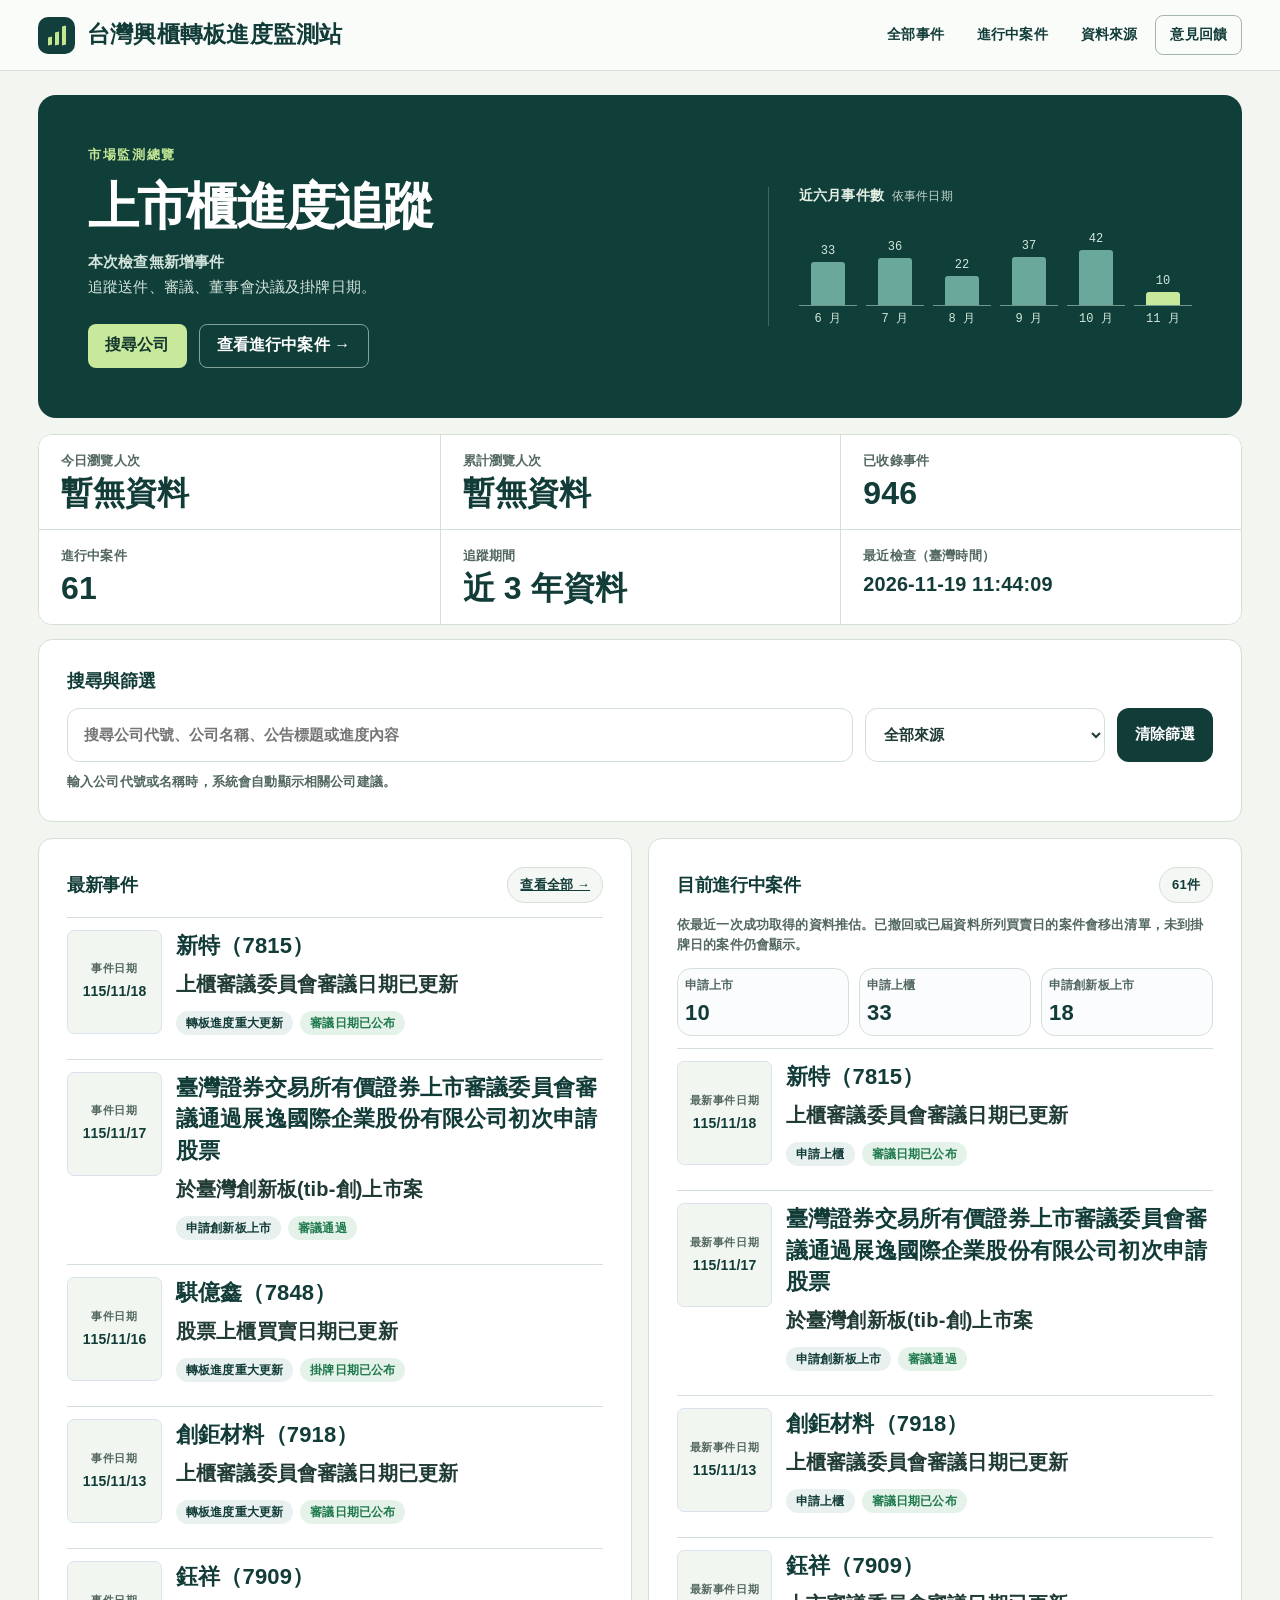
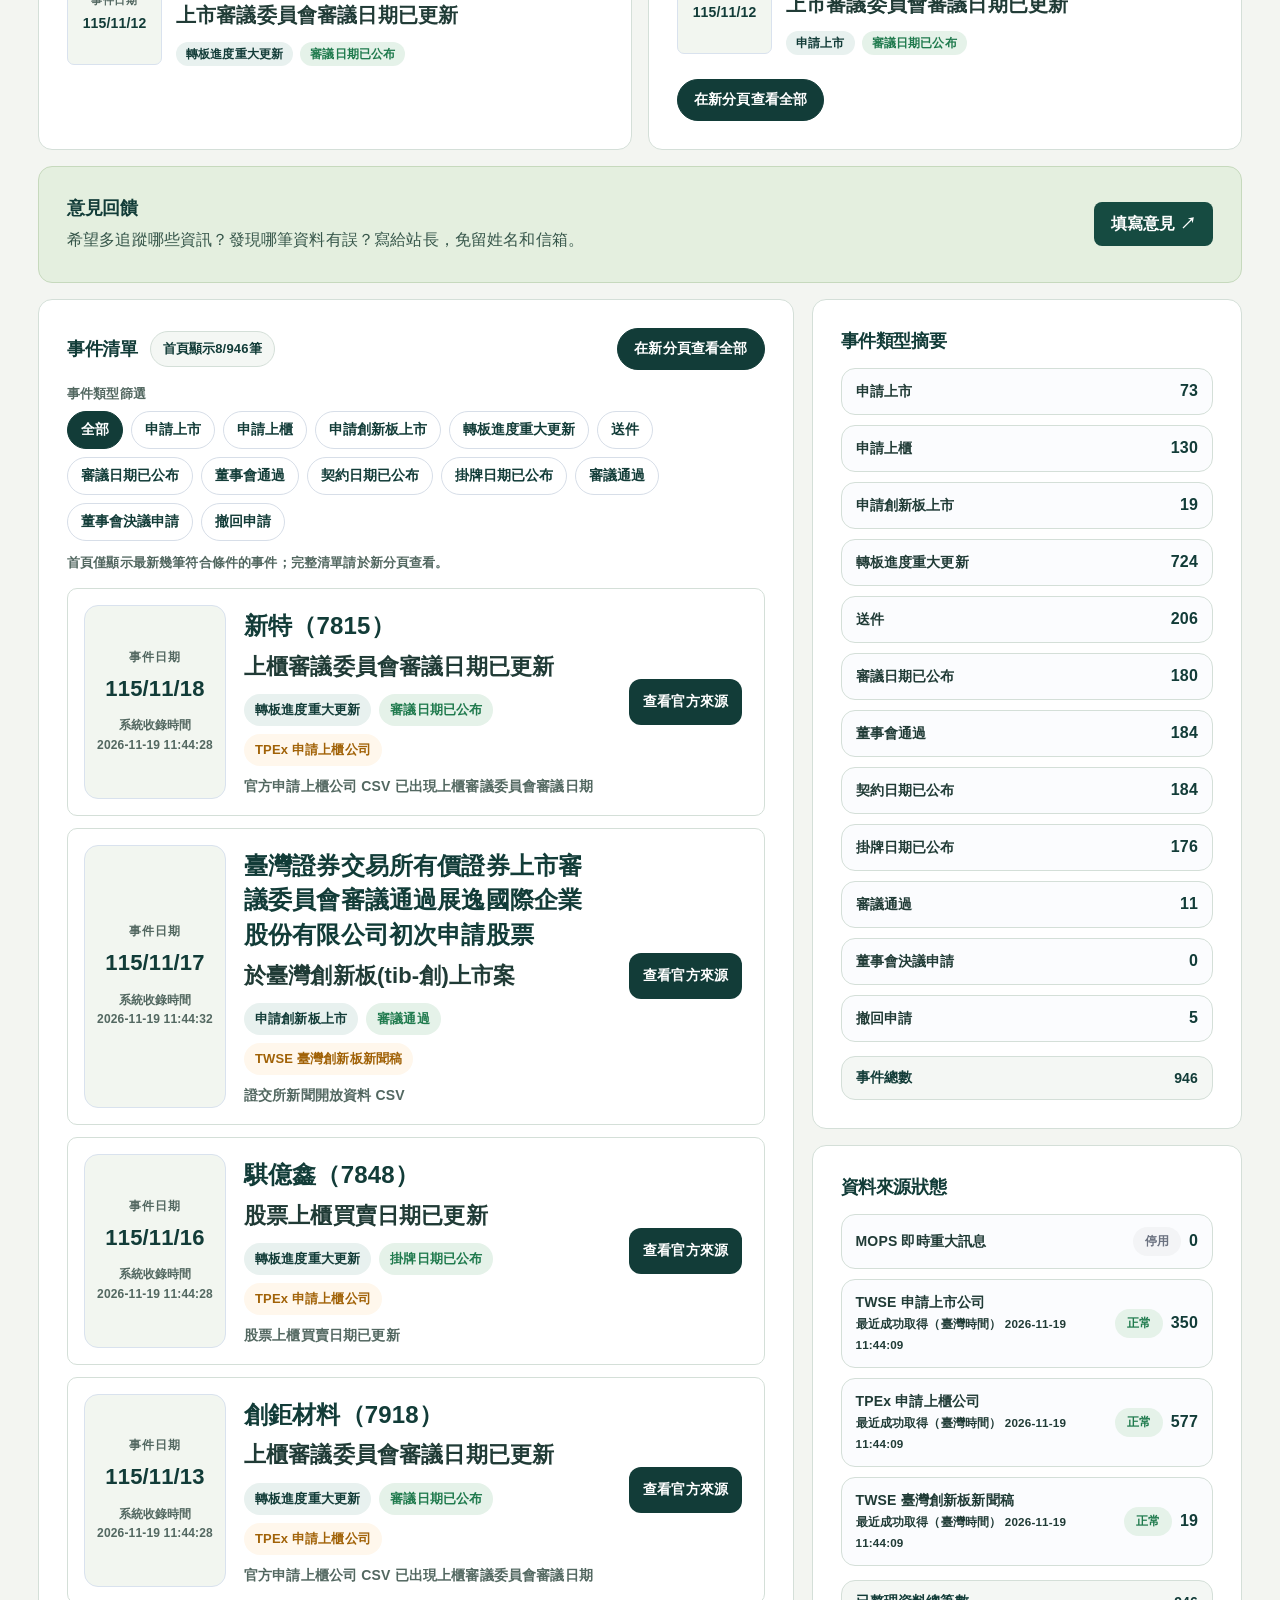
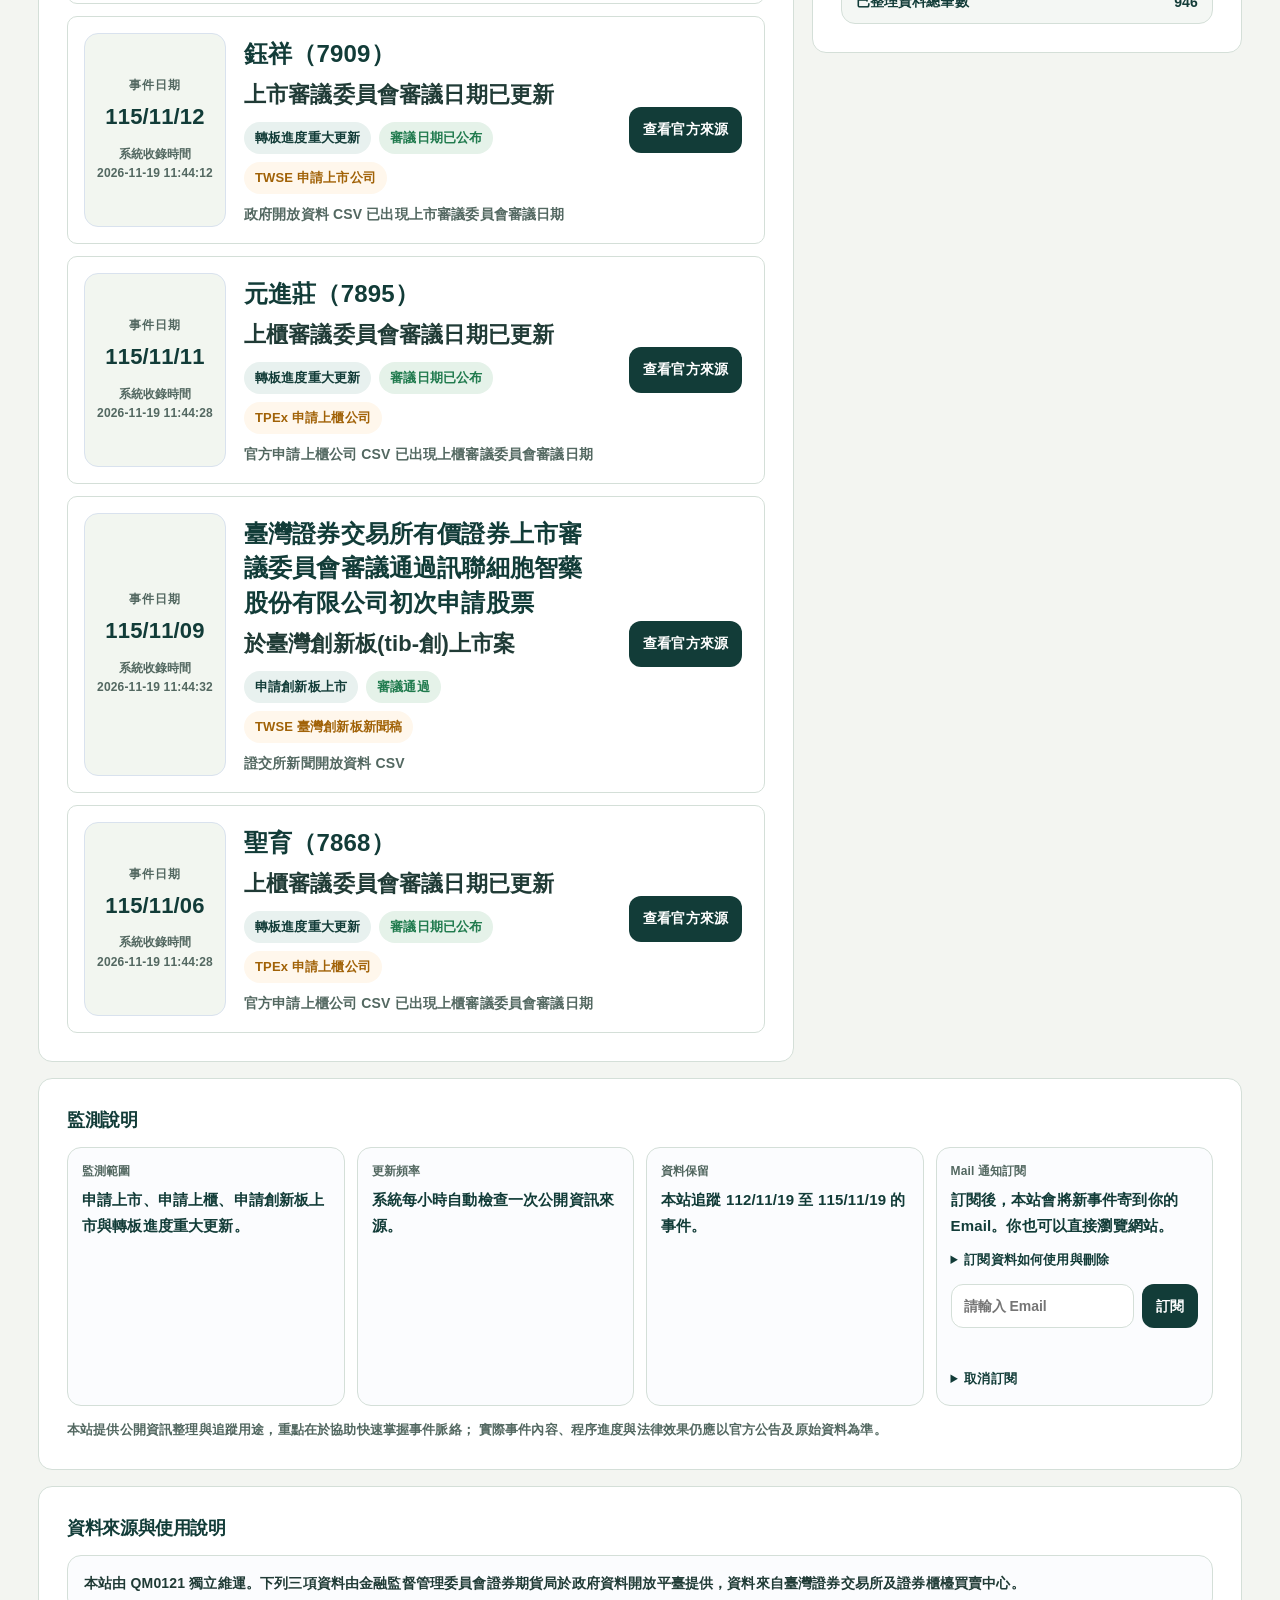
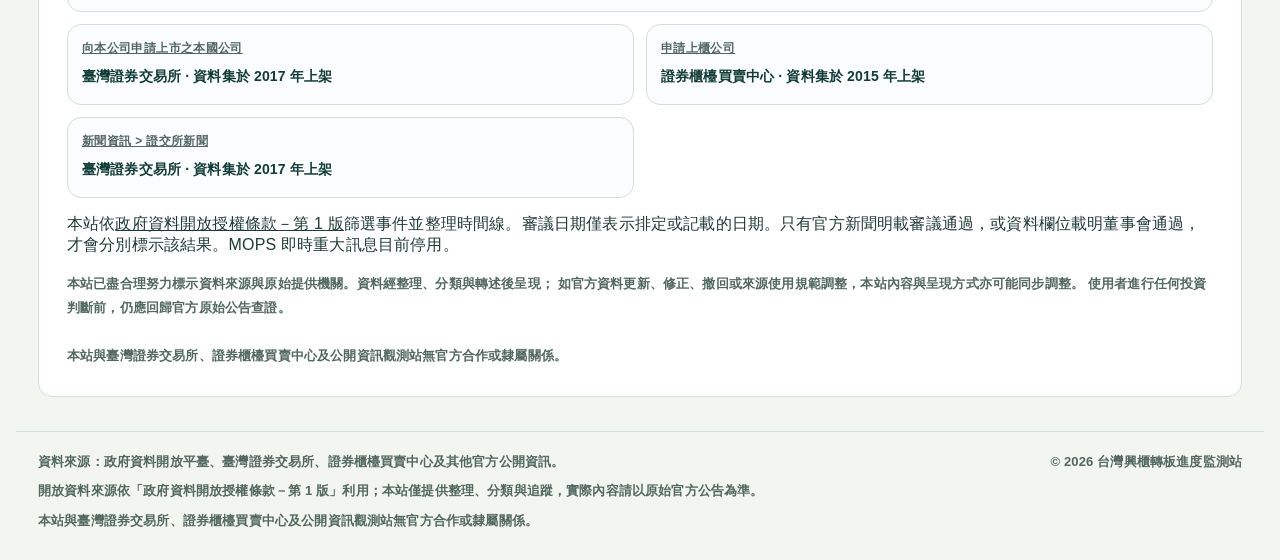
==== commit 8ea50336: "Restore daily and total view counts to the dashboard" ====
--- a/docs/index.html
+++ b/docs/index.html
@@ -1898,7 +1898,9 @@
       </div>
     </section>
 
-    <section class="kpi-grid" aria-label="監測數據">
+    <section id="view-stats" class="kpi-grid" aria-label="瀏覽與監測統計">
+      <article class="kpi-card"><div class="kpi-label">今日瀏覽人次</div><div class="kpi-value" id="todayPageviews">—</div></article>
+      <article class="kpi-card"><div class="kpi-label">累計瀏覽人次</div><div class="kpi-value" id="totalPageviews">—</div></article>
       <article class="kpi-card"><div class="kpi-label">已收錄事件</div><div class="kpi-value" id="heroEvents">—</div></article>
       <article class="kpi-card"><div class="kpi-label">進行中案件</div><div class="kpi-value" id="heroCases">—</div></article>
       <article class="kpi-card"><div class="kpi-label">追蹤期間</div><div class="kpi-value" id="dataWindowLabel">—</div></article>
@@ -2087,7 +2089,7 @@
         <div>開放資料來源依「政府資料開放授權條款－第 1 版」利用；本站僅提供整理、分類與追蹤，實際內容請以原始官方公告為準。</div>
         <div>本站與臺灣證券交易所、證券櫃檯買賣中心及公開資訊觀測站無官方合作或隸屬關係。</div>
       </div>
-      <div>今日瀏覽 <span id="todayPageviews">—</span> · 累計瀏覽 <span id="totalPageviews">—</span><br>© 2026 台灣興櫃轉板進度監測站</div>
+      <div>© 2026 台灣興櫃轉板進度監測站</div>
     </div>
   </footer>
 
@@ -2806,30 +2808,25 @@
       const today = taiwanDateString();
 
       const totalUrl = "https://qm0121.goatcounter.com/counter/TOTAL.json";
-      const todayUrl = `https://qm0121.goatcounter.com/counter/TOTAL.json?start=${today}`;
-
-      try {
-        const [todayRes, totalRes] = await Promise.all([
-          fetch(todayUrl, { cache: "no-store" }),
-          fetch(totalUrl, { cache: "no-store" })
-        ]);
-
-        if (!todayRes.ok || !totalRes.ok) throw new Error("GoatCounter counter request failed");
-
-        const [todayData, totalData] = await Promise.all([
-          todayRes.json(),
-          totalRes.json()
-        ]);
-
-        todayEl.textContent = todayData.count || "0";
-        totalEl.textContent = totalData.count || "0";
-      } catch (error) {
-        todayEl.textContent = "—";
-        totalEl.textContent = "—";
-      }
+      async function showCount(element, url) {
+        try {
+          const response = await fetch(url, { cache: "no-store" });
+          if (!response.ok) throw new Error("Counter unavailable");
+          const { count } = await response.json();
+          if (count == null || count === "") throw new Error("Count missing");
+          element.textContent = String(count);
+        } catch {
+          element.textContent = "暫無資料";
+        }
+      }
+      await Promise.all([
+        showCount(todayEl, totalUrl + "?start=" + today),
+        showCount(totalEl, totalUrl)
+      ]);
     }
 
     async function init() {
+      renderVisitCounters();
       try {
         const [eventsRes, statusRes] = await Promise.all([
           fetch("./data/alerts.json", { cache: "no-store" }),
@@ -2849,12 +2846,10 @@
         renderTypeSummary();
         renderSourceSummary();
         initMailSubscribe();
-        renderVisitCounters();
       } catch (error) {
         document.getElementById("runStatusTitle").textContent = "資料載入失敗";
         document.getElementById("runStatusDesc").textContent = "網站暫時無法讀取最新資料，請稍後重新整理。";
         eventsEl.innerHTML = '<div class="empty-state">資料讀取失敗，請稍後重新整理。</div>';
-        renderVisitCounters();
       }
     }
 
--- a/docs/monitor-theme.css
+++ b/docs/monitor-theme.css
@@ -53,9 +53,13 @@
 .panel, .kpi-card { border-radius: 14px; border: 1px solid var(--line); background: #fff; box-shadow: none; }
 .panel { padding: clamp(17px, 2.2vw, 28px); }
 .panel-title { color: var(--navy); letter-spacing: -.02em; }
-.kpi-grid { display: grid; grid-template-columns: repeat(4, minmax(0, 1fr)); gap: 0; border: 1px solid var(--line); background: #fff; border-radius: 14px; margin: 14px 0; overflow: hidden; }
-.kpi-card { border: 0; border-radius: 0; padding: 16px 22px; }
+.kpi-grid { display: grid; grid-template-columns: repeat(3, minmax(0, 1fr)); gap: 0; border: 1px solid var(--line); background: #fff; border-radius: 14px; margin: 14px 0; overflow: hidden; }
+.kpi-card { min-width: 0; border: 0; border-radius: 0; padding: 16px 22px; }
 .kpi-card + .kpi-card { border-left: 1px solid var(--line); }
+@media (min-width: 621px) {
+  .kpi-card:nth-child(4) { border-left: 0; }
+  .kpi-card:nth-child(n+4) { border-top: 1px solid var(--line); }
+}
 .kpi-value { color: var(--navy); font: 650 clamp(23px, 2.5vw, 34px)/1.2 "Inter", "Noto Sans TC", sans-serif; font-variant-numeric: tabular-nums; }
 .kpi-label { font-weight: 600; margin-bottom: 4px; }
 .monitor-pair { display: grid; grid-template-columns: repeat(2,minmax(0,1fr)); gap: 16px; margin: 16px 0; }
@@ -87,7 +91,7 @@
   .activity-col { grid-template-rows: 75px auto; }
   .kpi-grid { grid-template-columns: repeat(2,minmax(0,1fr)); }
   .kpi-card { padding: 12px 16px; }
-  .kpi-card:nth-child(3) { border-left: 0; }
+  .kpi-card:nth-child(odd) { border-left: 0; }
   .kpi-card:nth-child(n+3) { border-top: 1px solid var(--line); }
   .feedback-panel { flex-direction: column; align-items: stretch; }
   .site-header { position: static; }
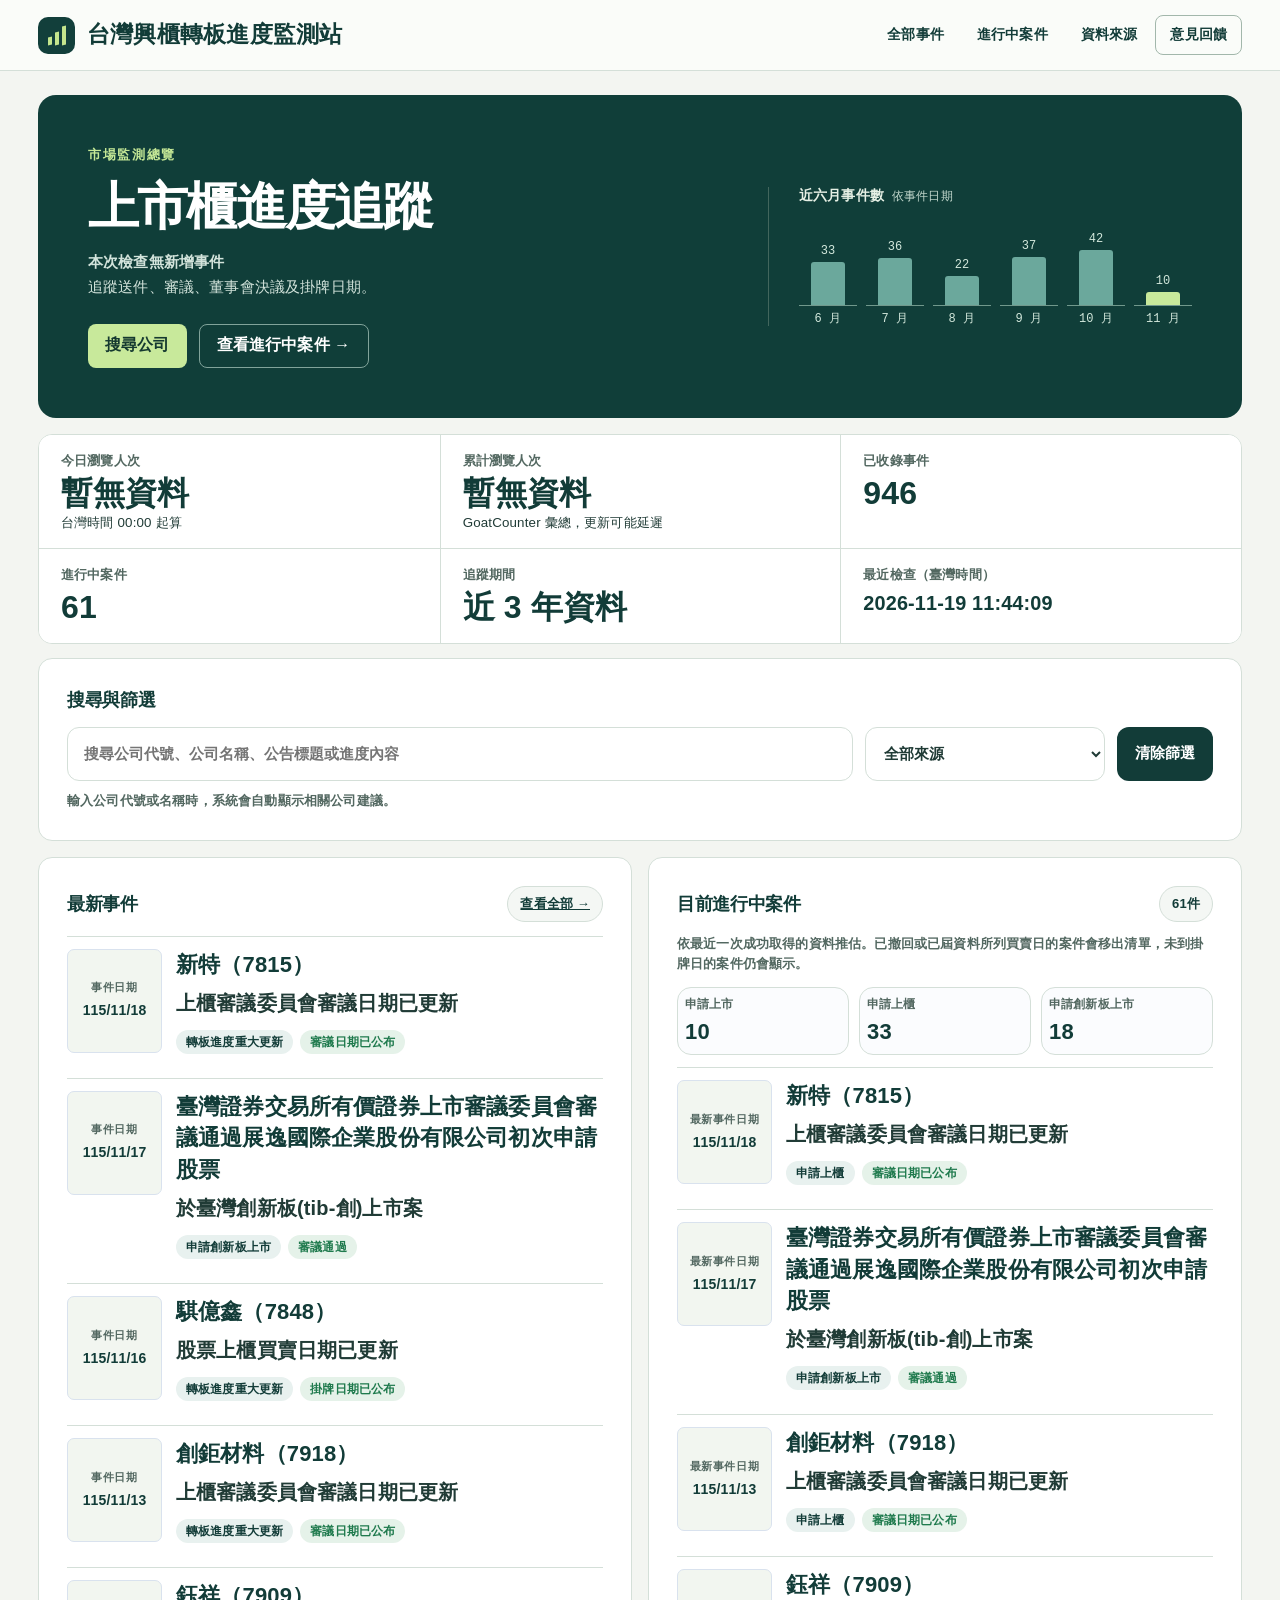
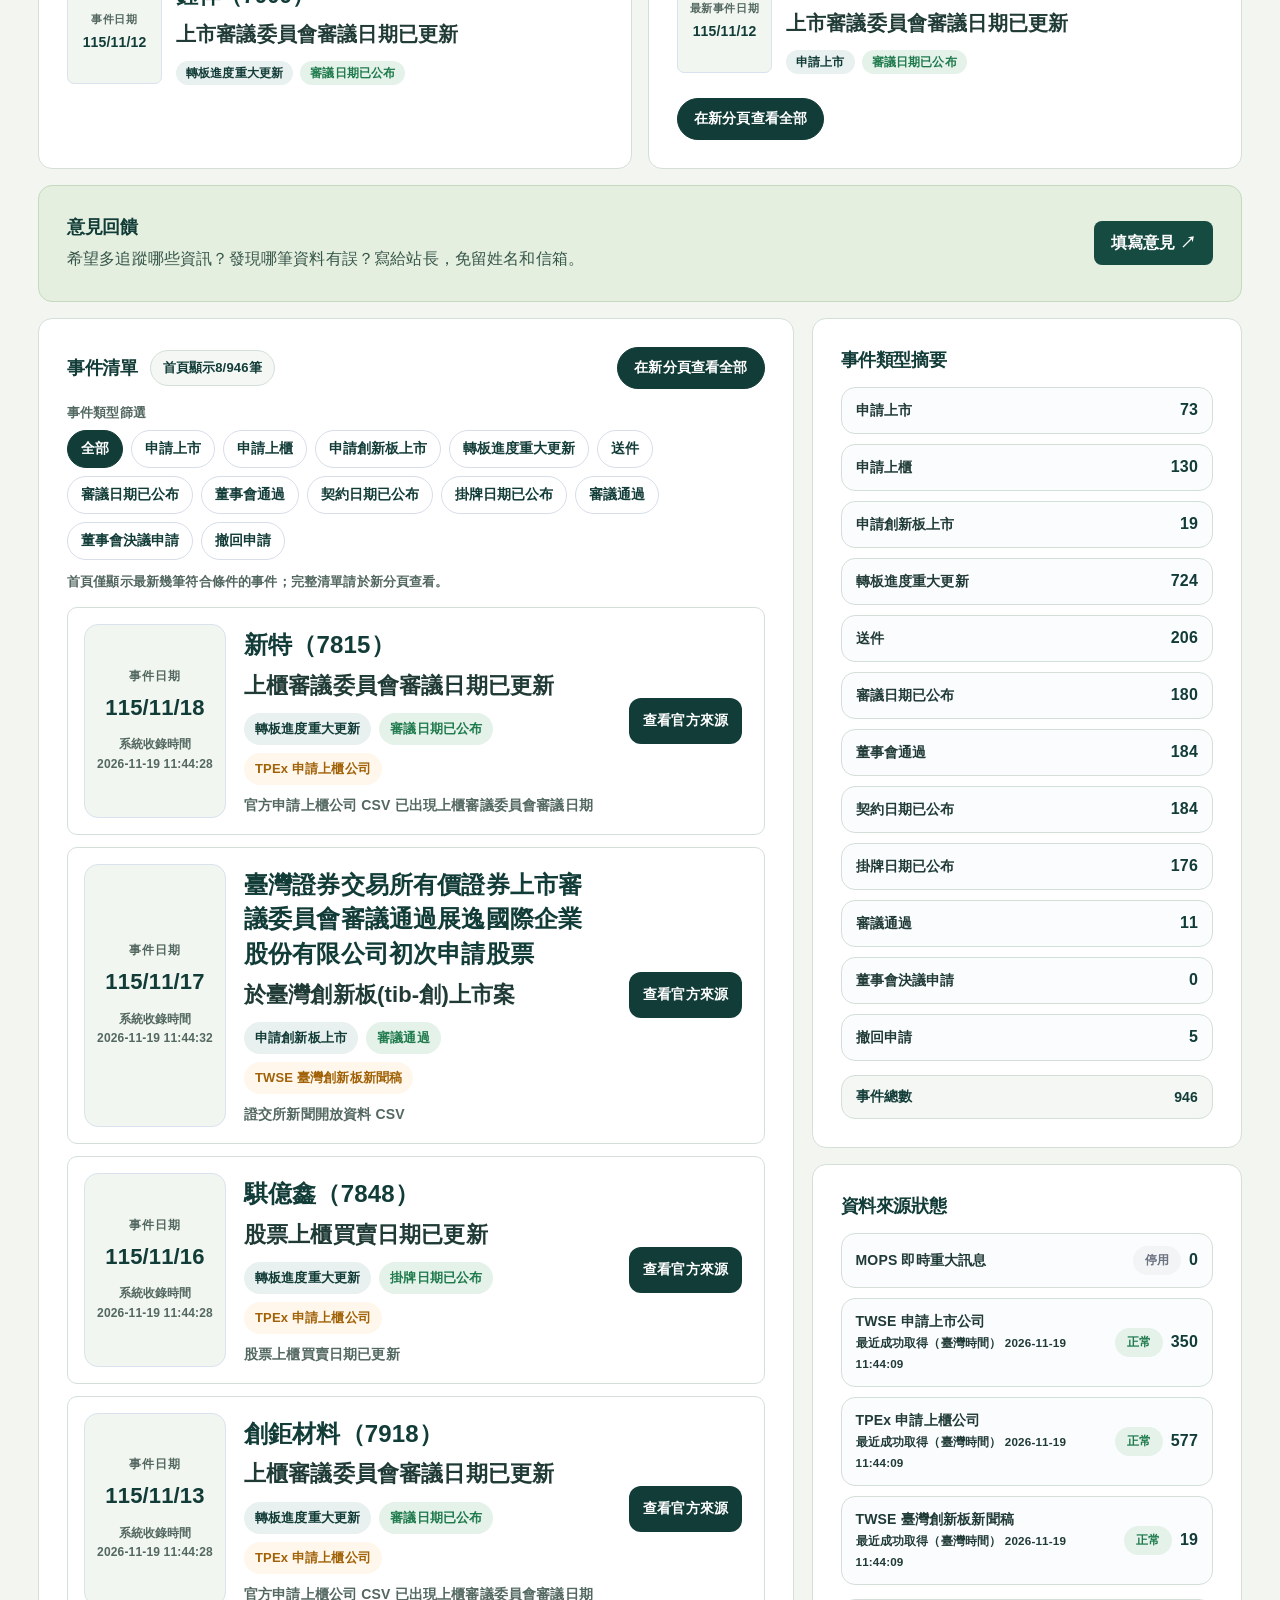
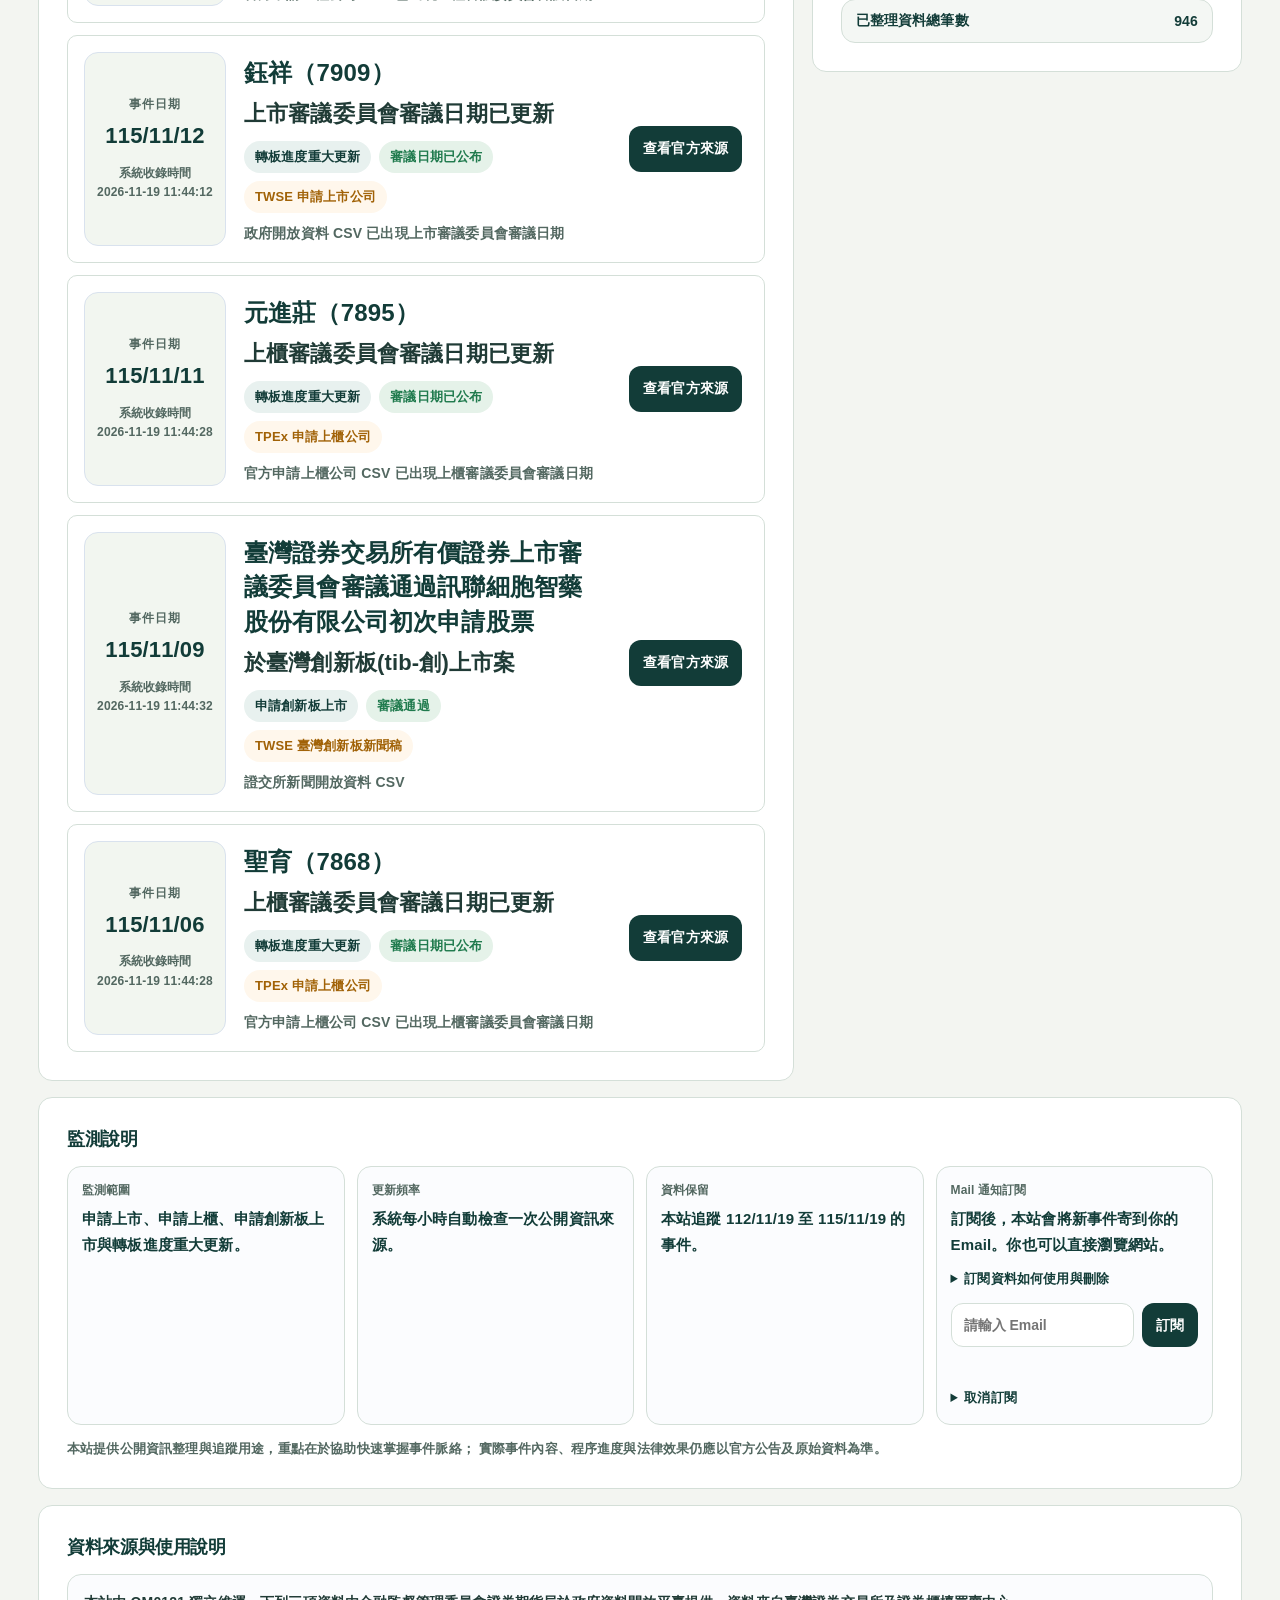
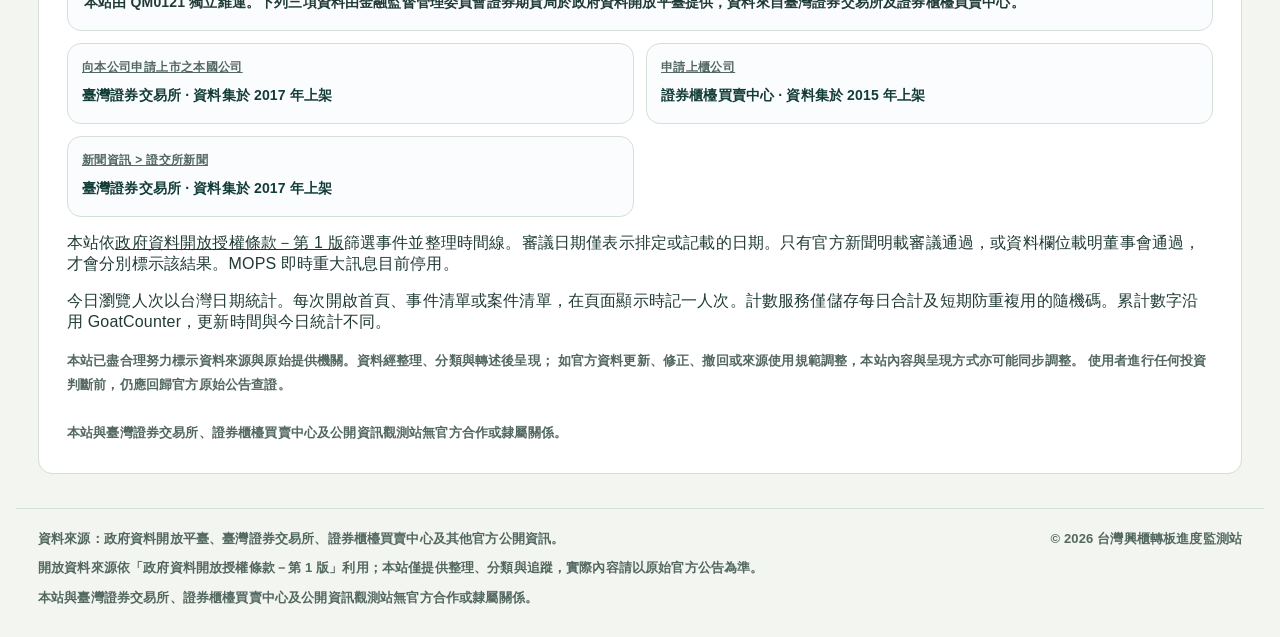
==== commit 81444018: "Count visible page loads across all public pages using Taiwan calendar days" ====
--- a/docs/index.html
+++ b/docs/index.html
@@ -1899,8 +1899,8 @@
     </section>
 
     <section id="view-stats" class="kpi-grid" aria-label="瀏覽與監測統計">
-      <article class="kpi-card"><div class="kpi-label">今日瀏覽人次</div><div class="kpi-value" id="todayPageviews">—</div></article>
-      <article class="kpi-card"><div class="kpi-label">累計瀏覽人次</div><div class="kpi-value" id="totalPageviews">—</div></article>
+      <article class="kpi-card"><div class="kpi-label">今日瀏覽人次</div><div class="kpi-value" id="todayPageviews">—</div><small>台灣時間 00:00 起算</small></article>
+      <article class="kpi-card"><div class="kpi-label">累計瀏覽人次</div><div class="kpi-value" id="totalPageviews">—</div><small>GoatCounter 彙總，更新可能延遲</small></article>
       <article class="kpi-card"><div class="kpi-label">已收錄事件</div><div class="kpi-value" id="heroEvents">—</div></article>
       <article class="kpi-card"><div class="kpi-label">進行中案件</div><div class="kpi-value" id="heroCases">—</div></article>
       <article class="kpi-card"><div class="kpi-label">追蹤期間</div><div class="kpi-value" id="dataWindowLabel">—</div></article>
@@ -2073,6 +2073,7 @@
         </div>
       </div>
       <p>本站依<a href="https://data.gov.tw/license">政府資料開放授權條款－第 1 版</a>篩選事件並整理時間線。審議日期僅表示排定或記載的日期。只有官方新聞明載審議通過，或資料欄位載明董事會通過，才會分別標示該結果。MOPS 即時重大訊息目前停用。</p>
+      <p>今日瀏覽人次以台灣日期統計。每次開啟首頁、事件清單或案件清單，在頁面顯示時記一人次。計數服務僅儲存每日合計及短期防重複用的隨機碼。累計數字沿用 GoatCounter，更新時間與今日統計不同。</p>
       <div class="source-disclosure-foot">
         本站已盡合理努力標示資料來源與原始提供機關。資料經整理、分類與轉述後呈現；
         如官方資料更新、修正、撤回或來源使用規範調整，本站內容與呈現方式亦可能同步調整。
@@ -2763,18 +2764,6 @@
       document.getElementById("sourceTotal").textContent = total;
     }
 
-    function taiwanDateString() {
-      const parts = new Intl.DateTimeFormat("en-US", {
-        timeZone: "Asia/Taipei",
-        year: "numeric",
-        month: "2-digit",
-        day: "2-digit"
-      }).formatToParts(new Date());
-
-      const values = Object.fromEntries(parts.map(part => [part.type, part.value]));
-      return `${values.year}-${values.month}-${values.day}`;
-    }
-
     function initMailSubscribe() {
       const form = document.getElementById("mailSubscribeForm");
       const input = document.getElementById("subscriberEmail");
@@ -2802,31 +2791,21 @@
       });
     }
 
-    async function renderVisitCounters() {
-      const todayEl = document.getElementById("todayPageviews");
-      const totalEl = document.getElementById("totalPageviews");
-      const today = taiwanDateString();
-
-      const totalUrl = "https://qm0121.goatcounter.com/counter/TOTAL.json";
-      async function showCount(element, url) {
-        try {
-          const response = await fetch(url, { cache: "no-store" });
-          if (!response.ok) throw new Error("Counter unavailable");
-          const { count } = await response.json();
-          if (count == null || count === "") throw new Error("Count missing");
-          element.textContent = String(count);
-        } catch {
-          element.textContent = "暫無資料";
-        }
-      }
-      await Promise.all([
-        showCount(todayEl, totalUrl + "?start=" + today),
-        showCount(totalEl, totalUrl)
-      ]);
+    async function renderTotalViews() {
+      const element = document.getElementById("totalPageviews");
+      try {
+        const response = await fetch("https://qm0121.goatcounter.com/counter/TOTAL.json", { cache: "no-store" });
+        if (!response.ok) throw new Error("Counter unavailable");
+        const { count } = await response.json();
+        if (count == null || count === "") throw new Error("Count missing");
+        element.textContent = String(count);
+      } catch {
+        element.textContent = "暫無資料";
+      }
     }
 
     async function init() {
-      renderVisitCounters();
+      renderTotalViews();
       try {
         const [eventsRes, statusRes] = await Promise.all([
           fetch("./data/alerts.json", { cache: "no-store" }),
@@ -2899,5 +2878,6 @@
   </script>
   <script data-goatcounter="https://qm0121.goatcounter.com/count"
           async src="https://gc.zgo.at/count.js"></script>
+  <script defer src="./daily-views.js"></script>
 </body>
 </html>
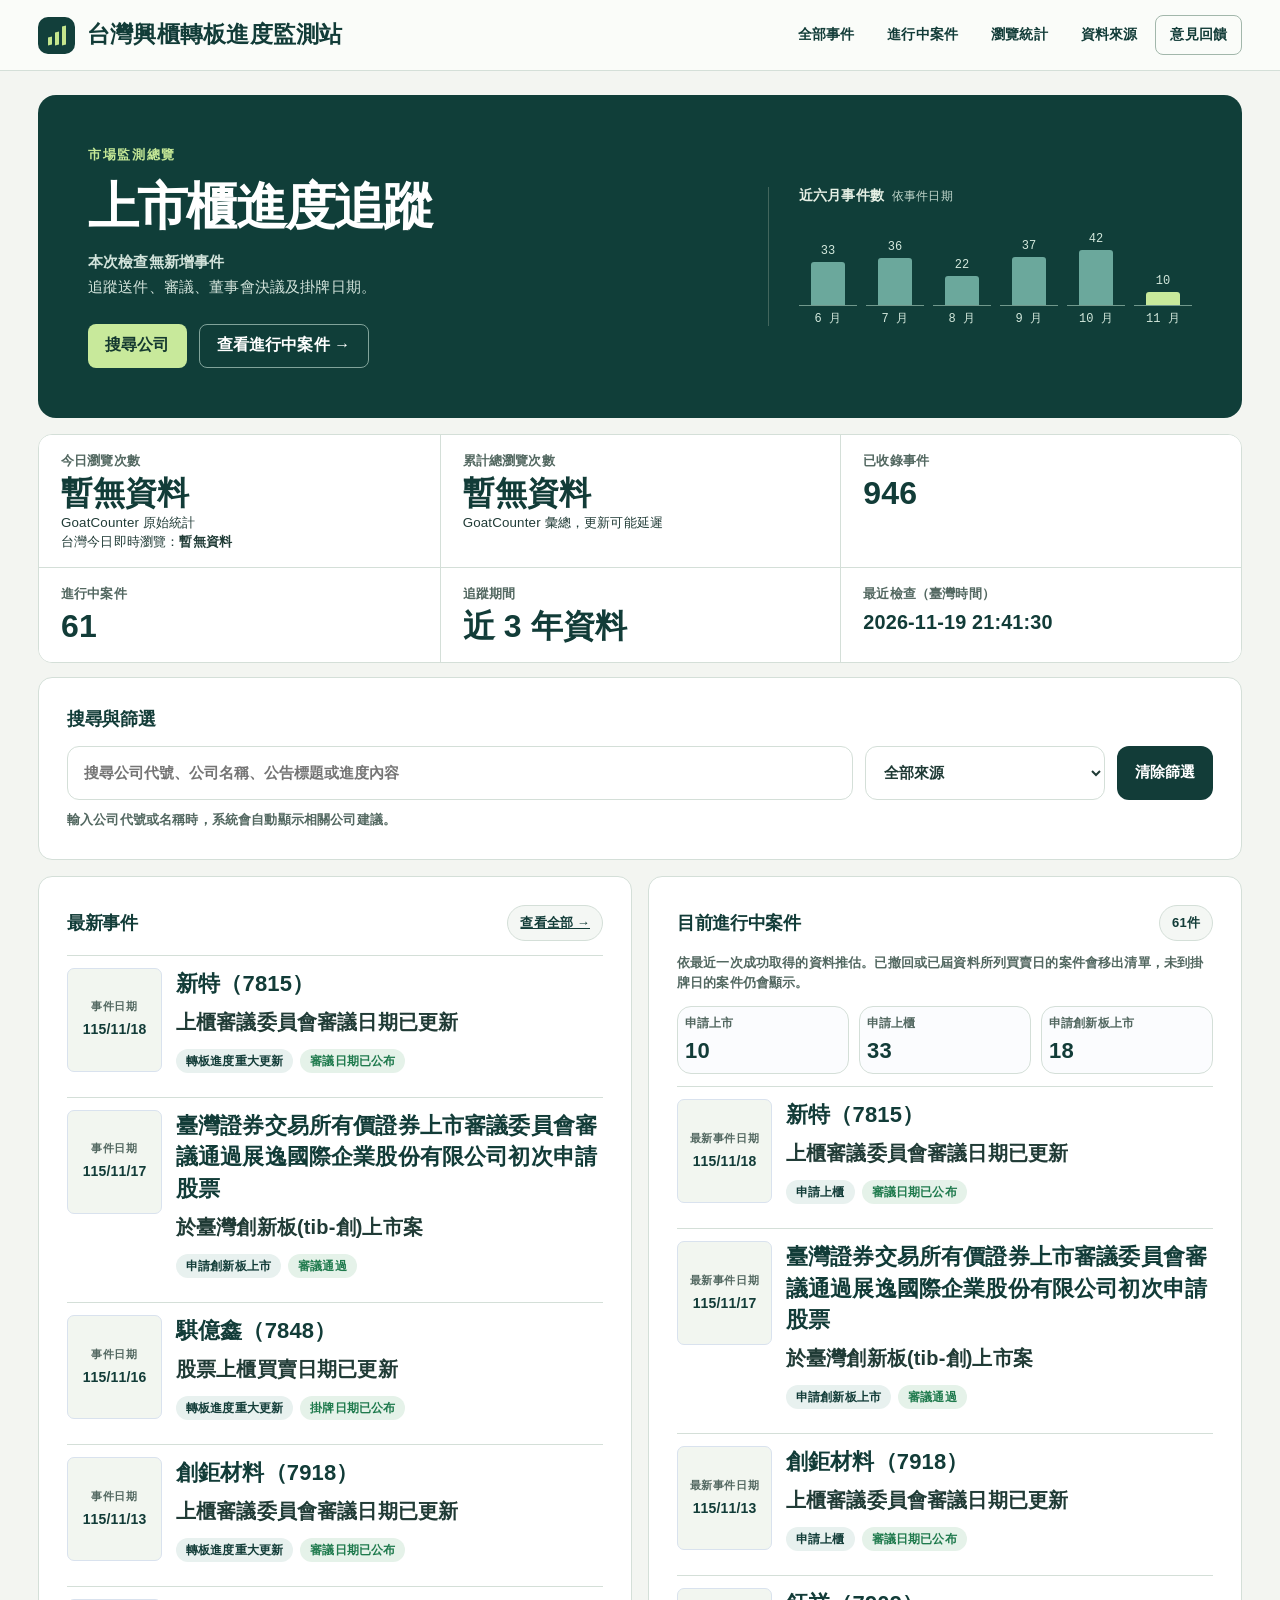
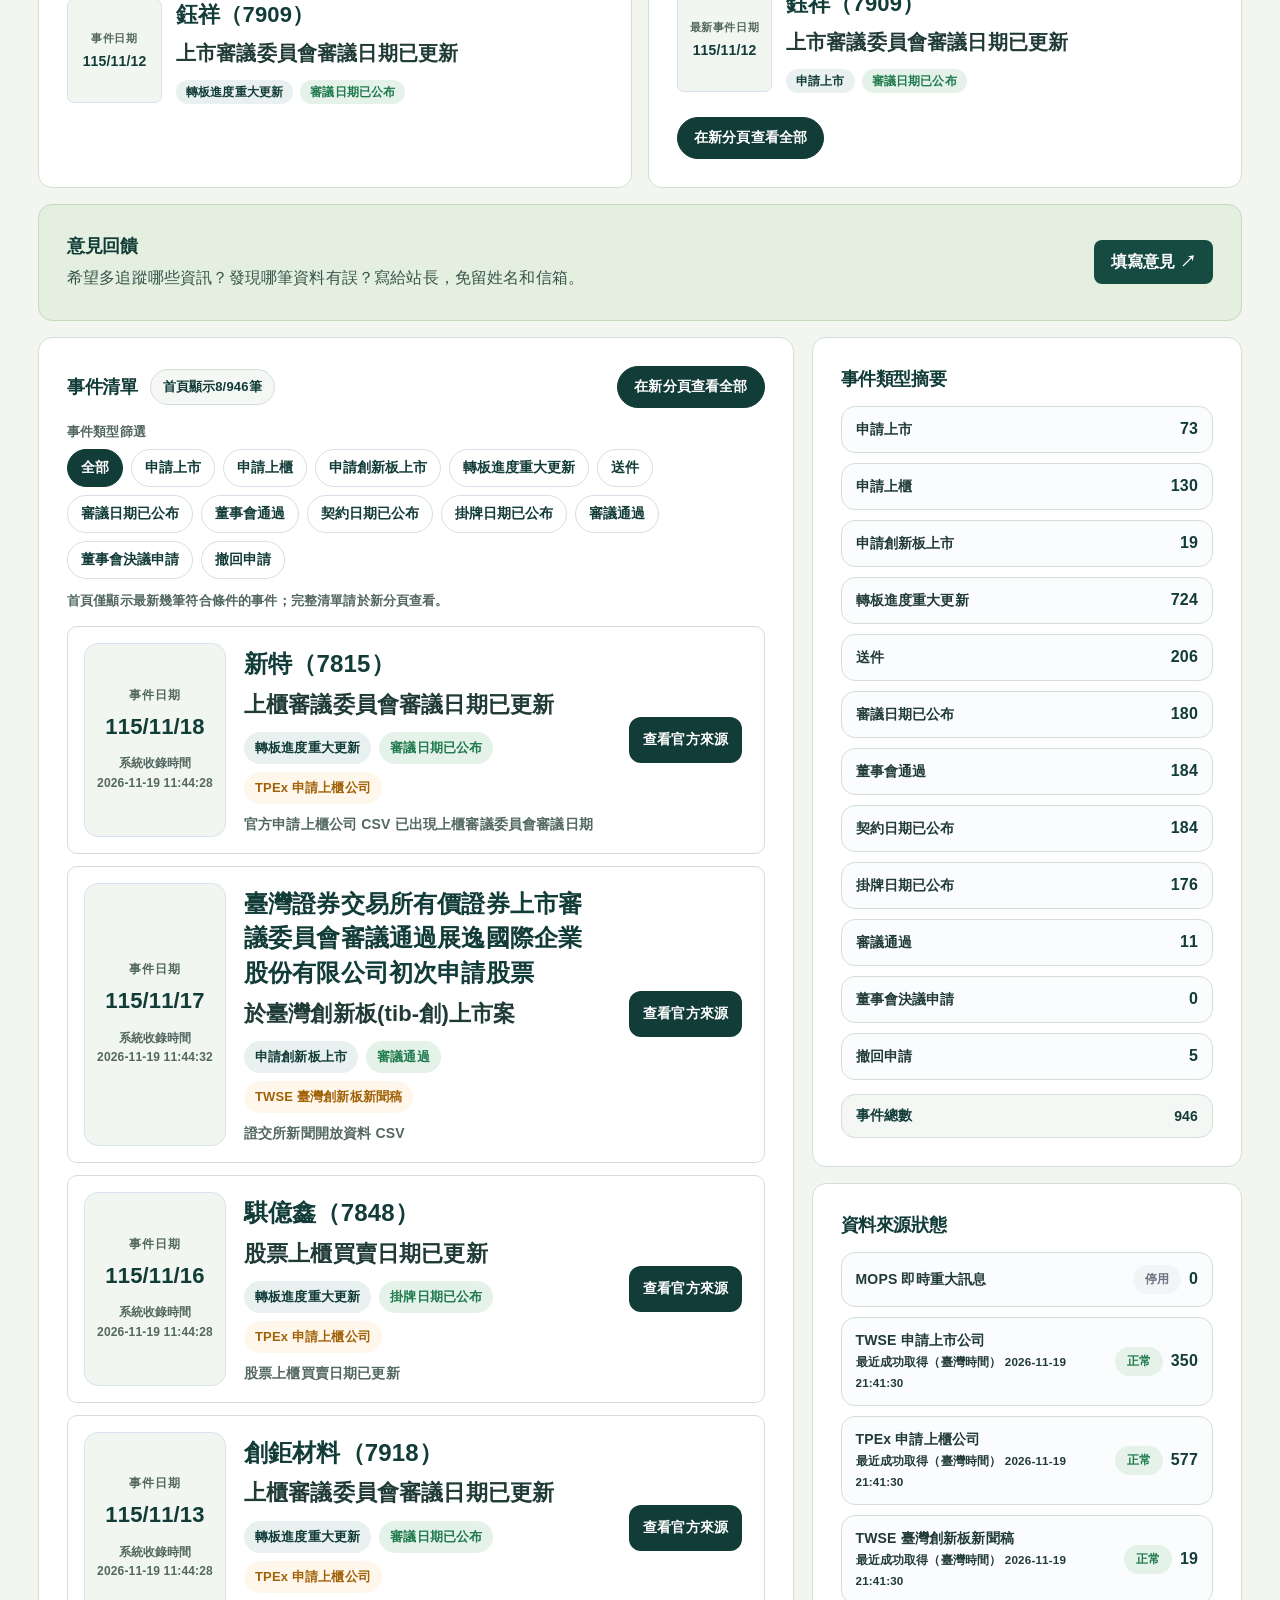
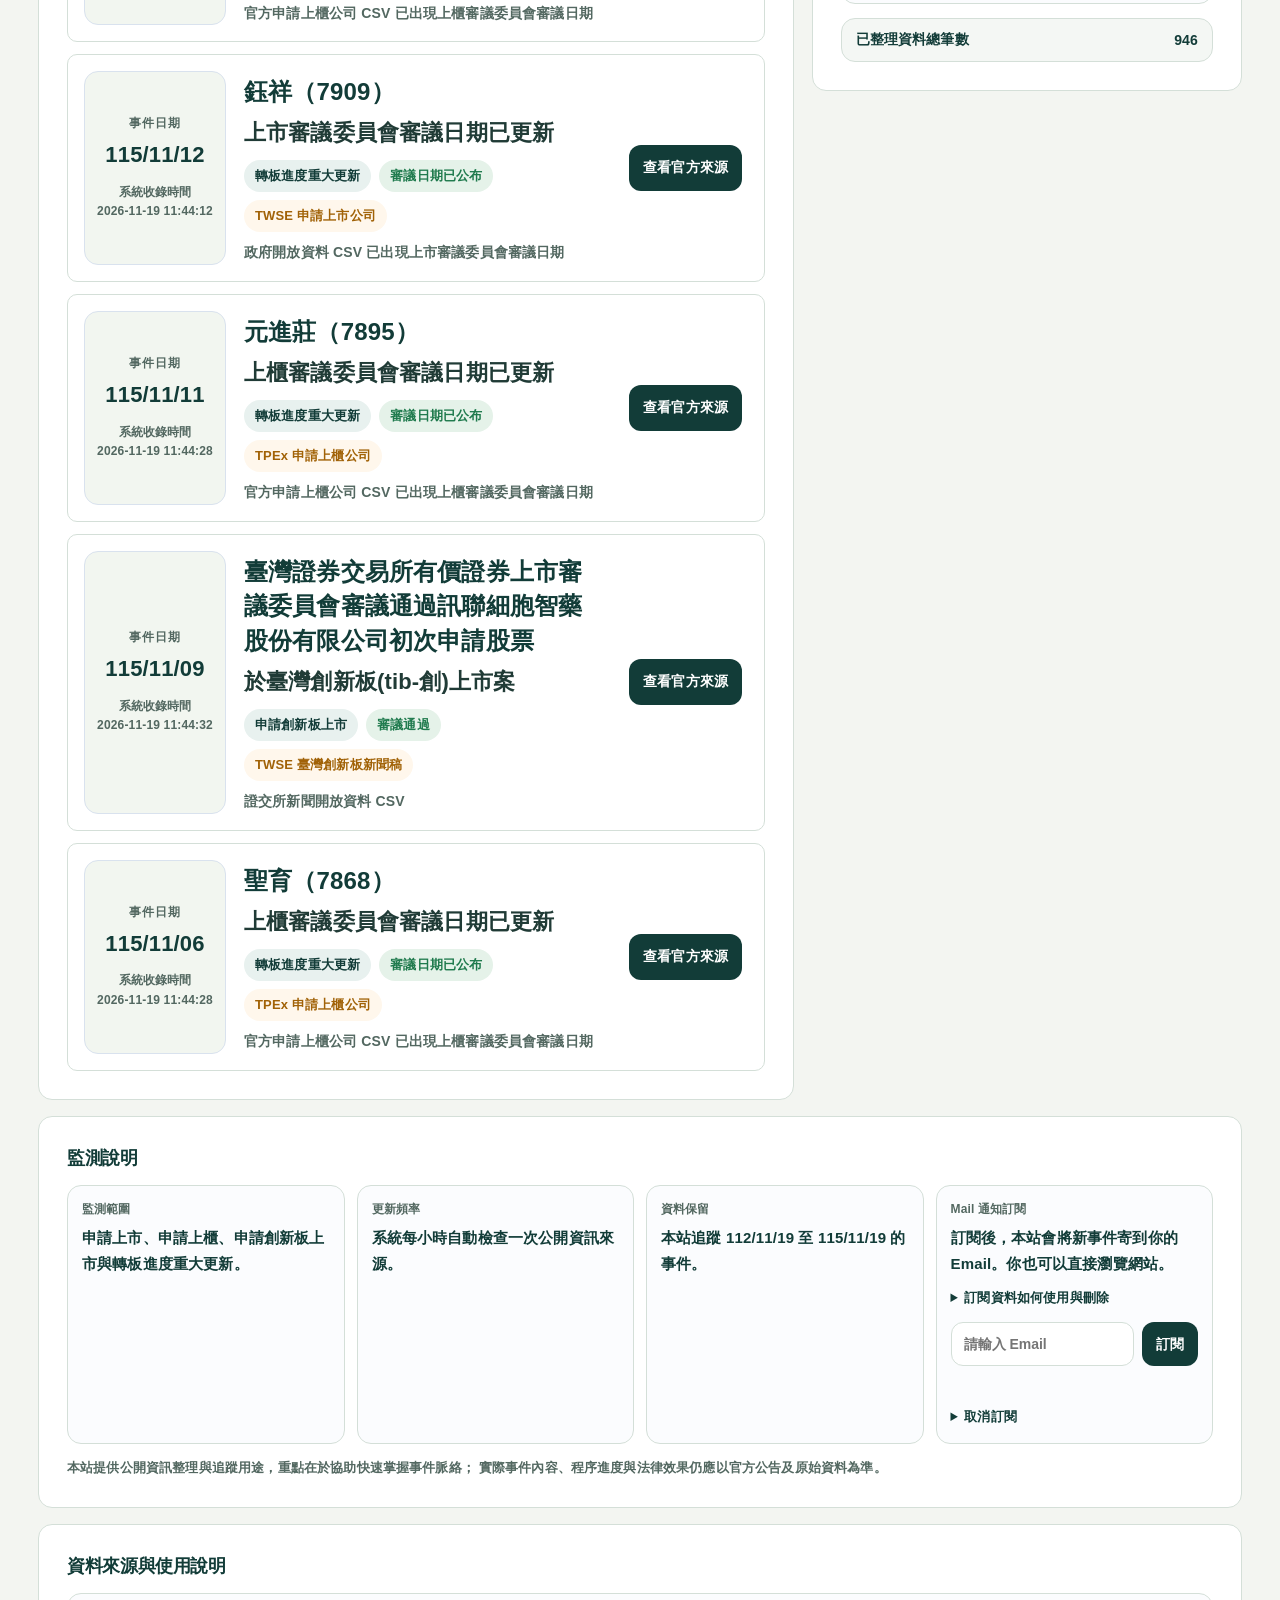
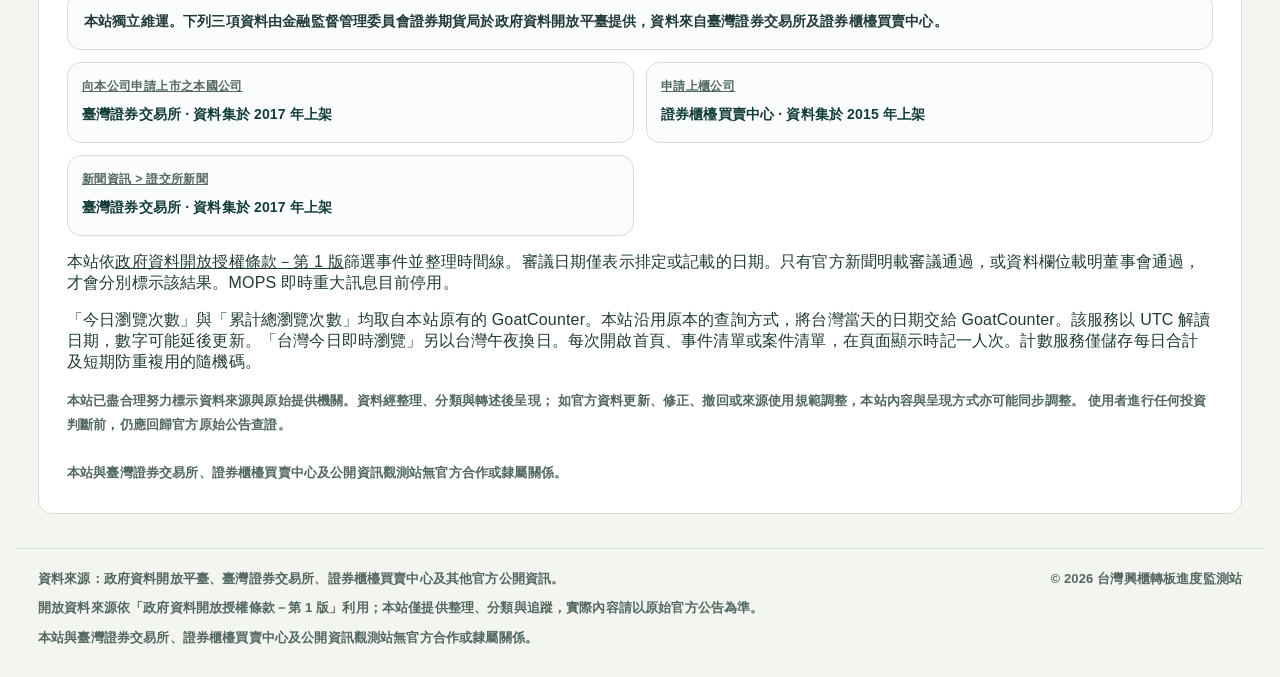
==== commit a71e7ad7: "Restore original GoatCounter figures and remove the operator handle from page copy" ====
--- a/docs/index.html
+++ b/docs/index.html
@@ -1877,6 +1877,7 @@
       <nav class="nav" aria-label="主要導覽">
         <a href="./events.html">全部事件</a>
         <a href="./active-cases.html">進行中案件</a>
+        <a href="#view-stats">瀏覽統計</a>
         <a href="#data-disclosure">資料來源</a>
         <a class="feedback-nav" href="#feedback">意見回饋</a>
       </nav>
@@ -1899,8 +1900,8 @@
     </section>
 
     <section id="view-stats" class="kpi-grid" aria-label="瀏覽與監測統計">
-      <article class="kpi-card"><div class="kpi-label">今日瀏覽人次</div><div class="kpi-value" id="todayPageviews">—</div><small>台灣時間 00:00 起算</small></article>
-      <article class="kpi-card"><div class="kpi-label">累計瀏覽人次</div><div class="kpi-value" id="totalPageviews">—</div><small>GoatCounter 彙總，更新可能延遲</small></article>
+      <article class="kpi-card"><div class="kpi-label">今日瀏覽次數</div><div class="kpi-value" id="goatTodayViews">—</div><small>GoatCounter 原始統計</small><br><small>台灣今日即時瀏覽：<strong id="todayPageviews">—</strong></small></article>
+      <article class="kpi-card"><div class="kpi-label">累計總瀏覽次數</div><div class="kpi-value" id="totalPageviews">—</div><small>GoatCounter 彙總，更新可能延遲</small></article>
       <article class="kpi-card"><div class="kpi-label">已收錄事件</div><div class="kpi-value" id="heroEvents">—</div></article>
       <article class="kpi-card"><div class="kpi-label">進行中案件</div><div class="kpi-value" id="heroCases">—</div></article>
       <article class="kpi-card"><div class="kpi-label">追蹤期間</div><div class="kpi-value" id="dataWindowLabel">—</div></article>
@@ -2029,7 +2030,7 @@
             訂閱後，本站會將新事件寄到你的 Email。你也可以直接瀏覽網站。
             <details class="mail-unsubscribe-help" id="subscription-privacy">
               <summary>訂閱資料如何使用與刪除</summary>
-              <p>台灣興櫃轉板進度監測站（QM0121 維運）收集 Email、訂閱狀態、來源與異動時間，用於管理訂閱及寄送事件通知。名單存於 Google 試算表，透過 Google Apps Script、GitHub Actions 與郵件服務處理，資料可能在臺灣及服務商的境外機房處理。</p>
+              <p>台灣興櫃轉板進度監測站收集 Email、訂閱狀態、來源與異動時間，用於管理訂閱及寄送事件通知。名單存於 Google 試算表，透過 Google Apps Script、GitHub Actions 與郵件服務處理，資料可能在臺灣及服務商的境外機房處理。</p>
               <p>訂閱期間保留紀錄。取消後會保留地址及退訂狀態，以防再次寄送。你可直接回覆任一通知信，要求查詢、閱覽、複製、更正、停止處理利用或刪除資料。若沒有通知信，可透過<a href="https://github.com/QM0121/tw-esb-listing-alert/issues">網站維護聯絡頁</a>索取私下聯絡方式，請勿公開留下信箱。本站核對身分後處理。</p>
             </details>
             <form id="mailSubscribeForm" class="mail-subscribe-form" method="post" target="_blank" rel="noopener noreferrer">
@@ -2056,7 +2057,7 @@
       <h2 class="panel-title">資料來源與使用說明</h2>
 
       <div class="source-disclosure-intro">
-        本站由 QM0121 獨立維運。下列三項資料由金融監督管理委員會證券期貨局於政府資料開放平臺提供，資料來自臺灣證券交易所及證券櫃檯買賣中心。
+        本站獨立維運。下列三項資料由金融監督管理委員會證券期貨局於政府資料開放平臺提供，資料來自臺灣證券交易所及證券櫃檯買賣中心。
       </div>
       <div class="source-disclosure-grid">
         <div class="source-disclosure-item">
@@ -2073,7 +2074,7 @@
         </div>
       </div>
       <p>本站依<a href="https://data.gov.tw/license">政府資料開放授權條款－第 1 版</a>篩選事件並整理時間線。審議日期僅表示排定或記載的日期。只有官方新聞明載審議通過，或資料欄位載明董事會通過，才會分別標示該結果。MOPS 即時重大訊息目前停用。</p>
-      <p>今日瀏覽人次以台灣日期統計。每次開啟首頁、事件清單或案件清單，在頁面顯示時記一人次。計數服務僅儲存每日合計及短期防重複用的隨機碼。累計數字沿用 GoatCounter，更新時間與今日統計不同。</p>
+      <p>「今日瀏覽次數」與「累計總瀏覽次數」均取自本站原有的 GoatCounter。本站沿用原本的查詢方式，將台灣當天的日期交給 GoatCounter。該服務以 UTC 解讀日期，數字可能延後更新。「台灣今日即時瀏覽」另以台灣午夜換日。每次開啟首頁、事件清單或案件清單，在頁面顯示時記一人次。計數服務僅儲存每日合計及短期防重複用的隨機碼。</p>
       <div class="source-disclosure-foot">
         本站已盡合理努力標示資料來源與原始提供機關。資料經整理、分類與轉述後呈現；
         如官方資料更新、修正、撤回或來源使用規範調整，本站內容與呈現方式亦可能同步調整。
@@ -2791,10 +2792,10 @@
       });
     }
 
-    async function renderTotalViews() {
-      const element = document.getElementById("totalPageviews");
+    async function loadGoatCount(id, url) {
+      const element = document.getElementById(id);
       try {
-        const response = await fetch("https://qm0121.goatcounter.com/counter/TOTAL.json", { cache: "no-store" });
+        const response = await fetch(url, { cache: "no-store" });
         if (!response.ok) throw new Error("Counter unavailable");
         const { count } = await response.json();
         if (count == null || count === "") throw new Error("Count missing");
@@ -2804,8 +2805,15 @@
       }
     }
 
+    function renderGoatCounters() {
+      const url = "https://qm0121.goatcounter.com/counter/TOTAL.json";
+      const day = new Intl.DateTimeFormat("sv-SE", { timeZone: "Asia/Taipei" }).format(new Date());
+      loadGoatCount("goatTodayViews", url + "?start=" + day);
+      loadGoatCount("totalPageviews", url);
+    }
+
     async function init() {
-      renderTotalViews();
+      renderGoatCounters();
       try {
         const [eventsRes, statusRes] = await Promise.all([
           fetch("./data/alerts.json", { cache: "no-store" }),
